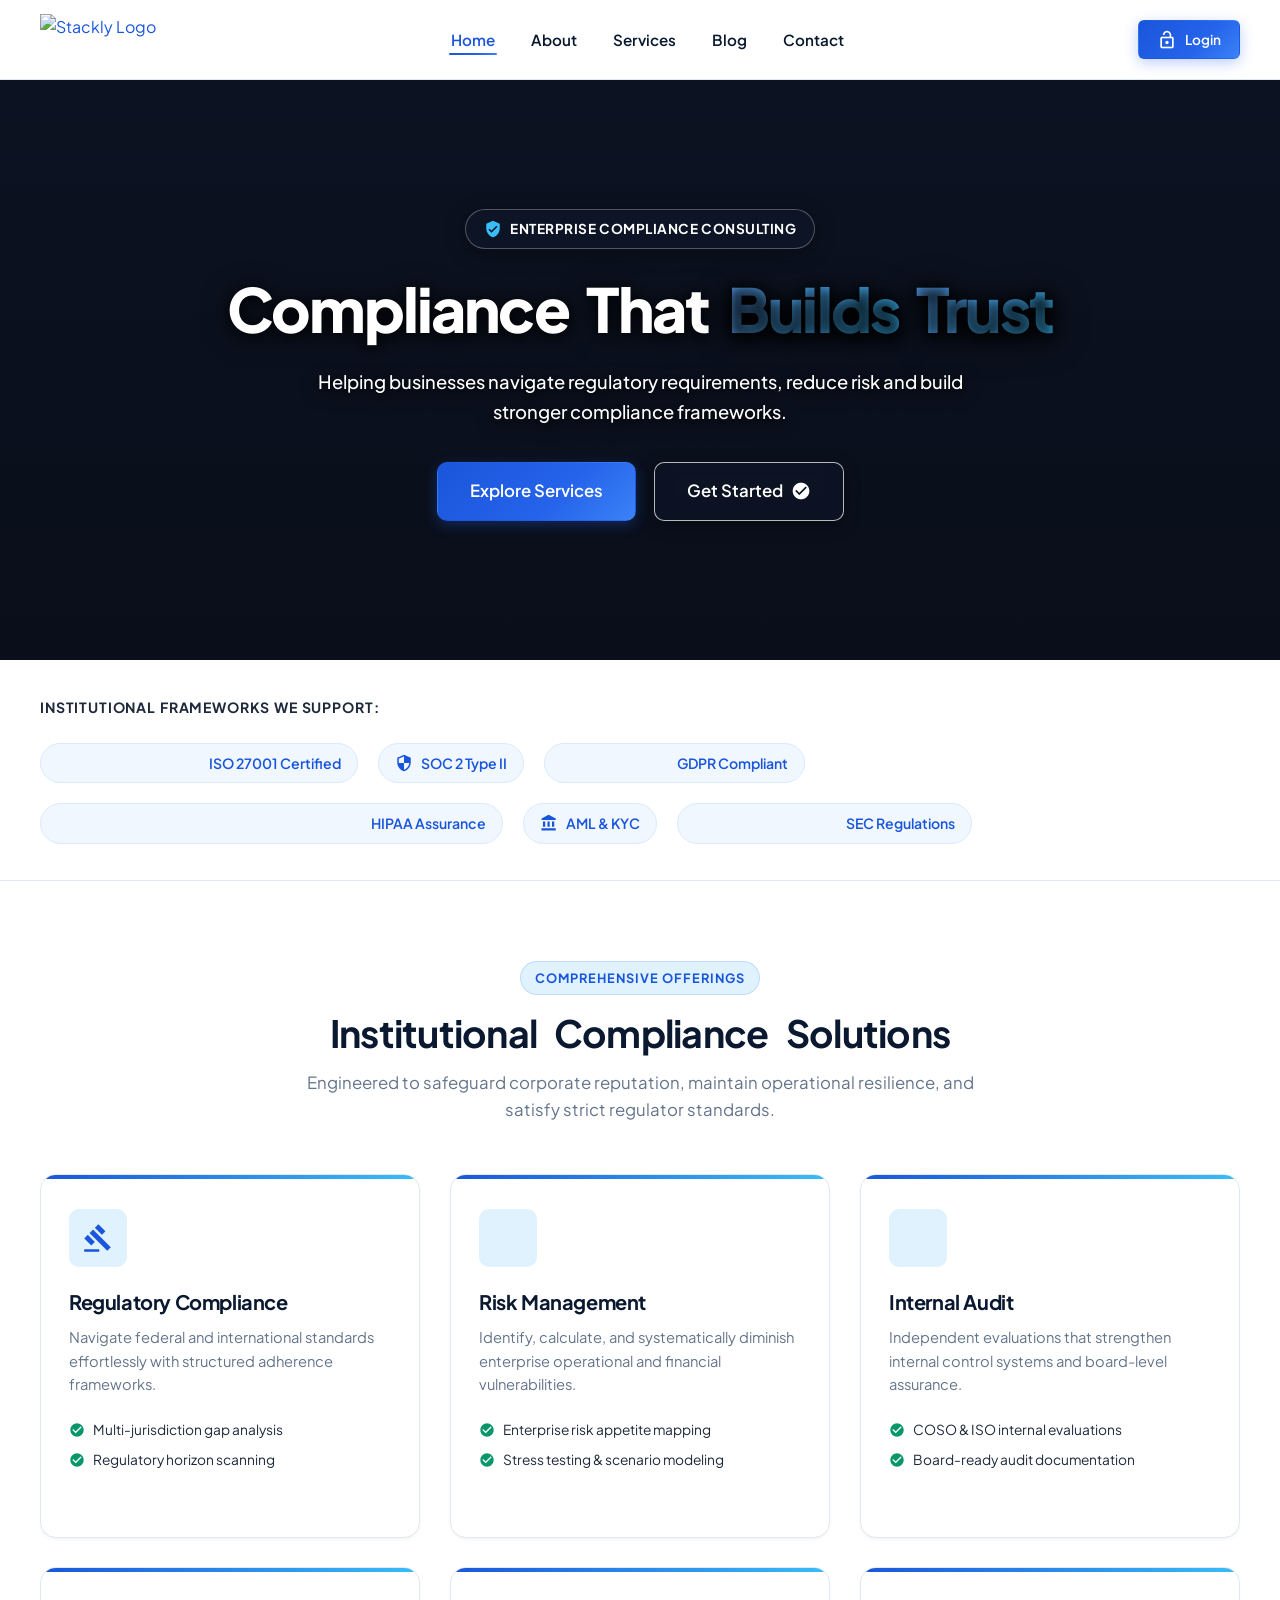
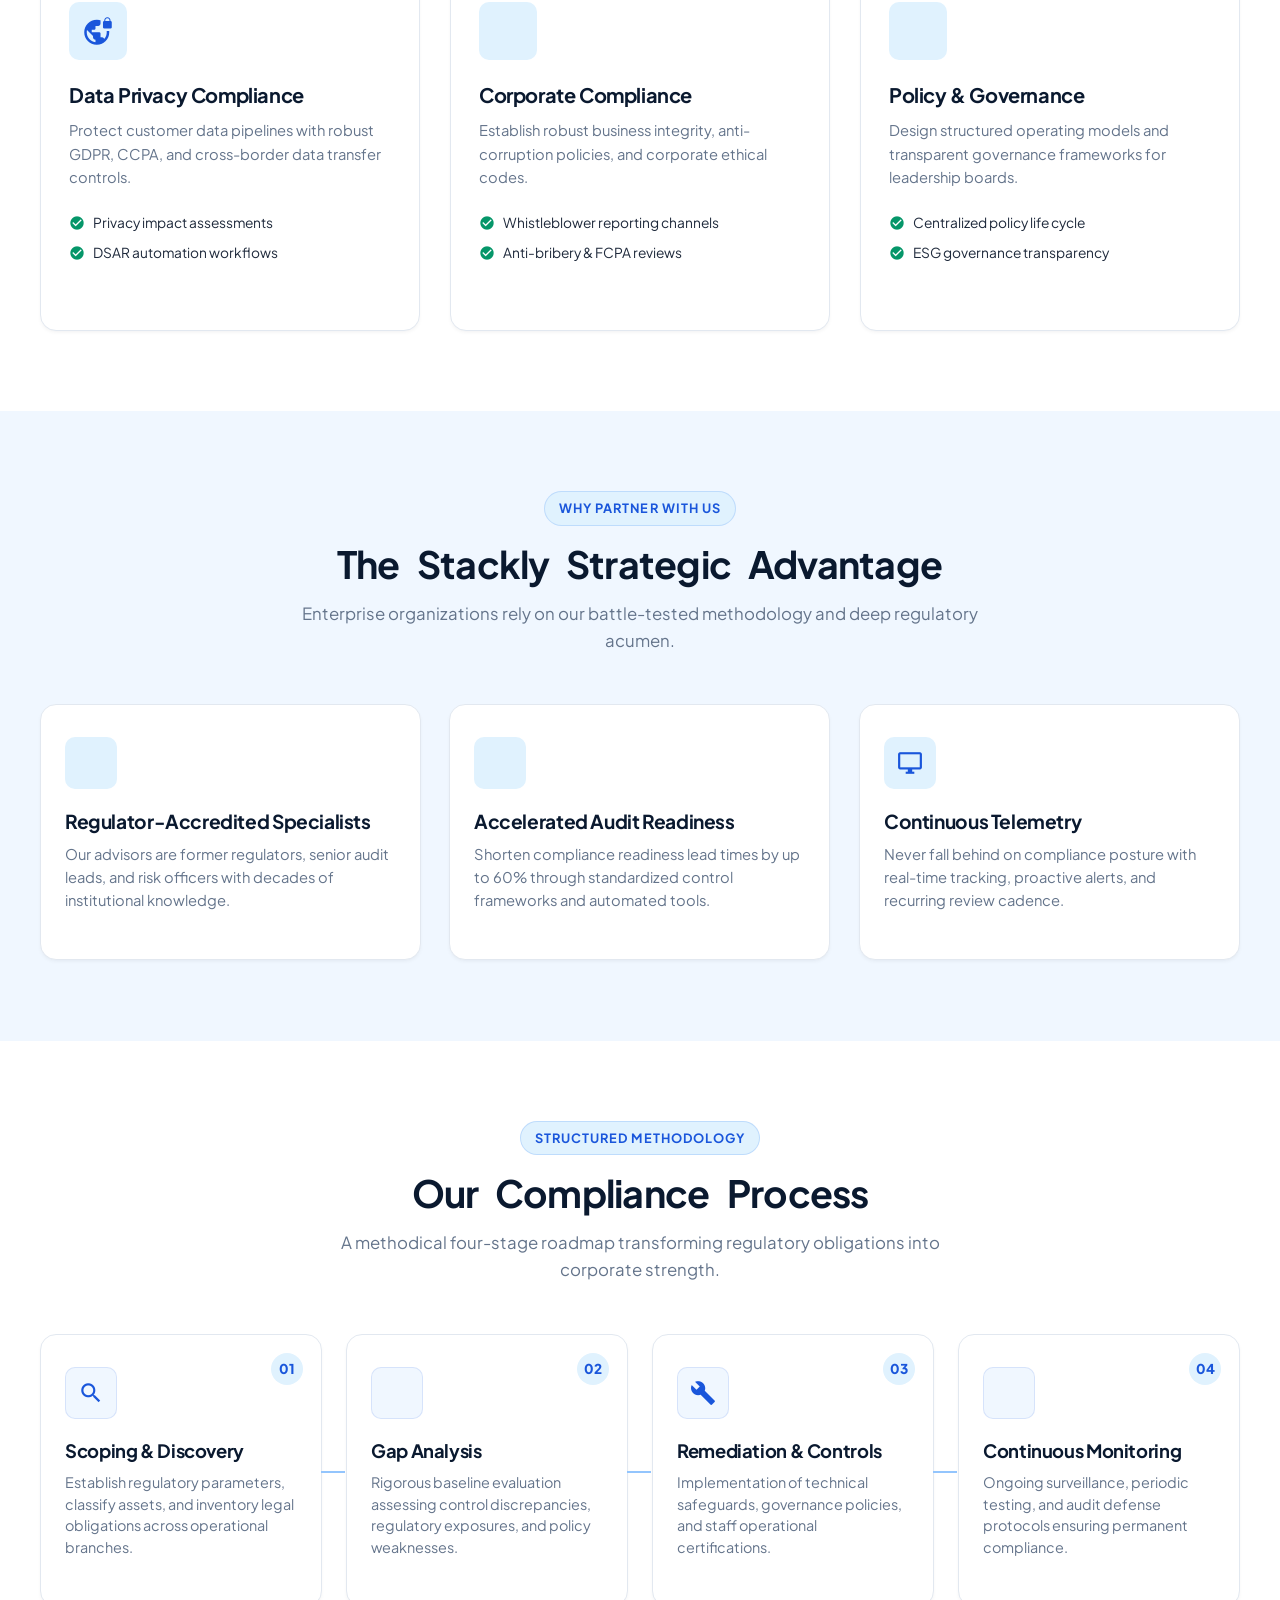
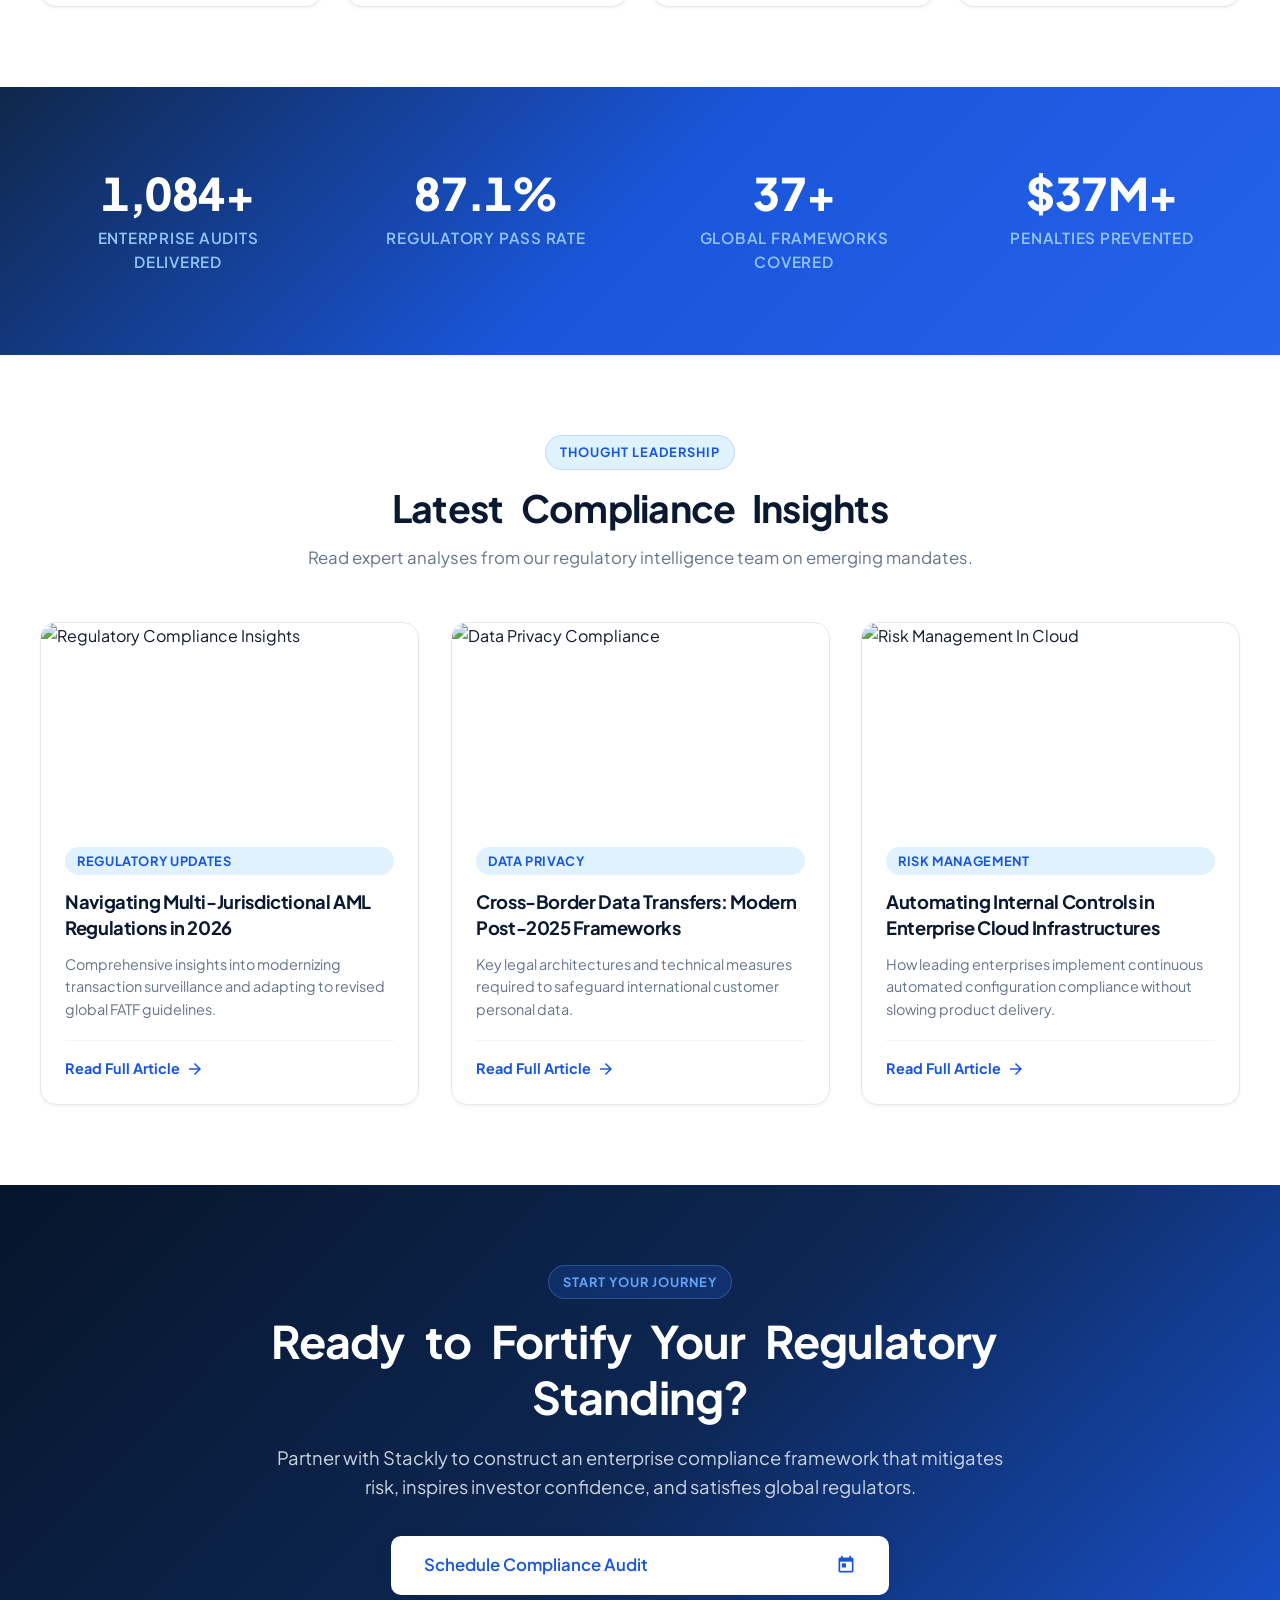
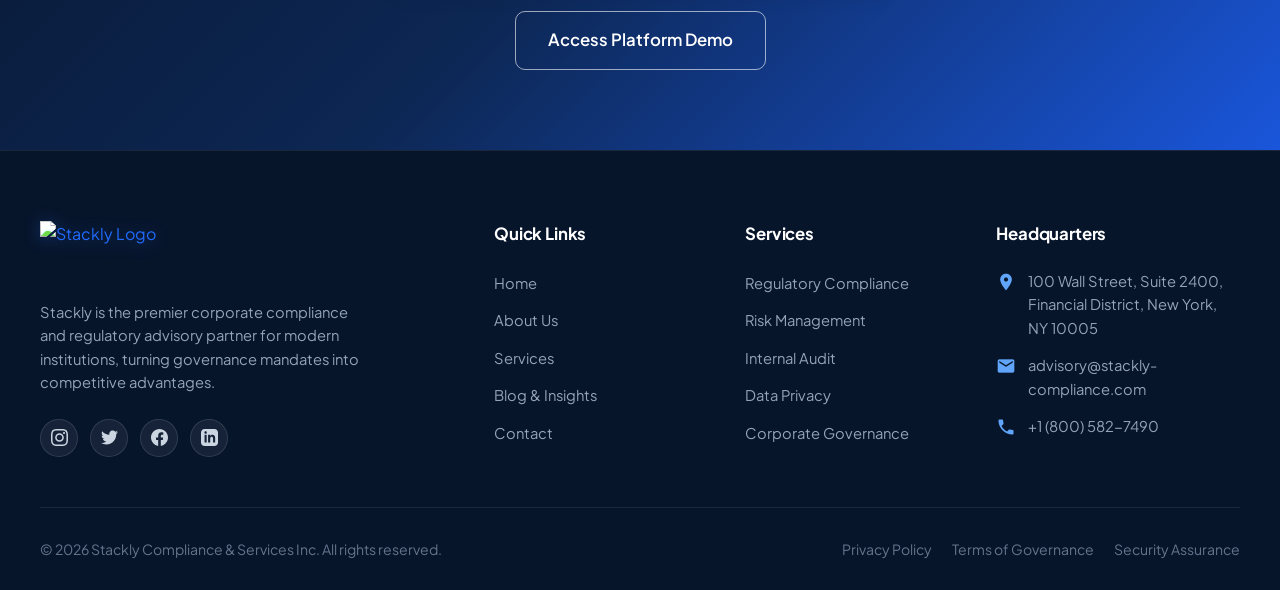
==== index.html @ 08a49e52 "Add services and signup pages for Stackly Compliance platform - Created services.html to showcase co" ====
<!DOCTYPE html>
<html lang="en">
<head>
  <meta charset="UTF-8">
  <meta name="viewport" content="width=device-width, initial-scale=1.0">
  <title>Stackly | Compliance That Builds Trust - Corporate Compliance & Advisory</title>
  <meta name="description" content="Helping businesses navigate regulatory requirements, reduce risk and build stronger compliance frameworks with enterprise compliance consulting.">
  <link rel="stylesheet" href="css/main.css">
  <link rel="stylesheet" href="css/pages.css">
</head>
<body>

  <!-- UNIQUE PRELOADER -->
  <div class="preloader" id="sitePreloader">
    <div class="preloader-shield-wrapper">
      <div class="preloader-ring"></div>
      <div class="preloader-ring-outer"></div>
      <img src="assets/logo.webp" alt="Stackly Compliance" class="preloader-logo">
    </div>
    <div class="preloader-title">Stackly Compliance</div>
    <div class="preloader-subtext">Enterprise Governance & Regulatory Advisory</div>
    <div class="preloader-progress-bar">
      <div class="preloader-progress-fill"></div>
    </div>
  </div>

  <!-- HEADER & NAVIGATION -->
  <header class="site-header">
    <div class="container navbar">
      <a href="index.html" class="brand-logo" id="brandLogoHome">
        <img src="assets/logo.webp" alt="Stackly Logo">
      </a>

      <nav>
        <ul class="nav-menu" id="primaryNavMenu">
          <li><a href="index.html" class="nav-link active">Home</a></li>
          <li><a href="about.html" class="nav-link">About</a></li>
          <li><a href="services.html" class="nav-link">Services</a></li>
          <li><a href="blog.html" class="nav-link">Blog</a></li>
          <li><a href="contact.html" class="nav-link">Contact</a></li>
        </ul>
      </nav>

      <div class="nav-actions">
        <a href="login.html" class="btn btn-primary btn-sm btn-login-desktop" id="navLoginBtn">
          <span class="material-icons">lock_open</span>
          <span>Login</span>
        </a>
        <button class="nav-hamburger" id="mobileMenuBtn" aria-label="Open Navigation Menu">
          <span class="material-icons">menu</span>
        </button>
      </div>
    </div>
  </header>

  <!-- MOBILE NAVIGATION DRAWER -->
  <div class="mobile-menu-overlay" id="mobileMenuOverlay"></div>
  <aside class="mobile-drawer" id="mobileDrawer">
    <div class="mobile-drawer-header">
      <a href="index.html" class="brand-logo">
        <img src="assets/logo.webp" alt="Stackly Logo">
      </a>
      <button class="mobile-drawer-close" id="mobileDrawerClose" aria-label="Close Navigation Menu">
        <span class="material-icons">close</span>
      </button>
    </div>
    <ul class="mobile-nav-links">
      <li><a href="index.html" class="mobile-nav-link active"><span>Home</span></a></li>
      <li><a href="about.html" class="mobile-nav-link"><span>About</span></a></li>
      <li><a href="services.html" class="mobile-nav-link"><span>Services</span></a></li>
      <li><a href="blog.html" class="mobile-nav-link"><span>Blog</span></a></li>
      <li><a href="contact.html" class="mobile-nav-link"><span>Contact</span></a></li>
    </ul>
    <div class="mobile-drawer-footer">
      <a href="login.html" class="btn btn-primary btn-full">
        <span class="material-icons">lock_open</span>
        <span>Login</span>
      </a>
    </div>
  </aside>

  <main>
    <!-- HERO SECTION -->
    <!-- HERO SECTION WITH 5-IMAGE 2S CONTINUOUS SLIDER & CHOREOGRAPHED ANIMATIONS -->
    <section class="hero-section">
      <!-- 5-IMAGE CONTINUOUS BACKGROUND SLIDER (2s transition interval) -->
      <div class="hero-bg-slider" id="heroBgSlider">
        <div class="hero-slide active" style="background-image: url('assets/hero_boardroom.webp');"></div>
        <div class="hero-slide" style="background-image: url('assets/hero_security_center.webp');"></div>
        <div class="hero-slide" style="background-image: url('assets/hero_audit_advisors.webp');"></div>
        <div class="hero-slide" style="background-image: url('assets/hero_financial_hq.webp');"></div>
        <div class="hero-slide" style="background-image: url('assets/hero_data_privacy.webp');"></div>
      </div>
      <div class="hero-bg-overlay"></div>
      <div class="hero-bg-glow"></div>

      <div class="container" style="position: relative; z-index: 3;">
        <div class="hero-centered-content">
          <!-- BADGE -->
          <div class="hero-badge anim-badge" style="--delay: 0.05s;">
            <span class="material-icons">verified_user</span>
            <span>Enterprise Compliance Consulting</span>
          </div>

          <!-- TITLE WITH CHOREOGRAPHED WHITE AND BLUE WORD ENTRANCES -->
          <h1 class="hero-title">
            <span class="hero-white-group">
              <span class="anim-word-left" style="--delay: 0.15s;">Compliance</span>
              <span class="anim-word-left" style="--delay: 0.35s;">That</span>
            </span>
            <span class="hero-blue-group">
              <span class="anim-word-right" style="--delay: 0.65s;">Builds</span>
              <span class="anim-word-right" style="--delay: 0.85s;">Trust</span>
            </span>
          </h1>

          <!-- SMALL WHITE LETTERS (SUBTITLE) COMING FROM LEFT -->
          <p class="hero-subtitle anim-text-left" style="--delay: 1.05s;">
            Helping businesses navigate regulatory requirements, reduce risk and build stronger compliance frameworks.
          </p>

          <!-- ACTIONS: LEFT BUTTON FROM LEFT, RIGHT BUTTON FROM RIGHT, BOTH NAVIGATING TO 404.html -->
          <div class="hero-actions-centered">
            <a href="404.html" class="btn btn-primary btn-lg anim-btn-left" id="heroExploreServicesBtn" style="--delay: 1.35s;">
              <span>Explore Services</span>
            </a>
            <a href="404.html" class="btn btn-white-outline btn-lg anim-btn-right" id="heroGetStartedBtn" style="--delay: 1.5s;">
              <span>Get Started</span>
              <span class="material-icons">check_circle</span>
            </a>
          </div>
        </div>
      </div>
    </section>

    <!-- TRUST / CREDIBILITY STRIP -->
    <section class="trust-strip">
      <div class="container trust-wrapper">
        <div class="trust-label">Institutional Frameworks We Support:</div>
        <div class="trust-badges-grid">
          <div class="trust-badge-pill"><span class="material-icons">verified</span> ISO 27001 Certified</div>
          <div class="trust-badge-pill"><span class="material-icons">security</span> SOC 2 Type II</div>
          <div class="trust-badge-pill"><span class="material-icons">policy</span> GDPR Compliant</div>
          <div class="trust-badge-pill"><span class="material-icons">health_and_safety</span> HIPAA Assurance</div>
          <div class="trust-badge-pill"><span class="material-icons">account_balance</span> AML & KYC</div>
          <div class="trust-badge-pill"><span class="material-icons">insights</span> SEC Regulations</div>
        </div>
      </div>
    </section>

    <!-- COMPLIANCE SERVICES OVERVIEW -->
    <section class="section section-light" id="servicesOverview">
      <div class="container">
        <div class="section-header choreograph-header">
          <div class="section-badge">Comprehensive Offerings</div>
          <h2 class="section-title">
            <span class="heading-word-right" style="--w-idx: 0;">Institutional</span>
            <span class="heading-word-right" style="--w-idx: 1;">Compliance</span>
            <span class="heading-word-right" style="--w-idx: 2;">Solutions</span>
          </h2>
          <p class="section-subtitle subtitle-sentence-left">
            Engineered to safeguard corporate reputation, maintain operational resilience, and satisfy strict regulator standards.
          </p>
        </div>

        <div class="services-catalog-grid">
          <!-- Card 1: Regulatory Compliance (comes from LEFT) -->
          <div class="service-card card-from-left">
            <div class="service-card-hover-media" aria-label="Regulatory Compliance">
              <img src="assets/services_consulting.webp" alt="Regulatory Compliance Consulting" class="hover-media-img" loading="lazy">
            </div>
            <div class="card-accent-top"></div>
            <div class="service-icon-box"><span class="material-icons">gavel</span></div>
            <h3 class="service-card-title">Regulatory Compliance</h3>
            <p class="service-card-desc">Navigate federal and international standards effortlessly with structured adherence frameworks.</p>
            <ul class="service-features-list">
              <li class="service-feature-item"><span class="material-icons">check_circle</span> Multi-jurisdiction gap analysis</li>
              <li class="service-feature-item"><span class="material-icons">check_circle</span> Regulatory horizon scanning</li>
            </ul>
            <a href="404.html" class="btn-learn-more">
              <span>Learn More</span>
            </a>
          </div>

          <!-- Card 2: Risk Management (comes from UP / TOP) -->
          <div class="service-card card-from-up">
            <div class="service-card-hover-media" aria-label="Risk Management">
              <img src="assets/risk_cyber.webp" alt="Enterprise Risk Management" class="hover-media-img" loading="lazy">
            </div>
            <div class="card-accent-top"></div>
            <div class="service-icon-box"><span class="material-icons">shield</span></div>
            <h3 class="service-card-title">Risk Management</h3>
            <p class="service-card-desc">Identify, calculate, and systematically diminish enterprise operational and financial vulnerabilities.</p>
            <ul class="service-features-list">
              <li class="service-feature-item"><span class="material-icons">check_circle</span> Enterprise risk appetite mapping</li>
              <li class="service-feature-item"><span class="material-icons">check_circle</span> Stress testing & scenario modeling</li>
            </ul>
            <a href="404.html" class="btn-learn-more">
              <span>Learn More</span>
            </a>
          </div>

          <!-- Card 3: Internal Audit (comes from RIGHT) -->
          <div class="service-card card-from-right">
            <div class="service-card-hover-media" aria-label="Internal Audit">
              <img src="assets/hero_audit_advisors.webp" alt="Internal Audit & Advisory" class="hover-media-img" loading="lazy">
            </div>
            <div class="card-accent-top"></div>
            <div class="service-icon-box"><span class="material-icons">fact_check</span></div>
            <h3 class="service-card-title">Internal Audit</h3>
            <p class="service-card-desc">Independent evaluations that strengthen internal control systems and board-level assurance.</p>
            <ul class="service-features-list">
              <li class="service-feature-item"><span class="material-icons">check_circle</span> COSO & ISO internal evaluations</li>
              <li class="service-feature-item"><span class="material-icons">check_circle</span> Board-ready audit documentation</li>
            </ul>
            <a href="404.html" class="btn-learn-more">
              <span>Learn More</span>
            </a>
          </div>

          <!-- Card 4: Data Privacy Compliance (comes from LEFT) -->
          <div class="service-card card-from-left">
            <div class="service-card-hover-media" aria-label="Data Privacy Compliance">
              <img src="assets/hero_data_privacy.webp" alt="Data Privacy Compliance" class="hover-media-img" loading="lazy">
            </div>
            <div class="card-accent-top"></div>
            <div class="service-icon-box"><span class="material-icons">vpn_lock</span></div>
            <h3 class="service-card-title">Data Privacy Compliance</h3>
            <p class="service-card-desc">Protect customer data pipelines with robust GDPR, CCPA, and cross-border data transfer controls.</p>
            <ul class="service-features-list">
              <li class="service-feature-item"><span class="material-icons">check_circle</span> Privacy impact assessments</li>
              <li class="service-feature-item"><span class="material-icons">check_circle</span> DSAR automation workflows</li>
            </ul>
            <a href="404.html" class="btn-learn-more">
              <span>Learn More</span>
            </a>
          </div>

          <!-- Card 5: Corporate Compliance (comes from DOWN / BOTTOM) -->
          <div class="service-card card-from-down">
            <div class="service-card-hover-media" aria-label="Corporate Compliance">
              <img src="assets/hero_boardroom.webp" alt="Corporate Compliance & Ethics" class="hover-media-img" loading="lazy">
            </div>
            <div class="card-accent-top"></div>
            <div class="service-icon-box"><span class="material-icons">corporate_fare</span></div>
            <h3 class="service-card-title">Corporate Compliance</h3>
            <p class="service-card-desc">Establish robust business integrity, anti-corruption policies, and corporate ethical codes.</p>
            <ul class="service-features-list">
              <li class="service-feature-item"><span class="material-icons">check_circle</span> Whistleblower reporting channels</li>
              <li class="service-feature-item"><span class="material-icons">check_circle</span> Anti-bribery & FCPA reviews</li>
            </ul>
            <a href="404.html" class="btn-learn-more">
              <span>Learn More</span>
            </a>
          </div>

          <!-- Card 6: Policy & Governance (comes from RIGHT) -->
          <div class="service-card card-from-right">
            <div class="service-card-hover-media" aria-label="Policy & Governance">
              <img src="assets/governance_board.webp" alt="Policy & Governance Architecture" class="hover-media-img" loading="lazy">
            </div>
            <div class="card-accent-top"></div>
            <div class="service-icon-box"><span class="material-icons">policy</span></div>
            <h3 class="service-card-title">Policy & Governance</h3>
            <p class="service-card-desc">Design structured operating models and transparent governance frameworks for leadership boards.</p>
            <ul class="service-features-list">
              <li class="service-feature-item"><span class="material-icons">check_circle</span> Centralized policy life cycle</li>
              <li class="service-feature-item"><span class="material-icons">check_circle</span> ESG governance transparency</li>
            </ul>
            <a href="404.html" class="btn-learn-more">
              <span>Learn More</span>
            </a>
          </div>
        </div>
      </div>
    </section>

    <!-- WHY CHOOSE STACKLY -->
    <section class="section section-tint">
      <div class="container">
        <div class="section-header choreograph-header">
          <div class="section-badge">Why Partner With Us</div>
          <h2 class="section-title">
            <span class="heading-word-right" style="--w-idx: 0;">The</span>
            <span class="heading-word-right" style="--w-idx: 1;">Stackly</span>
            <span class="heading-word-right" style="--w-idx: 2;">Strategic</span>
            <span class="heading-word-right" style="--w-idx: 3;">Advantage</span>
          </h2>
          <p class="section-subtitle subtitle-sentence-left">
            Enterprise organizations rely on our battle-tested methodology and deep regulatory acumen.
          </p>
        </div>

        <div class="industry-grid">
          <!-- Card 1: Regulator-Accredited Specialists (comes from LEFT) -->
          <div class="industry-card card-from-left">
            <div class="service-card-hover-media" aria-label="Regulator-Accredited Specialists">
              <img src="assets/hero_audit_advisors.webp" alt="Regulator-Accredited Specialists" class="hover-media-img" loading="lazy">
            </div>
            <div class="industry-card-icon"><span class="material-icons">military_tech</span></div>
            <h3 class="industry-card-title">Regulator-Accredited Specialists</h3>
            <p class="industry-card-desc">Our advisors are former regulators, senior audit leads, and risk officers with decades of institutional knowledge.</p>
            <a href="404.html" class="btn-learn-more"><span>Learn More</span></a>
          </div>

          <!-- Card 2: Accelerated Audit Readiness (comes from DOWN / BOTTOM) -->
          <div class="industry-card card-from-down">
            <div class="service-card-hover-media" aria-label="Accelerated Audit Readiness">
              <img src="assets/services_consulting.webp" alt="Accelerated Audit Readiness" class="hover-media-img" loading="lazy">
            </div>
            <div class="industry-card-icon"><span class="material-icons">speed</span></div>
            <h3 class="industry-card-title">Accelerated Audit Readiness</h3>
            <p class="industry-card-desc">Shorten compliance readiness lead times by up to 60% through standardized control frameworks and automated tools.</p>
            <a href="404.html" class="btn-learn-more"><span>Learn More</span></a>
          </div>

          <!-- Card 3: Continuous Telemetry (comes from RIGHT, computer icon properly centered) -->
          <div class="industry-card card-from-right">
            <div class="service-card-hover-media" aria-label="Continuous Telemetry">
              <img src="assets/risk_cyber.webp" alt="Continuous Telemetry Operations" class="hover-media-img" loading="lazy">
            </div>
            <div class="industry-card-icon"><span class="material-icons">desktop_windows</span></div>
            <h3 class="industry-card-title">Continuous Telemetry</h3>
            <p class="industry-card-desc">Never fall behind on compliance posture with real-time tracking, proactive alerts, and recurring review cadence.</p>
            <a href="404.html" class="btn-learn-more"><span>Learn More</span></a>
          </div>
        </div>
      </div>
    </section>

    <!-- COMPLIANCE PROCESS (4 STEPS - ZERO UNICODE ARROWS) -->
    <section class="section section-light">
      <div class="container">
        <div class="section-header choreograph-header">
          <div class="section-badge">Structured Methodology</div>
          <h2 class="section-title">
            <span class="heading-word-right" style="--w-idx: 0;">Our</span>
            <span class="heading-word-right" style="--w-idx: 1;">Compliance</span>
            <span class="heading-word-right" style="--w-idx: 2;">Process</span>
          </h2>
          <p class="section-subtitle subtitle-sentence-left">
            A methodical four-stage roadmap transforming regulatory obligations into corporate strength.
          </p>
        </div>

        <div class="process-flow">
          <!-- Step 1: Scoping & Discovery (Search Icon) -->
          <div class="process-step-card">
            <div class="step-num-badge">01</div>
            <div class="step-icon-wrap"><span class="material-icons">search</span></div>
            <h3 class="step-title">Scoping & Discovery</h3>
            <p class="step-desc">Establish regulatory parameters, classify assets, and inventory legal obligations across operational branches.</p>
            <div class="step-connector-line"></div>
          </div>

          <!-- Step 2: Gap Analysis (Graph Icon) -->
          <div class="process-step-card">
            <div class="step-num-badge">02</div>
            <div class="step-icon-wrap"><span class="material-icons">bar_chart</span></div>
            <h3 class="step-title">Gap Analysis</h3>
            <p class="step-desc">Rigorous baseline evaluation assessing control discrepancies, regulatory exposures, and policy weaknesses.</p>
            <div class="step-connector-line"></div>
          </div>

          <!-- Step 3: Remediation & Controls (Settings/Wrench Icon) -->
          <div class="process-step-card">
            <div class="step-num-badge">03</div>
            <div class="step-icon-wrap"><span class="material-icons">build</span></div>
            <h3 class="step-title">Remediation & Controls</h3>
            <p class="step-desc">Implementation of technical safeguards, governance policies, and staff operational certifications.</p>
            <div class="step-connector-line"></div>
          </div>

          <!-- Step 4: Continuous Monitoring (Tick Icon) -->
          <div class="process-step-card">
            <div class="step-num-badge">04</div>
            <div class="step-icon-wrap"><span class="material-icons">verified</span></div>
            <h3 class="step-title">Continuous Monitoring</h3>
            <p class="step-desc">Ongoing surveillance, periodic testing, and audit defense protocols ensuring permanent compliance.</p>
          </div>
        </div>
      </div>
    </section>

    <!-- STATISTICS & ACHIEVEMENTS -->
    <section class="stats-banner" id="statsBanner">
      <div class="container stats-grid">
        <div class="stat-item fade-in-up">
          <div class="stat-item-number" data-target="1200" data-suffix="+" data-format="comma">0+</div>
          <div class="stat-item-label">Enterprise Audits Delivered</div>
        </div>
        <div class="stat-item fade-in-up">
          <div class="stat-item-number" data-target="99.8" data-suffix="%" data-decimals="1">0.0%</div>
          <div class="stat-item-label">Regulatory Pass Rate</div>
        </div>
        <div class="stat-item fade-in-up">
          <div class="stat-item-number" data-target="45" data-suffix="+">0+</div>
          <div class="stat-item-label">Global Frameworks Covered</div>
        </div>
        <div class="stat-item fade-in-up">
          <div class="stat-item-number" data-target="48" data-prefix="$" data-suffix="M+">$0M+</div>
          <div class="stat-item-label">Penalties Prevented</div>
        </div>
      </div>
    </section>

    <!-- LATEST COMPLIANCE INSIGHTS -->
    <section class="section section-light" id="insightsSection">
      <div class="container">
        <div class="section-header choreograph-header">
          <div class="section-badge">Thought Leadership</div>
          <h2 class="section-title">
            <span class="heading-word-right" style="--w-idx: 0;">Latest</span>
            <span class="heading-word-right" style="--w-idx: 1;">Compliance</span>
            <span class="heading-word-right" style="--w-idx: 2;">Insights</span>
          </h2>
          <p class="section-subtitle subtitle-sentence-left">
            Read expert analyses from our regulatory intelligence team on emerging mandates.
          </p>
        </div>

        <div class="blog-grid blog-shuffle-grid" id="blogShuffleGrid">
          <article class="blog-card shuffle-card shuffle-card-1">
            <div class="blog-thumb-wrap">
              <img src="assets/hero_audit_advisors.webp" alt="Regulatory Compliance Insights">
            </div>
            <div class="blog-card-body">
              <div class="blog-category-badge">Regulatory Updates</div>
              <h3 class="blog-card-title">Navigating Multi-Jurisdictional AML Regulations in 2026</h3>
              <p class="blog-card-excerpt">Comprehensive insights into modernizing transaction surveillance and adapting to revised global FATF guidelines.</p>
              <div class="blog-card-footer">
                <a href="404.html" class="btn-read-more">
                  <span>Read Full Article</span>
                  <span class="material-icons">arrow_forward</span>
                </a>
              </div>
            </div>
          </article>

          <article class="blog-card shuffle-card shuffle-card-2">
            <div class="blog-thumb-wrap">
              <img src="assets/hero_data_privacy.webp" alt="Data Privacy Compliance">
            </div>
            <div class="blog-card-body">
              <div class="blog-category-badge">Data Privacy</div>
              <h3 class="blog-card-title">Cross-Border Data Transfers: Modern Post-2025 Frameworks</h3>
              <p class="blog-card-excerpt">Key legal architectures and technical measures required to safeguard international customer personal data.</p>
              <div class="blog-card-footer">
                <a href="404.html" class="btn-read-more">
                  <span>Read Full Article</span>
                  <span class="material-icons">arrow_forward</span>
                </a>
              </div>
            </div>
          </article>

          <article class="blog-card shuffle-card shuffle-card-3">
            <div class="blog-thumb-wrap">
              <img src="assets/risk_cyber.webp" alt="Risk Management In Cloud">
            </div>
            <div class="blog-card-body">
              <div class="blog-category-badge">Risk Management</div>
              <h3 class="blog-card-title">Automating Internal Controls in Enterprise Cloud Infrastructures</h3>
              <p class="blog-card-excerpt">How leading enterprises implement continuous automated configuration compliance without slowing product delivery.</p>
              <div class="blog-card-footer">
                <a href="404.html" class="btn-read-more">
                  <span>Read Full Article</span>
                  <span class="material-icons">arrow_forward</span>
                </a>
              </div>
            </div>
          </article>
        </div>
      </div>
    </section>

    <!-- CALL TO ACTION -->
    <section class="section section-dark cta-section" id="ctaSection">
      <div class="container" style="text-align: center; max-width: 780px;">
        <div class="section-badge">Start Your Journey</div>
        <h2 class="cta-heading" style="font-size: clamp(2rem, 3.5vw, 2.8rem); margin-bottom: 18px;">
          <span class="cta-word-left" style="--cw-idx: 0;">Ready</span>
          <span class="cta-word-left" style="--cw-idx: 1;">to</span>
          <span class="cta-word-left" style="--cw-idx: 2;">Fortify</span>
          <span class="cta-word-left" style="--cw-idx: 3;">Your</span>
          <span class="cta-word-left" style="--cw-idx: 4;">Regulatory</span>
          <span class="cta-word-left" style="--cw-idx: 5;">Standing?</span>
        </h2>
        <p class="cta-sentence-right" style="font-size: 1.15rem; margin-bottom: 34px;">
          Partner with Stackly to construct an enterprise compliance framework that mitigates risk, inspires investor confidence, and satisfies global regulators.
        </p>
        <div style="display: flex; justify-content: center; gap: 16px; flex-wrap: wrap;">
          <a href="404.html" class="btn btn-white btn-lg cta-button-left">
            <span>Schedule Compliance Audit</span>
            <span class="material-icons">calendar_today</span>
          </a>
          <a href="404.html" class="btn btn-white-outline btn-lg cta-button-right">
            <span>Access Platform Demo</span>
          </a>
        </div>
      </div>
    </section>
  </main>

  <!-- FOOTER -->
  <footer class="site-footer">
    <div class="container">
      <div class="footer-grid">
        <div class="footer-brand">
          <a href="index.html" class="brand-logo" style="margin-bottom: 14px;">
            <img src="assets/logo.webp" alt="Stackly Logo">
          </a>
          <p class="footer-desc">
            Stackly is the premier corporate compliance and regulatory advisory partner for modern institutions, turning governance mandates into competitive advantages.
          </p>
          <div class="footer-socials">
            <a href="404.html" class="social-icon-btn" aria-label="Instagram">
              <svg width="18" height="18" viewBox="0 0 24 24" fill="currentColor">
                <path d="M12 2.163c3.204 0 3.584.012 4.85.07 3.252.148 4.771 1.691 4.919 4.919.058 1.265.069 1.645.069 4.849 0 3.205-.012 3.584-.069 4.849-.149 3.225-1.664 4.771-4.919 4.919-1.266.058-1.644.07-4.85.07-3.204 0-3.584-.012-4.849-.07-3.26-.149-4.771-1.699-4.919-4.92-.058-1.265-.07-1.644-.07-4.849 0-3.204.013-3.583.07-4.849.149-3.227 1.664-4.771 4.919-4.919 1.266-.057 1.645-.069 4.849-.069zm0-2.163c-3.259 0-3.667.014-4.947.072-4.358.2-6.78 2.618-6.98 6.98-.059 1.281-.073 1.689-.073 4.948 0 3.259.014 3.668.072 4.948.2 4.358 2.618 6.78 6.98 6.98 1.281.058 1.689.072 4.948.072 3.259 0 3.668-.014 4.948-.072 4.354-.2 6.782-2.618 6.979-6.98.059-1.28.073-1.689.073-4.948 0-3.259-.014-3.667-.072-4.947-.196-4.354-2.617-6.78-6.979-6.98-1.281-.059-1.69-.073-4.949-.073zm0 5.838c-3.403 0-6.162 2.759-6.162 6.162s2.759 6.163 6.162 6.163 6.162-2.759 6.162-6.163c0-3.403-2.759-6.162-6.162-6.162zm0 10.162c-2.209 0-4-1.79-4-4 0-2.209 1.791-4 4-4s4 1.791 4 4c0 2.21-1.791 4-4 4zm6.406-11.845c-.796 0-1.441.645-1.441 1.44s.645 1.44 1.441 1.44c.795 0 1.439-.645 1.439-1.44s-.644-1.44-1.439-1.44z"/>
              </svg>
            </a>
            <a href="404.html" class="social-icon-btn" aria-label="Twitter">
              <svg width="18" height="18" viewBox="0 0 24 24" fill="currentColor">
                <path d="M24 4.557c-.883.392-1.832.656-2.828.775 1.017-.609 1.798-1.574 2.165-2.724-.951.564-2.005.974-3.127 1.195-.897-.957-2.178-1.555-3.594-1.555-3.179 0-5.515 2.966-4.797 6.045-4.091-.205-7.719-2.165-10.148-5.144-1.29 2.213-.669 5.108 1.523 6.574-.806-.026-1.566-.247-2.229-.616-.054 2.281 1.581 4.415 3.949 4.89-.693.188-1.452.232-2.224.084.626 1.956 2.444 3.379 4.6 3.419-2.07 1.623-4.678 2.348-7.29 2.04 2.179 1.397 4.768 2.212 7.548 2.212 9.142 0 14.307-7.721 13.995-14.646.962-.695 1.797-1.562 2.457-2.549z"/>
              </svg>
            </a>
            <a href="404.html" class="social-icon-btn" aria-label="Facebook">
              <svg width="18" height="18" viewBox="0 0 24 24" fill="currentColor">
                <path d="M24 12.073c0-6.627-5.373-12-12-12s-12 5.373-12 12c0 5.99 4.388 10.954 10.125 11.854v-8.385H7.078v-3.47h3.047V9.43c0-3.007 1.792-4.669 4.533-4.669 1.312 0 2.686.235 2.686.235v2.953H15.83c-1.491 0-1.956.925-1.956 1.874v2.25h3.328l-.532 3.47h-2.796v8.385C19.612 23.027 24 18.062 24 12.073z"/>
              </svg>
            </a>
            <a href="404.html" class="social-icon-btn" aria-label="LinkedIn">
              <svg width="18" height="18" viewBox="0 0 24 24" fill="currentColor">
                <path d="M19 0h-14c-2.761 0-5 2.239-5 5v14c0 2.761 2.239 5 5 5h14c2.762 0 5-2.239 5-5v-14c0-2.761-2.238-5-5-5zm-11 19h-3v-11h3v11zm-1.5-12.268c-.966 0-1.75-.79-1.75-1.764s.784-1.764 1.75-1.764 1.75.79 1.75 1.764-.783 1.764-1.75 1.764zm13.5 12.268h-3v-5.604c0-3.368-4-3.113-4 0v5.604h-3v-11h3v1.765c1.396-2.586 7-2.777 7 2.476v6.759z"/>
              </svg>
            </a>
          </div>
        </div>

        <div class="footer-col">
          <div class="footer-heading">Quick Links</div>
          <ul class="footer-links">
            <li><a href="index.html" class="footer-link">Home</a></li>
            <li><a href="about.html" class="footer-link">About Us</a></li>
            <li><a href="services.html" class="footer-link">Services</a></li>
            <li><a href="blog.html" class="footer-link">Blog & Insights</a></li>
            <li><a href="contact.html" class="footer-link">Contact</a></li>
          </ul>
        </div>

        <div class="footer-col">
          <div class="footer-heading">Services</div>
          <ul class="footer-links">
            <li><a href="404.html" class="footer-link">Regulatory Compliance</a></li>
            <li><a href="404.html" class="footer-link">Risk Management</a></li>
            <li><a href="404.html" class="footer-link">Internal Audit</a></li>
            <li><a href="404.html" class="footer-link">Data Privacy</a></li>
            <li><a href="404.html" class="footer-link">Corporate Governance</a></li>
          </ul>
        </div>

        <div class="footer-col">
          <div class="footer-heading">Headquarters</div>
          <div class="footer-contact-item">
            <span class="material-icons">location_on</span>
            <span>100 Wall Street, Suite 2400, Financial District, New York, NY 10005</span>
          </div>
          <div class="footer-contact-item">
            <span class="material-icons">email</span>
            <span>advisory@stackly-compliance.com</span>
          </div>
          <div class="footer-contact-item">
            <span class="material-icons">phone</span>
            <span>+1 (800) 582-7490</span>
          </div>
        </div>
      </div>

      <div class="footer-bottom">
        <div>© 2026 Stackly Compliance & Services Inc. All rights reserved.</div>
        <div class="footer-bottom-links">
          <a href="404.html">Privacy Policy</a>
          <a href="404.html">Terms of Governance</a>
          <a href="404.html">Security Assurance</a>
        </div>
      </div>
    </div>
  </footer>

  <script src="js/main.js"></script>
</body>
</html>
---- css/main.css ----
/* ==========================================================================
   STACKLY COMPLIANCE & SERVICES - CORE DESIGN SYSTEM
   ========================================================================== */

@import url('https://fonts.googleapis.com/css2?family=Plus+Jakarta+Sans:wght@300;400;500;600;700;800&family=Inter:wght@400;500;600;700&display=swap');
@import url('https://fonts.googleapis.com/icon?family=Material+Icons');

:root {
  /* Brand Blue Gradient Color System */
  --color-primary-navy: #07152b;
  --color-navy-dark: #0a192f;
  --color-navy-mid: #0f274a;
  --color-navy-light: #183768;
  --color-blue-royal: #1a56db;
  --color-blue-electric: #2563eb;
  --color-blue-light: #3b82f6;
  --color-blue-sky: #60a5fa;
  --color-blue-ice: #e0f2fe;
  --color-blue-tint: #f0f7ff;
  --color-bg-page: #f8fafc;
  --color-surface-white: #ffffff;
  
  /* Text Colors */
  --color-text-main: #0f172a;
  --color-text-navy: #1e293b;
  --color-text-muted: #64748b;
  --color-text-light: #94a3b8;
  --color-text-white: #ffffff;

  /* Status Colors */
  --color-status-success: #059669;
  --color-status-success-bg: #ecfdf5;
  --color-status-warning: #d97706;
  --color-status-warning-bg: #fffbeb;
  --color-status-danger: #dc2626;
  --color-status-danger-bg: #fef2f2;
  --color-status-info: #0284c7;
  --color-status-info-bg: #f0f9ff;
  --color-status-pending: #6366f1;
  --color-status-pending-bg: #eef2ff;

  /* Gradients */
  --grad-primary: linear-gradient(135deg, #0f274a 0%, #1a56db 50%, #2563eb 100%);
  --grad-hero: linear-gradient(135deg, #07152b 0%, #0d2754 50%, #1a56db 100%);
  --grad-button: linear-gradient(135deg, #1a56db 0%, #2563eb 60%, #3b82f6 100%);
  --grad-button-hover: linear-gradient(135deg, #1646b5 0%, #1d4ed8 60%, #2563eb 100%);
  --grad-card-accent: linear-gradient(90deg, #1a56db 0%, #38bdf8 100%);
  --grad-surface-subtle: linear-gradient(180deg, #ffffff 0%, #f8fafc 100%);

  /* Borders & Shadows */
  --border-light: 1px solid #e2e8f0;
  --border-subtle: 1px solid #edf2f7;
  --border-focus: 1px solid #3b82f6;
  --shadow-xs: 0 1px 2px 0 rgba(15, 23, 42, 0.05);
  --shadow-sm: 0 2px 4px -1px rgba(15, 23, 42, 0.06), 0 1px 2px -1px rgba(15, 23, 42, 0.04);
  --shadow-md: 0 6px 16px -2px rgba(15, 23, 42, 0.08), 0 2px 6px -2px rgba(15, 23, 42, 0.04);
  --shadow-lg: 0 14px 28px -4px rgba(15, 23, 42, 0.1), 0 6px 12px -4px rgba(15, 23, 42, 0.06);
  --shadow-glow: 0 0 24px rgba(37, 99, 235, 0.25);
  --glass-bg: rgba(255, 255, 255, 0.88);
  --glass-border: 1px solid rgba(255, 255, 255, 0.7);

  /* Spacing & Radii */
  --radius-sm: 6px;
  --radius-md: 10px;
  --radius-lg: 16px;
  --radius-xl: 24px;
  --radius-full: 9999px;
  --container-max: 1240px;
  --header-height: 80px;

  /* Typography */
  --font-main: 'Plus Jakarta Sans', 'Inter', -apple-system, BlinkMacSystemFont, sans-serif;
  --transition-fast: 0.15s ease-in-out;
  --transition-base: 0.25s cubic-bezier(0.16, 1, 0.3, 1);
  --transition-slow: 0.4s cubic-bezier(0.16, 1, 0.3, 1);
}

/* Base Reset */
*, *::before, *::after {
  box-sizing: border-box;
  margin: 0;
  padding: 0;
}

html {
  font-family: var(--font-main);
  font-size: 16px;
  line-height: 1.6;
  color: var(--color-text-main);
  background-color: var(--color-bg-page);
  scroll-behavior: smooth;
  -webkit-font-smoothing: antialiased;
  -moz-osx-font-smoothing: grayscale;
  width: 100%;
  max-width: 100%;
  overflow-x: hidden;
}

body {
  min-height: 100vh;
  display: flex;
  flex-direction: column;
  background-color: var(--color-bg-page);
  width: 100%;
  max-width: 100%;
  position: relative;
  overflow-x: hidden;
}

/* Global Content Containment - strictly prevents horizontal scrollbars */
main, section, .section, header, footer {
  width: 100%;
  max-width: 100%;
  overflow-x: clip;
}

@supports not (overflow-x: clip) {
  main, section, .section, header, footer {
    overflow-x: hidden;
  }
}

/* Material Icons Integration */
.material-icons {
  font-family: 'Material Icons';
  font-weight: normal;
  font-style: normal;
  font-size: 20px;
  line-height: 1;
  display: inline-block;
  text-transform: none;
  letter-spacing: normal;
  word-wrap: normal;
  white-space: nowrap;
  direction: ltr;
  vertical-align: middle;
}

/* Typography Defaults */
h1, h2, h3, h4, h5, h6 {
  color: var(--color-navy-dark);
  font-weight: 700;
  line-height: 1.25;
  letter-spacing: -0.02em;
}

h1 { font-size: clamp(2rem, 4vw + 1rem, 3.25rem); font-weight: 800; }
h2 { font-size: clamp(1.6rem, 3vw + 0.5rem, 2.35rem); font-weight: 700; }
h3 { font-size: clamp(1.25rem, 2vw + 0.25rem, 1.55rem); font-weight: 700; }
h4 { font-size: 1.2rem; font-weight: 600; }
p { color: var(--color-text-muted); margin-bottom: 1rem; }
p:last-child { margin-bottom: 0; }
a { color: var(--color-blue-royal); text-decoration: none; transition: color var(--transition-fast); }
a:hover { color: var(--color-blue-electric); }

img {
  max-width: 100%;
  height: auto;
  display: block;
  object-fit: cover;
}

/* Layout Utilities */
.container {
  width: 100%;
  max-width: var(--container-max);
  margin-left: auto;
  margin-right: auto;
  padding-left: 20px;
  padding-right: 20px;
}

.section {
  padding: 80px 0;
  position: relative;
}

@media (max-width: 768px) {
  .section {
    padding: 55px 0;
  }
}

.section-light {
  background-color: var(--color-surface-white);
}

.section-tint {
  background-color: var(--color-blue-tint);
}

.section-dark {
  background: var(--grad-hero);
  color: #ffffff;
}

.section-dark h1,
.section-dark h2,
.section-dark h3,
.section-dark h4 {
  color: #ffffff;
}

.section-dark p {
  color: #cbd5e1;
}

.section-header {
  text-align: center;
  max-width: 680px;
  margin: 0 auto 50px auto;
}

.section-badge {
  display: inline-flex;
  align-items: center;
  gap: 6px;
  padding: 6px 14px;
  background-color: var(--color-blue-ice);
  color: var(--color-blue-royal);
  font-size: 0.8rem;
  font-weight: 700;
  text-transform: uppercase;
  letter-spacing: 0.08em;
  border-radius: var(--radius-full);
  margin-bottom: 14px;
  border: 1px solid rgba(59, 130, 246, 0.2);
}

.section-dark .section-badge {
  background-color: rgba(37, 99, 235, 0.2);
  color: #60a5fa;
  border-color: rgba(96, 165, 250, 0.3);
}

.section-title {
  margin-bottom: 14px;
}

.section-subtitle {
  font-size: 1.05rem;
  color: var(--color-text-muted);
}

/* ==========================================================================
   BUTTONS
   ========================================================================== */
.btn {
  display: inline-flex;
  align-items: center;
  justify-content: center;
  gap: 8px;
  padding: 12px 26px;
  font-family: var(--font-main);
  font-size: 0.95rem;
  font-weight: 600;
  border-radius: var(--radius-md);
  border: 1px solid transparent;
  cursor: pointer;
  transition: all var(--transition-fast);
  white-space: nowrap;
  text-decoration: none;
}

.btn-primary {
  background: var(--grad-button);
  color: #ffffff !important;
  box-shadow: 0 4px 14px rgba(37, 99, 235, 0.3);
}

.btn-primary:hover {
  background: var(--grad-button-hover);
  transform: translateY(-2px);
  box-shadow: 0 6px 20px rgba(37, 99, 235, 0.4);
}

.btn-outline {
  background: transparent;
  color: var(--color-blue-royal) !important;
  border-color: var(--color-blue-royal);
}

.btn-outline:hover {
  background: rgba(37, 99, 235, 0.05);
  border-color: var(--color-blue-electric);
  color: var(--color-blue-electric) !important;
  transform: translateY(-2px);
}

.btn-white {
  background: #ffffff;
  color: var(--color-blue-royal) !important;
  box-shadow: var(--shadow-md);
}

.btn-white:hover {
  background: #f8fafc;
  transform: translateY(-2px);
  box-shadow: var(--shadow-lg);
}

.btn-white-outline {
  background: transparent;
  color: #ffffff !important;
  border-color: rgba(255, 255, 255, 0.6);
}

.btn-white-outline:hover {
  background: rgba(255, 255, 255, 0.12);
  border-color: #ffffff;
  transform: translateY(-2px);
}

.btn-sm {
  padding: 8px 18px;
  font-size: 0.85rem;
  border-radius: var(--radius-sm);
}

.btn-lg {
  padding: 15px 32px;
  font-size: 1.05rem;
  border-radius: var(--radius-md);
}

.btn-full {
  width: 100%;
}

/* ==========================================================================
   UNIQUE PRELOADER
   ========================================================================== */
.preloader {
  position: fixed;
  top: 0;
  left: 0;
  width: 100%;
  height: 100%;
  background: #07152b;
  display: flex;
  flex-direction: column;
  align-items: center;
  justify-content: center;
  z-index: 99999;
  transition: opacity 0.5s cubic-bezier(0.16, 1, 0.3, 1), visibility 0.5s ease;
}

.preloader.fade-out {
  opacity: 0;
  visibility: hidden;
  pointer-events: none;
}

.preloader-shield-wrapper {
  position: relative;
  width: 130px;
  height: 130px;
  display: flex;
  align-items: center;
  justify-content: center;
}

.preloader-ring {
  position: absolute;
  width: 100%;
  height: 100%;
  border-radius: 50%;
  border: 3px solid transparent;
  border-top-color: #3b82f6;
  border-right-color: #38bdf8;
  animation: preloader-spin 1.2s cubic-bezier(0.5, 0, 0.5, 1) infinite;
  box-shadow: 0 0 25px rgba(56, 189, 248, 0.3);
}

.preloader-ring-outer {
  position: absolute;
  width: 150px;
  height: 150px;
  border-radius: 50%;
  border: 1px dashed rgba(59, 130, 246, 0.35);
  animation: preloader-spin-reverse 6s linear infinite;
}

.preloader-logo {
  height: 48px;
  width: auto;
  max-width: 105px;
  object-fit: contain;
  z-index: 2;
  filter: drop-shadow(0 0 16px rgba(59, 130, 246, 0.7));
}

.preloader-title {
  color: #ffffff;
  font-size: 1.15rem;
  font-weight: 700;
  letter-spacing: 0.12em;
  text-transform: uppercase;
  margin-top: 24px;
}

.preloader-subtext {
  color: #94a3b8;
  font-size: 0.85rem;
  margin-top: 4px;
  letter-spacing: 0.04em;
}

.preloader-progress-bar {
  width: 180px;
  height: 4px;
  background: rgba(255, 255, 255, 0.1);
  border-radius: var(--radius-full);
  margin-top: 18px;
  overflow: hidden;
  position: relative;
}

.preloader-progress-fill {
  position: absolute;
  top: 0;
  left: 0;
  height: 100%;
  width: 100%;
  background: linear-gradient(90deg, #1a56db, #38bdf8);
  border-radius: var(--radius-full);
  animation: preloader-fill 1.6s ease-in-out forwards;
}

@keyframes preloader-spin {
  0% { transform: rotate(0deg); }
  100% { transform: rotate(360deg); }
}

@keyframes preloader-spin-reverse {
  0% { transform: rotate(360deg); }
  100% { transform: rotate(0deg); }
}

@keyframes preloader-fill {
  0% { width: 0%; }
  60% { width: 75%; }
  100% { width: 100%; }
}

/* ==========================================================================
   NAVIGATION BAR
   ========================================================================== */
.site-header {
  position: fixed;
  top: 0;
  left: 0;
  right: 0;
  width: 100%;
  height: var(--header-height);
  background: rgba(255, 255, 255, 0.98);
  backdrop-filter: blur(14px);
  -webkit-backdrop-filter: blur(14px);
  border-bottom: var(--border-light);
  z-index: 1000;
  overflow: visible;
  transition: all var(--transition-fast);
}

.site-header.scrolled {
  background: rgba(255, 255, 255, 0.98);
  box-shadow: var(--shadow-sm);
  height: 72px;
}

/* Offset page content so it does not hide behind the fixed header in desktop view */
.site-header ~ main {
  margin-top: var(--header-height);
}

/* Ensure hash target anchors account for the fixed header */
section, [id] {
  scroll-margin-top: 90px;
}

.navbar {
  height: 100%;
  display: flex;
  align-items: center;
  justify-content: space-between;
}

.brand-logo {
  display: flex;
  align-items: center;
  gap: 10px;
  text-decoration: none;
}

.brand-logo img {
  height: 52px;
  width: auto;
  object-fit: contain;
  transition: transform var(--transition-fast);
}

.brand-logo:hover img {
  transform: scale(1.03);
}

.brand-text {
  font-size: 1.35rem;
  font-weight: 800;
  color: var(--color-navy-dark);
  letter-spacing: -0.03em;
}

.brand-text span {
  color: var(--color-blue-royal);
}

.nav-menu {
  display: flex;
  align-items: center;
  gap: 32px;
  list-style: none;
}

.nav-link {
  color: var(--color-navy-dark);
  font-weight: 600;
  font-size: 0.95rem;
  padding: 6px 2px;
  position: relative;
  transition: color var(--transition-fast);
}

.nav-link::after {
  content: '';
  position: absolute;
  bottom: 0;
  left: 0;
  width: 0%;
  height: 2px;
  background: var(--grad-button);
  transition: width var(--transition-fast);
  border-radius: var(--radius-full);
}

.nav-link:hover,
.nav-link.active {
  color: var(--color-blue-royal);
}

.nav-link:hover::after,
.nav-link.active::after {
  width: 100%;
}

.nav-actions {
  display: flex;
  align-items: center;
  gap: 16px;
}

.nav-hamburger {
  display: none;
  background: none;
  border: none;
  cursor: pointer;
  padding: 8px;
  color: var(--color-navy-dark);
}

.nav-hamburger .material-icons {
  font-size: 28px;
}

/* Mobile Drawer & Overlay */
.mobile-menu-overlay {
  display: none;
  position: fixed;
  top: 0;
  left: 0;
  width: 100%;
  height: 100%;
  background: rgba(7, 21, 43, 0.6);
  backdrop-filter: blur(4px);
  -webkit-backdrop-filter: blur(4px);
  z-index: 1001;
  opacity: 0;
  visibility: hidden;
  pointer-events: none;
  transition: opacity var(--transition-base), visibility var(--transition-base);
}

.mobile-menu-overlay.active {
  display: block;
  opacity: 1;
  visibility: visible;
  pointer-events: auto;
}

.mobile-menu-overlay.is-closing {
  display: block;
  opacity: 0;
  visibility: hidden;
  pointer-events: none;
}

.mobile-drawer {
  display: none;
  position: fixed;
  top: 0;
  right: 0;
  transform: translateX(100%);
  width: 100%;
  max-width: 100%;
  height: 100%;
  height: 100dvh;
  background: #ffffff;
  z-index: 1002;
  box-shadow: var(--shadow-lg);
  flex-direction: column;
  padding: 24px;
  overflow-y: auto;
  -webkit-overflow-scrolling: touch;
  opacity: 0;
  visibility: hidden;
  pointer-events: none;
  transition: transform 0.28s cubic-bezier(0.16, 1, 0.3, 1), opacity 0.25s ease, visibility 0.28s linear;
}

.mobile-drawer.active {
  display: flex;
  transform: translateX(0);
  opacity: 1;
  visibility: visible;
  pointer-events: auto;
}

.mobile-drawer.is-closing {
  display: flex;
  transform: translateX(100%);
  opacity: 0;
  visibility: hidden;
  pointer-events: none;
}

/* When not active and not closing, strictly remove from layout, rendering, and interaction */
.mobile-drawer:not(.active):not(.is-closing) {
  display: none !important;
  visibility: hidden !important;
  opacity: 0 !important;
  pointer-events: none !important;
  transform: translateX(100%) !important;
}

.mobile-menu-overlay:not(.active):not(.is-closing) {
  display: none !important;
  visibility: hidden !important;
  opacity: 0 !important;
  pointer-events: none !important;
}

/* Strictly ensure mobile drawer and overlay NEVER appear or remain on desktop viewports */
@media (min-width: 993px) {
  .mobile-menu-overlay,
  .mobile-drawer,
  .mobile-menu-overlay.active,
  .mobile-drawer.active,
  .mobile-menu-overlay.is-closing,
  .mobile-drawer.is-closing {
    display: none !important;
    visibility: hidden !important;
    pointer-events: none !important;
    opacity: 0 !important;
    transform: translateX(100%) !important;
  }
}

.mobile-drawer-header {
  display: flex;
  align-items: center;
  justify-content: space-between;
  padding-bottom: 20px;
  border-bottom: var(--border-light);
  margin-bottom: 24px;
}

.mobile-drawer-close {
  background: none;
  border: none;
  cursor: pointer;
  color: var(--color-text-navy);
}

.mobile-nav-links {
  list-style: none;
  display: flex;
  flex-direction: column;
  gap: 16px;
}

.mobile-nav-link {
  font-size: 1.1rem;
  font-weight: 600;
  color: var(--color-navy-dark);
  display: flex;
  align-items: center;
  justify-content: space-between;
  padding: 10px 0;
  border-bottom: 1px solid #f1f5f9;
}

.mobile-nav-link.active {
  color: var(--color-blue-royal);
}

.mobile-drawer-footer {
  margin-top: auto;
  padding-top: 24px;
  border-top: var(--border-light);
  display: flex;
  flex-direction: column;
  gap: 12px;
}

@media (max-width: 992px) {
  .nav-menu {
    display: none;
  }
  .nav-hamburger {
    display: flex;
    align-items: center;
    justify-content: center;
  }
  .nav-actions .btn-login-desktop {
    display: none;
  }
}

/* ==========================================================================
   CARDS & CONTAINERS
   ========================================================================== */
.card {
  background: var(--color-surface-white);
  border: var(--border-light);
  border-radius: var(--radius-lg);
  padding: 32px 28px;
  box-shadow: var(--shadow-sm);
  transition: all var(--transition-base);
  position: relative;
  overflow: hidden;
}

.card:hover {
  transform: translateY(-4px);
  box-shadow: var(--shadow-md);
  border-color: #cbd5e1;
}

.card-accent-top {
  position: absolute;
  top: 0;
  left: 0;
  width: 100%;
  height: 4px;
  background: var(--grad-card-accent);
}

.card-icon {
  width: 54px;
  height: 54px;
  border-radius: var(--radius-md);
  background: var(--color-blue-ice);
  color: var(--color-blue-royal);
  display: flex;
  align-items: center;
  justify-content: center;
  margin-bottom: 20px;
  transition: all var(--transition-fast);
}

.card-icon .material-icons {
  font-size: 28px;
}

.card:hover .card-icon {
  background: var(--color-blue-royal);
  color: #ffffff;
  transform: scale(1.05);
}

/* ==========================================================================
   CUSTOM DROPDOWN (NO NATIVE SELECT)
   ========================================================================== */
.custom-dropdown-container {
  position: relative;
  width: 100%;
}

.custom-dropdown-trigger {
  width: 100%;
  height: 50px;
  padding: 0 16px;
  background: #ffffff;
  border: 1px solid #cbd5e1;
  border-radius: var(--radius-md);
  display: flex;
  align-items: center;
  justify-content: space-between;
  cursor: pointer;
  font-family: var(--font-main);
  font-size: 0.95rem;
  color: var(--color-text-main);
  transition: all var(--transition-fast);
  user-select: none;
}

.custom-dropdown-trigger:hover,
.custom-dropdown-trigger.active {
  border-color: var(--color-blue-royal);
  box-shadow: 0 0 0 3px rgba(37, 99, 235, 0.12);
}

.custom-dropdown-trigger .selected-text {
  display: flex;
  align-items: center;
  gap: 10px;
  color: var(--color-navy-dark);
  font-weight: 500;
}

.custom-dropdown-trigger .arrow-icon {
  color: var(--color-text-muted);
  transition: transform var(--transition-fast);
}

.custom-dropdown-container.open .arrow-icon {
  transform: rotate(180deg);
}

.custom-dropdown-menu {
  position: absolute;
  top: calc(100% + 6px);
  left: 0;
  width: 100%;
  background: #ffffff;
  border: var(--border-light);
  border-radius: var(--radius-md);
  box-shadow: var(--shadow-lg);
  padding: 6px;
  list-style: none;
  z-index: 100;
  display: none;
  opacity: 0;
  transform: translateY(-8px);
  transition: opacity var(--transition-fast), transform var(--transition-fast);
}

.custom-dropdown-container.open .custom-dropdown-menu {
  display: block;
  opacity: 1;
  transform: translateY(0);
}

.custom-dropdown-item {
  display: flex;
  align-items: center;
  gap: 10px;
  padding: 10px 14px;
  border-radius: var(--radius-sm);
  cursor: pointer;
  font-size: 0.92rem;
  font-weight: 500;
  color: var(--color-navy-dark);
  transition: background var(--transition-fast);
}

.custom-dropdown-item:hover,
.custom-dropdown-item.selected {
  background: var(--color-blue-tint);
  color: var(--color-blue-royal);
}

.custom-dropdown-item .material-icons {
  font-size: 18px;
  color: var(--color-blue-royal);
}

/* Form Styles */
.form-group {
  margin-bottom: 20px;
  text-align: left;
}

.form-label {
  display: block;
  font-size: 0.88rem;
  font-weight: 600;
  color: var(--color-navy-dark);
  margin-bottom: 8px;
}

.form-control {
  width: 100%;
  height: 50px;
  padding: 0 16px;
  background: #ffffff;
  border: 1px solid #cbd5e1;
  border-radius: var(--radius-md);
  font-family: var(--font-main);
  font-size: 0.95rem;
  color: var(--color-navy-dark);
  transition: all var(--transition-fast);
}

textarea.form-control {
  height: auto;
  padding: 14px 16px;
  resize: vertical;
}

.form-control:focus {
  outline: none;
  border-color: var(--color-blue-royal);
  box-shadow: 0 0 0 3px rgba(37, 99, 235, 0.12);
}

.form-feedback {
  font-size: 0.82rem;
  margin-top: 6px;
  display: none;
  font-weight: 500;
}

.form-feedback.error {
  color: var(--color-status-danger);
  display: block;
}

.form-feedback.success {
  color: var(--color-status-success);
  display: block;
}

/* ==========================================================================
   FOOTER
   ========================================================================== */
.site-footer {
  background: #07152b;
  color: #cbd5e1;
  padding: 70px 0 30px 0;
  margin-top: auto;
  border-top: 1px solid rgba(255, 255, 255, 0.08);
}

.footer-grid {
  display: grid;
  grid-template-columns: 2fr 1fr 1fr 1.2fr;
  gap: 48px;
  margin-bottom: 50px;
}

.footer-brand .brand-logo img {
  height: 50px;
  filter: brightness(1.25) drop-shadow(0 2px 8px rgba(37, 99, 235, 0.35));
  margin-bottom: 16px;
}

.footer-desc {
  color: #94a3b8;
  font-size: 0.92rem;
  line-height: 1.6;
  margin-bottom: 24px;
  max-width: 320px;
}

.footer-socials {
  display: flex;
  align-items: center;
  gap: 12px;
}

.social-icon-btn {
  width: 38px;
  height: 38px;
  border-radius: 50%;
  background: rgba(255, 255, 255, 0.06);
  border: 1px solid rgba(255, 255, 255, 0.12);
  color: #cbd5e1;
  display: flex;
  align-items: center;
  justify-content: center;
  transition: all var(--transition-fast);
}

.social-icon-btn svg {
  width: 17px;
  height: 17px;
  fill: currentColor;
  display: block;
  flex-shrink: 0;
}

.social-icon-btn:hover {
  background: var(--color-blue-royal);
  color: #ffffff;
  transform: translateY(-3px);
  border-color: var(--color-blue-royal);
}

.footer-heading {
  color: #ffffff;
  font-size: 1.05rem;
  font-weight: 700;
  margin-bottom: 22px;
  letter-spacing: -0.01em;
}

.footer-links {
  list-style: none;
  display: flex;
  flex-direction: column;
  gap: 12px;
}

.footer-link {
  color: #94a3b8;
  font-size: 0.92rem;
  transition: all var(--transition-fast);
  display: inline-block;
}

.footer-link:hover {
  color: #ffffff;
  transform: translateX(4px);
}

.footer-contact-item {
  display: flex;
  align-items: flex-start;
  gap: 12px;
  margin-bottom: 14px;
  color: #94a3b8;
  font-size: 0.92rem;
}

.footer-contact-item .material-icons {
  color: #60a5fa;
  font-size: 20px;
  margin-top: 2px;
}

.footer-bottom {
  padding-top: 30px;
  border-top: 1px solid rgba(255, 255, 255, 0.08);
  display: flex;
  align-items: center;
  justify-content: space-between;
  font-size: 0.88rem;
  color: #64748b;
  flex-wrap: wrap;
  gap: 16px;
}

.footer-bottom-links {
  display: flex;
  gap: 20px;
}

.footer-bottom-links a {
  color: #64748b;
}

.footer-bottom-links a:hover {
  color: #cbd5e1;
}

@media (max-width: 992px) {
  .footer-grid {
    grid-template-columns: 1fr 1fr;
    gap: 36px;
  }
}

@media (max-width: 768px) {
  .site-footer {
    text-align: left;
    padding: 48px 0 28px 0;
  }

  .footer-grid {
    grid-template-columns: 1fr;
    gap: 32px;
    text-align: left;
    margin-bottom: 36px;
  }

  .footer-brand {
    display: flex;
    flex-direction: column;
    align-items: flex-start;
    text-align: left;
  }

  .footer-brand .brand-logo {
    display: inline-flex;
    justify-content: flex-start;
    margin: 0 0 14px 0;
  }

  .footer-brand .brand-logo img {
    margin: 0 0 14px 0;
    display: block;
  }

  .footer-desc {
    text-align: left;
    margin: 0 0 18px 0;
    max-width: 100%;
  }

  .footer-socials {
    justify-content: flex-start;
    margin: 0;
  }

  .footer-col {
    text-align: left;
    display: flex;
    flex-direction: column;
    align-items: flex-start;
    width: 100%;
    max-width: 100%;
    box-sizing: border-box;
  }

  .footer-heading {
    text-align: left;
    margin-bottom: 14px;
  }

  .footer-links {
    align-items: flex-start;
    text-align: left;
    padding: 0;
  }

  .footer-link {
    text-align: left;
  }

  .footer-link:hover {
    transform: translateX(4px);
  }

  .footer-contact-item {
    justify-content: flex-start !important;
    text-align: left !important;
    margin: 0 0 12px 0 !important;
    width: 100% !important;
    max-width: 100% !important;
    gap: 10px !important;
    display: flex !important;
    align-items: flex-start !important;
    box-sizing: border-box !important;
  }

  .footer-contact-item .material-icons {
    flex-shrink: 0 !important;
    font-size: 20px !important;
    margin-top: 2px !important;
  }

  .footer-contact-item span:not(.material-icons) {
    flex: 1 1 auto !important;
    min-width: 0 !important;
    overflow-wrap: break-word !important;
    word-break: normal !important;
    line-height: 1.5 !important;
    text-align: left !important;
  }

  .footer-bottom {
    flex-direction: column;
    align-items: flex-start;
    text-align: left;
    gap: 12px;
  }

  .footer-bottom-links {
    justify-content: flex-start;
    flex-wrap: wrap;
    gap: 18px;
  }
}

/* ==========================================================================
   ANIMATIONS & SCROLL REVEAL
   ========================================================================== */
.fade-in-up {
  opacity: 0;
  transform: translateY(24px);
  transition: opacity 0.6s cubic-bezier(0.16, 1, 0.3, 1), transform 0.6s cubic-bezier(0.16, 1, 0.3, 1);
}

.fade-in-up.revealed {
  opacity: 1;
  transform: translateY(0);
}

/* Modal styling for service/details */
.modal-overlay {
  position: fixed;
  top: 0;
  left: 0;
  width: 100%;
  height: 100%;
  background: rgba(7, 21, 43, 0.65);
  backdrop-filter: blur(6px);
  z-index: 10000;
  display: none;
  align-items: center;
  justify-content: center;
  padding: 20px;
  opacity: 0;
  transition: opacity var(--transition-base);
}

.modal-overlay.active {
  display: flex;
  opacity: 1;
}

.modal-dialog {
  background: #ffffff;
  border-radius: var(--radius-xl);
  max-width: 640px;
  width: 100%;
  padding: 36px;
  box-shadow: var(--shadow-lg);
  position: relative;
  transform: scale(0.95);
  transition: transform var(--transition-base);
  max-height: 90vh;
  overflow-y: auto;
}

.modal-overlay.active .modal-dialog {
  transform: scale(1);
}

.modal-close {
  position: absolute;
  top: 20px;
  right: 20px;
  background: #f1f5f9;
  border: none;
  width: 36px;
  height: 36px;
  border-radius: 50%;
  display: flex;
  align-items: center;
  justify-content: center;
  cursor: pointer;
  color: var(--color-navy-dark);
  transition: all var(--transition-fast);
}

.modal-close:hover {
  background: #e2e8f0;
}

@media (max-width: 992px) {
  /* FIXED NAVBAR IN MOBILE / TABLET VIEWS AT TIME OF SCROLLING */
  .site-header {
    position: fixed !important;
    top: 0 !important;
    left: 0 !important;
    right: 0 !important;
    width: 100% !important;
    height: 70px !important;
    z-index: 1000 !important;
    background: rgba(255, 255, 255, 0.98) !important;
    backdrop-filter: blur(14px) !important;
    -webkit-backdrop-filter: blur(14px) !important;
    border-bottom: var(--border-light) !important;
    box-shadow: 0 2px 10px rgba(15, 23, 42, 0.08) !important;
  }

  .site-header.scrolled {
    height: 70px !important;
    background: rgba(255, 255, 255, 0.98) !important;
    box-shadow: var(--shadow-sm) !important;
  }

  /* Offset page content so it does not hide behind the fixed header in mobile view */
  .site-header ~ main {
    margin-top: 70px !important;
  }

  /* Ensure hash target anchors account for the fixed header */
  section, [id] {
    scroll-margin-top: 80px;
  }
}

@media (max-width: 768px) {
  
  .navbar {
    width: 100%;
    padding: 0;
  }
  
  .brand-logo img {
    height: 44px;
  }
  
  .footer-contact-item {
    word-break: break-word;
    overflow-wrap: break-word;
  }
  
  .modal-dialog {
    padding: 24px 18px;
    width: calc(100% - 24px);
    max-height: 85vh;
  }

  /* Responsive buttons on mobile */
  .btn-lg {
    max-width: 100% !important;
    white-space: normal !important;
    word-break: normal !important;
    text-align: center !important;
    padding: 13px 20px !important;
    font-size: 0.95rem !important;
    line-height: 1.35 !important;
    box-sizing: border-box !important;
  }
}

@media (max-width: 480px) {
  .container {
    padding-left: 16px;
    padding-right: 16px;
  }
  
  .brand-logo img {
    height: 40px;
  }
  
  .nav-hamburger {
    padding: 6px;
  }
}
---- css/pages.css ----
/* ==========================================================================
   STACKLY COMPLIANCE & SERVICES - MARKETING & AUTH PAGES STYLES
   ========================================================================== */

/* --------------------------------------------------------------------------
   1. HERO SECTION (HOME)
   -------------------------------------------------------------------------- */
.hero-section {
  position: relative;
  background: #0f172a;
  padding: 120px 0 130px 0;
  overflow: hidden;
  color: #ffffff;
  min-height: 580px;
  display: flex;
  align-items: center;
  justify-content: center;
}

.hero-bg-slider {
  position: absolute;
  top: 0;
  left: 0;
  width: 100%;
  height: 100%;
  z-index: 1;
  overflow: hidden;
}

.hero-slide {
  position: absolute;
  top: 0;
  left: 0;
  width: 100%;
  height: 100%;
  background-size: cover;
  background-position: center;
  background-repeat: no-repeat;
  opacity: 0;
  transform: scale(1.06);
  transition: opacity 0.8s ease-in-out, transform 2.8s ease-out;
  pointer-events: none;
}

.hero-slide.active {
  opacity: 1;
  transform: scale(1);
  z-index: 1;
}

/* Crisp, natural clarity overlay: Pure neutral transparency with ZERO blue tint or fadeness */
.hero-bg-overlay {
  position: absolute;
  top: 0;
  left: 0;
  width: 100%;
  height: 100%;
  background: linear-gradient(180deg, rgba(0, 0, 0, 0.22) 0%, rgba(0, 0, 0, 0.38) 100%);
  z-index: 2;
  pointer-events: none;
}

/* Remove blue radial glow completely so image is sharp and unshaded */
.hero-bg-glow {
  display: none !important;
}

.hero-centered-content {
  max-width: 860px;
  margin: 0 auto;
  text-align: center;
  position: relative;
  z-index: 3;
}

.hero-badge {
  display: inline-flex;
  align-items: center;
  gap: 8px;
  padding: 8px 18px;
  background: rgba(15, 23, 42, 0.65);
  backdrop-filter: blur(10px);
  -webkit-backdrop-filter: blur(10px);
  border: 1px solid rgba(255, 255, 255, 0.28);
  border-radius: var(--radius-full);
  color: #ffffff;
  font-size: 0.85rem;
  font-weight: 700;
  letter-spacing: 0.04em;
  text-transform: uppercase;
  margin-bottom: 24px;
  box-shadow: 0 4px 20px rgba(0, 0, 0, 0.35);
  max-width: 100%;
}

@media (max-width: 480px) {
  .hero-badge {
    font-size: 0.76rem;
    padding: 6px 12px;
    letter-spacing: 0.02em;
    gap: 6px;
  }
}

.hero-badge .material-icons {
  font-size: 18px;
  color: #38bdf8;
}

.hero-title,
.page-hero-banner .hero-title {
  color: #ffffff;
  font-size: clamp(1.85rem, 5.5vw + 0.5rem, 3.8rem);
  font-weight: 800;
  line-height: 1.18;
  margin-bottom: 22px;
  letter-spacing: -0.03em;
  text-shadow: 0 2px 12px rgba(0, 0, 0, 0.85), 0 4px 28px rgba(0, 0, 0, 0.7);
  word-break: break-word;
  overflow-wrap: break-word;
}

.page-hero-banner .hero-title {
  font-size: clamp(1.75rem, 4.5vw, 3.3rem);
  margin-bottom: 18px;
  line-height: 1.22;
}

.hero-white-group {
  display: inline-block;
  margin-right: 10px;
}

.hero-blue-group {
  display: inline-block;
}

@media (max-width: 600px) {
  .hero-white-group,
  .hero-blue-group {
    display: inline;
    margin-right: 0;
  }
}

/* Choreographed Hero Entrance Animations */
/* 0. Top badge entrance */
.anim-badge {
  opacity: 0;
  transform: translateY(-20px);
  will-change: transform, opacity;
  animation: slideDownBadge 0.6s cubic-bezier(0.16, 1, 0.3, 1) forwards;
  animation-delay: var(--delay, 0.05s);
}

@keyframes slideDownBadge {
  0% {
    opacity: 0;
    transform: translateY(-20px);
  }
  100% {
    opacity: 1;
    transform: translateY(0);
  }
}

/* 1. Bold white letters come from left side, one by one */
.anim-word-left {
  display: inline-block;
  opacity: 0;
  transform: translateX(-70px);
  will-change: transform, opacity;
  color: #ffffff !important;
  -webkit-text-fill-color: #ffffff !important;
  text-shadow: 0 2px 14px rgba(0, 0, 0, 0.9), 0 4px 28px rgba(0, 0, 0, 0.75);
  margin-right: 8px;
}

.anim-word-left:last-child {
  margin-right: 0;
}

/* 2. Bold blue letters come from right side */
.anim-word-right {
  display: inline-block;
  opacity: 0;
  transform: translateX(70px);
  will-change: transform, opacity;
  background: linear-gradient(135deg, #60a5fa 0%, #38bdf8 100%);
  -webkit-background-clip: text;
  -webkit-text-fill-color: transparent !important;
  color: #38bdf8 !important;
  filter: drop-shadow(0 2px 10px rgba(0, 0, 0, 0.85));
  margin-right: 8px;
}

.anim-word-right:last-child {
  margin-right: 0;
}

/* 3. Small letters (subtitle) come from left side and arrange at position */
.hero-subtitle,
.page-hero-banner .hero-subtitle,
.page-hero-banner .page-subtitle {
  color: #ffffff;
  font-size: 1.15rem;
  line-height: 1.65;
  margin: 0 auto 34px auto;
  max-width: 680px;
  text-shadow: 0 2px 10px rgba(0, 0, 0, 0.9), 0 4px 18px rgba(0, 0, 0, 0.75);
  font-weight: 500;
}

.page-hero-banner .hero-subtitle,
.page-hero-banner .page-subtitle {
  margin-bottom: 0;
  max-width: 720px;
}

.anim-text-left {
  display: block;
  opacity: 0;
  transform: translateX(-70px);
  will-change: transform, opacity;
}

/* Legacy anim-text-down support, mapped to smooth slide */
.anim-text-down {
  opacity: 0;
  transform: translateY(35px);
  will-change: transform, opacity;
}

/* 4. Actions Row & Button Animations */
.hero-actions-centered {
  display: flex;
  align-items: center;
  justify-content: center;
  gap: 18px;
  flex-wrap: wrap;
  margin-top: 10px;
}

@media (max-width: 640px) {
  .hero-actions-centered {
    flex-direction: column;
    align-items: stretch;
    width: 100%;
    max-width: 320px;
    margin-left: auto;
    margin-right: auto;
    gap: 12px;
  }
  .hero-actions-centered .btn {
    width: 100%;
    justify-content: center;
  }
}

.hero-actions-centered .btn-white-outline {
  background: rgba(15, 23, 42, 0.5);
  backdrop-filter: blur(8px);
  -webkit-backdrop-filter: blur(8px);
  border: 1.5px solid rgba(255, 255, 255, 0.7);
  color: #ffffff;
  box-shadow: 0 4px 16px rgba(0, 0, 0, 0.35);
}

.hero-actions-centered .btn-white-outline:hover {
  background: #ffffff;
  color: var(--color-navy-dark);
  border-color: #ffffff;
}

.anim-btn-left {
  opacity: 0;
  transform: translateX(-60px);
  will-change: transform, opacity;
}

.anim-btn-right {
  opacity: 0;
  transform: translateX(60px);
  will-change: transform, opacity;
}

/* Keyframes */
@keyframes slideInFromLeft {
  0% {
    opacity: 0;
    transform: translateX(-70px);
  }
  100% {
    opacity: 1;
    transform: translateX(0);
  }
}

@keyframes slideInFromRight {
  0% {
    opacity: 0;
    transform: translateX(70px);
  }
  100% {
    opacity: 1;
    transform: translateX(0);
  }
}

@keyframes slideTextFromLeft {
  0% {
    opacity: 0;
    transform: translateX(-70px);
  }
  100% {
    opacity: 1;
    transform: translateX(0);
  }
}

@keyframes slideUpFromDown {
  0% {
    opacity: 0;
    transform: translateY(35px);
  }
  100% {
    opacity: 1;
    transform: translateY(0);
  }
}

/* Animation trigger rules:
   When preloader is on screen and not yet fading, pause/hide hero elements.
   As soon as body gets .page-loaded (or if preloader is absent), trigger full choreographed entrance. */
body:not(.page-loaded) .preloader:not(.fade-out) ~ * .anim-word-left,
body:not(.page-loaded) .preloader:not(.fade-out) ~ * .anim-word-right,
body:not(.page-loaded) .preloader:not(.fade-out) ~ * .anim-text-left,
body:not(.page-loaded) .preloader:not(.fade-out) ~ * .anim-text-down,
body:not(.page-loaded) .preloader:not(.fade-out) ~ * .anim-btn-left,
body:not(.page-loaded) .preloader:not(.fade-out) ~ * .anim-btn-right {
  animation: none !important;
  opacity: 0 !important;
}

body.page-loaded .anim-word-left,
body:not(:has(.preloader)) .anim-word-left {
  animation: slideInFromLeft 0.75s cubic-bezier(0.16, 1, 0.3, 1) forwards;
  animation-delay: var(--delay, 0.15s);
}

body.page-loaded .anim-word-right,
body:not(:has(.preloader)) .anim-word-right {
  animation: slideInFromRight 0.75s cubic-bezier(0.16, 1, 0.3, 1) forwards;
  animation-delay: var(--delay, 0.65s);
}

body.page-loaded .anim-text-left,
body:not(:has(.preloader)) .anim-text-left {
  animation: slideTextFromLeft 0.85s cubic-bezier(0.16, 1, 0.3, 1) forwards;
  animation-delay: var(--delay, 1.05s);
}

body.page-loaded .anim-text-down,
body:not(:has(.preloader)) .anim-text-down {
  animation: slideUpFromDown 0.8s cubic-bezier(0.16, 1, 0.3, 1) forwards;
  animation-delay: var(--delay, 1.05s);
}

body.page-loaded .anim-btn-left,
body:not(:has(.preloader)) .anim-btn-left {
  animation: slideInFromLeft 0.8s cubic-bezier(0.16, 1, 0.3, 1) forwards;
  animation-delay: var(--delay, 1.35s);
}

body.page-loaded .anim-btn-right,
body:not(:has(.preloader)) .anim-btn-right {
  animation: slideInFromRight 0.8s cubic-bezier(0.16, 1, 0.3, 1) forwards;
  animation-delay: var(--delay, 1.5s);
}

/* Mobile wrap handling */
@media (max-width: 640px) {
  .hero-white-group,
  .hero-blue-group {
    display: inline;
  }
  .anim-word-left,
  .anim-word-right {
    margin-right: 5px;
  }
}

/* Inner Page Hero Banners with Background Image */
.page-hero-banner {
  position: relative;
  padding: 95px 0 100px 0;
  background-size: cover;
  background-position: center;
  background-repeat: no-repeat;
  overflow: hidden;
  color: #ffffff;
}

/* Crisp, natural clarity overlay: Pure neutral transparency with ZERO blue tint or fadeness */
.page-hero-banner::before {
  content: '';
  position: absolute;
  top: 0;
  left: 0;
  width: 100%;
  height: 100%;
  background: linear-gradient(180deg, rgba(0, 0, 0, 0.22) 0%, rgba(0, 0, 0, 0.38) 100%);
  z-index: 1;
}

.page-hero-banner .container {
  position: relative;
  z-index: 2;
  text-align: center;
}

.page-hero-banner h1,
.page-hero-banner .page-title {
  color: #ffffff;
  text-shadow: 0 2px 12px rgba(0, 0, 0, 0.85), 0 4px 28px rgba(0, 0, 0, 0.7);
  font-weight: 800;
}

.page-hero-banner p,
.page-hero-banner .page-subtitle {
  color: #ffffff;
  text-shadow: 0 2px 10px rgba(0, 0, 0, 0.9);
  font-weight: 500;
}

.page-hero-banner .section-badge {
  background-color: rgba(15, 23, 42, 0.65) !important;
  backdrop-filter: blur(8px);
  -webkit-backdrop-filter: blur(8px);
  color: #ffffff !important;
  border: 1px solid rgba(255, 255, 255, 0.3) !important;
  box-shadow: 0 4px 16px rgba(0, 0, 0, 0.35);
  margin-bottom: 18px;
}

.floating-icon-box {
  width: 44px;
  height: 44px;
  border-radius: var(--radius-sm);
  background: var(--color-blue-royal);
  display: flex;
  align-items: center;
  justify-content: center;
}

.floating-icon-box .material-icons {
  color: #ffffff;
}

.floating-text-val {
  font-size: 1.25rem;
  font-weight: 800;
  line-height: 1;
}

.floating-text-lbl {
  font-size: 0.8rem;
  color: #94a3b8;
}

@media (max-width: 992px) {
  .hero-grid {
    grid-template-columns: 1fr;
    gap: 40px;
  }
  .hero-floating-stat.stat-left {
    left: 10px;
    bottom: 10px;
  }
  .hero-floating-stat.stat-right {
    right: 10px;
    top: 10px;
  }
  .hero-image-frame img {
    height: 380px;
  }
}

/* --------------------------------------------------------------------------
   2. TRUST & CREDIBILITY SECTION
   -------------------------------------------------------------------------- */
.trust-strip {
  background: #ffffff;
  padding: 36px 0;
  border-bottom: var(--border-light);
}

.trust-wrapper {
  display: flex;
  align-items: center;
  justify-content: space-between;
  flex-wrap: wrap;
  gap: 24px;
}

.trust-label {
  font-size: 0.88rem;
  font-weight: 700;
  color: var(--color-text-navy);
  text-transform: uppercase;
  letter-spacing: 0.06em;
}

.trust-badges-grid {
  display: flex;
  align-items: center;
  gap: 20px;
  flex-wrap: wrap;
}

.trust-badge-pill {
  display: inline-flex;
  align-items: center;
  gap: 8px;
  padding: 8px 16px;
  background: var(--color-blue-tint);
  border: 1px solid #dbeafe;
  border-radius: var(--radius-full);
  font-size: 0.88rem;
  font-weight: 600;
  color: var(--color-blue-royal);
}

.trust-badge-pill .material-icons {
  font-size: 18px;
  color: var(--color-blue-royal);
}

/* --------------------------------------------------------------------------
   3. PROCESS SECTION (NO UNICODE ARROWS!)
   -------------------------------------------------------------------------- */
.process-flow {
  display: grid;
  grid-template-columns: repeat(4, 1fr);
  gap: 24px;
  position: relative;
  margin-top: 40px;
}

.process-step-card {
  background: #ffffff;
  border: var(--border-light);
  border-radius: var(--radius-lg);
  padding: 32px 24px;
  position: relative;
  box-shadow: var(--shadow-sm);
  display: flex;
  flex-direction: column;
  will-change: transform, opacity;
  transition: transform 0.35s cubic-bezier(0.16, 1, 0.3, 1), box-shadow 0.35s ease, border-color 0.35s ease;
}

/* One-by-One Sequential Entrance: Steps 1, 2, 3, 4 */
.process-flow .process-step-card:nth-child(1) {
  opacity: 0;
  transform: translateY(40px);
  transition: opacity 0.75s cubic-bezier(0.16, 1, 0.3, 1), transform 0.75s cubic-bezier(0.16, 1, 0.3, 1);
  transition-delay: 0.1s;
}

.process-flow .process-step-card:nth-child(2) {
  opacity: 0;
  transform: translateY(40px);
  transition: opacity 0.75s cubic-bezier(0.16, 1, 0.3, 1), transform 0.75s cubic-bezier(0.16, 1, 0.3, 1);
  transition-delay: 0.3s;
}

.process-flow .process-step-card:nth-child(3) {
  opacity: 0;
  transform: translateY(40px);
  transition: opacity 0.75s cubic-bezier(0.16, 1, 0.3, 1), transform 0.75s cubic-bezier(0.16, 1, 0.3, 1);
  transition-delay: 0.5s;
}

.process-flow .process-step-card:nth-child(4) {
  opacity: 0;
  transform: translateY(40px);
  transition: opacity 0.75s cubic-bezier(0.16, 1, 0.3, 1), transform 0.75s cubic-bezier(0.16, 1, 0.3, 1);
  transition-delay: 0.7s;
}

/* Revealed in position */
.process-flow.revealed .process-step-card,
.process-step-card.revealed {
  opacity: 1;
  transform: translateY(0);
}

.process-flow.revealed .process-step-card:hover,
.process-step-card.revealed:hover,
.process-step-card:hover {
  transform: translateY(-8px);
  box-shadow: 0 16px 36px -6px rgba(37, 99, 235, 0.18), 0 8px 16px -4px rgba(15, 23, 42, 0.08);
  border-color: #38bdf8;
  transition-delay: 0s;
}

.step-num-badge {
  position: absolute;
  top: 18px;
  right: 18px;
  width: 32px;
  height: 32px;
  border-radius: 50%;
  background: var(--color-blue-ice);
  color: var(--color-blue-royal);
  font-size: 0.85rem;
  font-weight: 800;
  display: flex;
  align-items: center;
  justify-content: center;
  transition: all 0.3s ease;
}

.process-step-card:hover .step-num-badge {
  background: var(--color-blue-royal);
  color: #ffffff;
  box-shadow: 0 0 14px rgba(26, 86, 219, 0.5);
}

/* ==========================================================================
   ENLIGHTEN ICON HOVER EFFECT (Search, Graph, Settings, Tick)
   ========================================================================== */
.step-icon-wrap {
  width: 52px;
  height: 52px;
  min-width: 52px;
  min-height: 52px;
  border-radius: var(--radius-md);
  background: var(--color-blue-tint);
  color: var(--color-blue-royal);
  display: flex;
  align-items: center;
  justify-content: center;
  margin-bottom: 20px;
  position: relative;
  border: 1px solid rgba(26, 86, 219, 0.12);
  transition: all 0.35s cubic-bezier(0.16, 1, 0.3, 1);
}

.step-icon-wrap .material-icons {
  font-size: 26px;
  line-height: 1;
  display: flex;
  align-items: center;
  justify-content: center;
  transition: all 0.35s cubic-bezier(0.16, 1, 0.3, 1);
}

/* Radiant Enlightened State on Hover */
.process-step-card:hover .step-icon-wrap {
  background: linear-gradient(135deg, #1a56db 0%, #2563eb 50%, #38bdf8 100%);
  color: #ffffff;
  transform: scale(1.15);
  box-shadow: 0 0 24px rgba(56, 189, 248, 0.9), 0 0 45px rgba(37, 99, 235, 0.55), inset 0 0 10px rgba(255, 255, 255, 0.5);
  border-color: #38bdf8;
}

.process-step-card:hover .step-icon-wrap .material-icons {
  color: #ffffff !important;
  transform: scale(1.16);
  filter: drop-shadow(0 0 8px #ffffff) drop-shadow(0 0 16px #38bdf8);
  animation: enlightenGlow 1.6s ease-in-out infinite alternate;
}

@keyframes enlightenGlow {
  0% {
    filter: drop-shadow(0 0 6px #ffffff) drop-shadow(0 0 12px #38bdf8);
    transform: scale(1.14);
  }
  100% {
    filter: drop-shadow(0 0 12px #ffffff) drop-shadow(0 0 24px #60a5fa);
    transform: scale(1.22);
  }
}

.step-title {
  font-size: 1.15rem;
  margin-bottom: 10px;
}

.step-desc {
  font-size: 0.9rem;
  color: var(--color-text-muted);
  line-height: 1.5;
}

.step-connector-line {
  position: absolute;
  top: 50%;
  right: -24px;
  width: 24px;
  height: 2px;
  background: #93c5fd;
  z-index: 2;
}

@media (max-width: 992px) {
  .process-flow {
    grid-template-columns: repeat(2, 1fr);
  }
  .step-connector-line {
    display: none;
  }
}

@media (max-width: 576px) {
  .process-flow {
    grid-template-columns: 1fr;
  }
}

/* --------------------------------------------------------------------------
   4. STATS COUNTER SECTION
   -------------------------------------------------------------------------- */
.stats-banner {
  background: var(--grad-primary);
  color: #ffffff;
  padding: 65px 0;
  position: relative;
  overflow: hidden;
}

.stats-grid {
  display: grid;
  grid-template-columns: repeat(4, 1fr);
  gap: 32px;
  text-align: center;
}

.stat-item {
  position: relative;
  padding: 16px 12px;
  border-radius: var(--radius-md);
  transition: transform 0.35s cubic-bezier(0.16, 1, 0.3, 1), background-color 0.35s ease;
}

.stat-item:hover {
  transform: translateY(-4px);
  background: rgba(255, 255, 255, 0.06);
}

.stat-item-number {
  font-size: clamp(2.2rem, 3.5vw, 3.2rem);
  font-weight: 800;
  color: #ffffff;
  line-height: 1.1;
  margin-bottom: 8px;
  font-variant-numeric: tabular-nums;
  letter-spacing: -0.01em;
  display: inline-block;
  will-change: transform;
}

.stat-item-number.counter-stopped {
  animation: counterStopPop 0.5s cubic-bezier(0.175, 0.885, 0.32, 1.275);
}

@keyframes counterStopPop {
  0% {
    transform: scale(1);
  }
  45% {
    transform: scale(1.08);
    text-shadow: 0 0 24px rgba(255, 255, 255, 0.8), 0 0 35px rgba(147, 197, 253, 0.6);
  }
  100% {
    transform: scale(1);
    text-shadow: none;
  }
}

.stat-item-label {
  font-size: 0.95rem;
  color: #93c5fd;
  font-weight: 600;
  text-transform: uppercase;
  letter-spacing: 0.05em;
}

@media (max-width: 768px) {
  .stats-grid {
    grid-template-columns: repeat(2, 1fr);
    gap: 28px;
  }
}

@media (max-width: 480px) {
  .stats-grid {
    grid-template-columns: 1fr;
  }
}

/* --------------------------------------------------------------------------
   5. INDUSTRY SOLUTIONS CARDS
   -------------------------------------------------------------------------- */
.industry-grid {
  display: grid;
  grid-template-columns: repeat(3, 1fr);
  gap: 28px;
}

.industry-card {
  background: #ffffff;
  border: var(--border-light);
  border-radius: var(--radius-lg);
  padding: 32px 24px;
  box-shadow: var(--shadow-sm);
  position: relative;
  overflow: hidden;
  will-change: transform, opacity;
  display: flex;
  flex-direction: column;
  transition: transform 0.35s cubic-bezier(0.16, 1, 0.3, 1), box-shadow 0.35s ease, border-color 0.35s ease;
}

/* Strategic Advantage 3-Card Entrance Choreography:
   - 1st card: from LEFT
   - 3rd / last card: from RIGHT
   - 2nd / center card: from DOWN / BOTTOM */
.industry-grid .industry-card:nth-child(1),
.industry-card.card-from-left {
  opacity: 0;
  transform: translateX(-100px);
  transition: opacity 0.8s cubic-bezier(0.16, 1, 0.3, 1), transform 0.8s cubic-bezier(0.16, 1, 0.3, 1);
  transition-delay: 0.1s;
}

.industry-grid .industry-card:nth-child(3),
.industry-card.card-from-right {
  opacity: 0;
  transform: translateX(100px);
  transition: opacity 0.8s cubic-bezier(0.16, 1, 0.3, 1), transform 0.8s cubic-bezier(0.16, 1, 0.3, 1);
  transition-delay: 0.3s;
}

.industry-grid .industry-card:nth-child(2),
.industry-card.card-from-down {
  opacity: 0;
  transform: translateY(90px);
  transition: opacity 0.8s cubic-bezier(0.16, 1, 0.3, 1), transform 0.8s cubic-bezier(0.16, 1, 0.3, 1);
  transition-delay: 0.5s;
}

/* Revealed in position */
.industry-grid.revealed .industry-card,
.industry-card.revealed {
  opacity: 1;
  transform: translate(0, 0);
}

.industry-grid.revealed .industry-card:hover,
.industry-card.revealed:hover,
.industry-card:hover {
  transform: translateY(-8px);
  box-shadow: 0 16px 36px -6px rgba(15, 23, 42, 0.16), 0 8px 16px -4px rgba(15, 23, 42, 0.08);
  border-color: #94a3b8;
  transition-delay: 0s;
}

.industry-card:hover .service-card-hover-media {
  opacity: 1;
  pointer-events: none;
  transform: scale(1);
}

/* Fixed, Perfectly Centered Icon Box (resolves icon outside of box) */
.industry-card-icon {
  width: 52px;
  height: 52px;
  min-width: 52px;
  min-height: 52px;
  max-width: 52px;
  max-height: 52px;
  border-radius: var(--radius-md);
  background: var(--color-blue-ice);
  color: var(--color-blue-royal);
  display: flex;
  align-items: center;
  justify-content: center;
  margin-bottom: 20px;
  position: relative;
  overflow: hidden;
  box-sizing: border-box;
}

.industry-card-icon .material-icons {
  font-size: 26px;
  line-height: 1;
  display: flex;
  align-items: center;
  justify-content: center;
  width: 100%;
  height: 100%;
  margin: 0;
  padding: 0;
  text-align: center;
}

.industry-card-title {
  font-size: 1.2rem;
  margin-bottom: 10px;
}

.industry-card-desc {
  font-size: 0.92rem;
  color: var(--color-text-muted);
  line-height: 1.55;
  margin-bottom: 16px;
}

.industry-tag-list {
  display: flex;
  flex-wrap: wrap;
  gap: 8px;
}

.industry-tag {
  font-size: 0.78rem;
  font-weight: 600;
  padding: 4px 10px;
  background: #f1f5f9;
  color: var(--color-text-navy);
  border-radius: var(--radius-full);
}

@media (max-width: 992px) {
  .industry-grid {
    grid-template-columns: repeat(2, 1fr);
  }
}

@media (max-width: 640px) {
  .industry-grid {
    grid-template-columns: 1fr;
  }
}

/* --------------------------------------------------------------------------
   6. SERVICES PAGE SPECIFICS
   -------------------------------------------------------------------------- */
.services-catalog-grid {
  display: grid;
  grid-template-columns: repeat(3, 1fr);
  gap: 30px;
}

/* ==========================================================================
   INSTITUTIONAL COMPLIANCE SOLUTIONS - 6 CARDS ENTRANCE CHOREOGRAPHY
   - 1st & 4th cards: come from LEFT (first)
   - 3rd & 6th cards: come from RIGHT (second)
   - 2nd card: comes from UP / TOP (third)
   - 5th card: comes from DOWN / BOTTOM (fourth)
   ========================================================================== */

.service-card {
  background: #ffffff;
  border: var(--border-light);
  border-radius: var(--radius-lg);
  padding: 34px 28px;
  box-shadow: var(--shadow-sm);
  display: flex;
  flex-direction: column;
  position: relative;
  overflow: hidden;
  will-change: transform, opacity;
  transition: transform 0.35s cubic-bezier(0.16, 1, 0.3, 1), box-shadow 0.35s ease, border-color 0.35s ease;
}

/* Initial Offsets & Delays */
/* 1. First & Fourth Cards: from LEFT */
.services-catalog-grid .service-card:nth-child(1),
.services-catalog-grid .service-card:nth-child(4),
.service-card.card-from-left {
  opacity: 0;
  transform: translateX(-100px);
  transition: opacity 0.8s cubic-bezier(0.16, 1, 0.3, 1), transform 0.8s cubic-bezier(0.16, 1, 0.3, 1);
  transition-delay: 0.1s;
}

/* 2. Third & Sixth Cards: from RIGHT */
.services-catalog-grid .service-card:nth-child(3),
.services-catalog-grid .service-card:nth-child(6),
.service-card.card-from-right {
  opacity: 0;
  transform: translateX(100px);
  transition: opacity 0.8s cubic-bezier(0.16, 1, 0.3, 1), transform 0.8s cubic-bezier(0.16, 1, 0.3, 1);
  transition-delay: 0.35s;
}

/* 3. Second Card: from UP / TOP */
.services-catalog-grid .service-card:nth-child(2),
.service-card.card-from-up {
  opacity: 0;
  transform: translateY(-90px);
  transition: opacity 0.8s cubic-bezier(0.16, 1, 0.3, 1), transform 0.8s cubic-bezier(0.16, 1, 0.3, 1);
  transition-delay: 0.6s;
}

/* 4. Fifth Card: from DOWN / BOTTOM */
.services-catalog-grid .service-card:nth-child(5),
.service-card.card-from-down {
  opacity: 0;
  transform: translateY(90px);
  transition: opacity 0.8s cubic-bezier(0.16, 1, 0.3, 1), transform 0.8s cubic-bezier(0.16, 1, 0.3, 1);
  transition-delay: 0.85s;
}

/* Additional cards 7 & 8 (for 8-card variants like services.html) */
.services-catalog-grid .service-card:nth-child(7) {
  opacity: 0;
  transform: translateX(-70px);
  transition: opacity 0.8s cubic-bezier(0.16, 1, 0.3, 1), transform 0.8s cubic-bezier(0.16, 1, 0.3, 1);
  transition-delay: 1.05s;
}
.services-catalog-grid .service-card:nth-child(8) {
  opacity: 0;
  transform: translateX(70px);
  transition: opacity 0.8s cubic-bezier(0.16, 1, 0.3, 1), transform 0.8s cubic-bezier(0.16, 1, 0.3, 1);
  transition-delay: 1.15s;
}

/* Revealed state: Arranged perfectly in position */
.services-catalog-grid.revealed .service-card,
.service-card.revealed {
  opacity: 1;
  transform: translate(0, 0);
}

/* Hover state once revealed: Elevates smoothly with zero transition lag */
.services-catalog-grid.revealed .service-card:hover,
.service-card.revealed:hover,
.service-card:hover {
  transform: translateY(-8px);
  box-shadow: 0 16px 36px -6px rgba(15, 23, 42, 0.16), 0 8px 16px -4px rgba(15, 23, 42, 0.08);
  border-color: #94a3b8;
  transition-delay: 0s;
}

/* ==========================================================================
   HOVER IMAGES FOR THE CARDS
   Requirement: CLEARLY VISIBLE, ZERO FADING, ZERO ADDED COLORS
   ========================================================================== */
.service-card-hover-media {
  position: absolute;
  inset: 0;
  z-index: 10;
  opacity: 0;
  pointer-events: none;
  border-radius: var(--radius-lg);
  overflow: hidden;
  text-decoration: none;
  display: block;
  background: #0f172a;
  transition: opacity 0.32s ease, transform 0.35s cubic-bezier(0.16, 1, 0.3, 1);
  transform: scale(0.96);
}

.service-card:hover .service-card-hover-media,
.industry-card:hover .service-card-hover-media,
.coverage-card:hover .service-card-hover-media {
  opacity: 1;
  pointer-events: none;
  transform: scale(1);
}

.service-card-hover-media .hover-media-img {
  position: absolute;
  top: 0;
  left: 0;
  width: 100%;
  height: 100%;
  object-fit: cover;
  object-position: center;
  /* CRITICAL: Pure clarity, zero fading, zero added colors, pure image */
  opacity: 1 !important;
  filter: none !important;
  background: none !important;
  display: block;
  border-radius: var(--radius-lg);
  transition: transform 0.6s cubic-bezier(0.16, 1, 0.3, 1);
}

.service-card:hover .service-card-hover-media .hover-media-img,
.industry-card:hover .service-card-hover-media .hover-media-img,
.coverage-card:hover .service-card-hover-media .hover-media-img {
  transform: scale(1.05);
}

/* Guard: No buttons or footers over hover media throughout the site */
.hover-media-footer,
.hover-media-btn {
  display: none !important;
}

.service-icon-box {
  width: 58px;
  height: 58px;
  border-radius: var(--radius-md);
  background: var(--color-blue-ice);
  color: var(--color-blue-royal);
  display: flex;
  align-items: center;
  justify-content: center;
  margin-bottom: 22px;
  transition: all var(--transition-fast);
  overflow: hidden;
  flex-shrink: 0;
}

.service-icon-box .material-icons {
  font-size: 30px;
  line-height: 1;
  display: inline-flex;
  align-items: center;
  justify-content: center;
  text-align: center;
}

.service-card:hover .service-icon-box {
  background: var(--color-blue-royal);
  color: #ffffff;
}

.service-card-title {
  font-size: 1.25rem;
  margin-bottom: 12px;
}

.service-card-desc {
  font-size: 0.92rem;
  color: var(--color-text-muted);
  line-height: 1.6;
  margin-bottom: 22px;
  flex-grow: 1;
}

.service-features-list {
  list-style: none;
  margin-bottom: 24px;
}

.service-feature-item {
  display: flex;
  align-items: center;
  gap: 8px;
  font-size: 0.86rem;
  color: var(--color-text-navy);
  margin-bottom: 8px;
}

.service-feature-item .material-icons {
  font-size: 16px;
  color: var(--color-status-success);
}

/* ==========================================================================
   LEARN MORE BUTTON BEHAVIOR:
   - Hidden in normal view (zero display / no button in normal view)
   - Appears smoothly on hover over the hover image
   - Clicking image does nothing; clicking button navigates to 404.html
   ========================================================================== */
.service-card .btn-learn-more,
.industry-card .btn-learn-more,
.coverage-card .btn-learn-more,
.btn-learn-more {
  position: absolute;
  bottom: 24px;
  left: 28px;
  z-index: 25;
  display: inline-flex;
  align-items: center;
  justify-content: center;
  gap: 8px;
  padding: 10px 22px;
  font-size: 0.90rem;
  font-weight: 700;
  letter-spacing: 0.01em;
  color: #1a56db;
  background: #ffffff;
  border-radius: 9999px;
  box-shadow: 0 10px 25px -4px rgba(0, 0, 0, 0.45), 0 4px 10px -2px rgba(0, 0, 0, 0.25);
  border: 1.5px solid rgba(255, 255, 255, 0.95);
  text-decoration: none;
  cursor: pointer;
  opacity: 0;
  visibility: hidden;
  pointer-events: none;
  transform: translateY(12px);
  transition: opacity 0.3s cubic-bezier(0.16, 1, 0.3, 1),
              transform 0.3s cubic-bezier(0.16, 1, 0.3, 1),
              background 0.2s ease,
              color 0.2s ease,
              border-color 0.2s ease,
              box-shadow 0.2s ease;
}

.industry-card .btn-learn-more {
  left: 24px;
}

.service-card:hover .btn-learn-more,
.industry-card:hover .btn-learn-more,
.coverage-card:hover .btn-learn-more,
.service-card:focus-within .btn-learn-more,
.industry-card:focus-within .btn-learn-more,
.coverage-card:focus-within .btn-learn-more,
.btn-learn-more:focus-visible {
  opacity: 1;
  visibility: visible;
  pointer-events: auto;
  transform: translateY(0);
}

.service-card .btn-learn-more:hover,
.industry-card .btn-learn-more:hover,
.coverage-card .btn-learn-more:hover,
.btn-learn-more:hover {
  background: #1a56db;
  color: #ffffff;
  border-color: #1a56db;
  box-shadow: 0 12px 28px -2px rgba(26, 86, 219, 0.55);
  transform: translateY(-2px);
}

@media (max-width: 992px) {
  .services-catalog-grid {
    grid-template-columns: repeat(2, 1fr);
  }
}

@media (max-width: 640px) {
  .services-catalog-grid {
    grid-template-columns: 1fr;
  }
}

/* --------------------------------------------------------------------------
   7. BLOG PAGE SPECIFICS
   -------------------------------------------------------------------------- */
.blog-featured-card {
  display: grid;
  grid-template-columns: 1.2fr 1fr;
  gap: 40px;
  background: #ffffff;
  border: var(--border-light);
  border-radius: var(--radius-xl);
  overflow: hidden;
  box-shadow: var(--shadow-md);
  margin-bottom: 60px;
  transition: transform var(--transition-base);
}

.blog-featured-card:hover {
  transform: translateY(-4px);
}

.featured-img-wrap {
  width: 100%;
  height: 100%;
  min-height: 340px;
  overflow: hidden;
}

.featured-img-wrap img {
  width: 100%;
  height: 100%;
  object-fit: cover;
}

.featured-content-wrap {
  padding: 40px 36px 40px 0;
  display: flex;
  flex-direction: column;
  justify-content: center;
}

.blog-category-badge {
  display: inline-block;
  padding: 4px 12px;
  border-radius: var(--radius-full);
  background: var(--color-blue-ice);
  color: var(--color-blue-royal);
  font-size: 0.8rem;
  font-weight: 700;
  text-transform: uppercase;
  letter-spacing: 0.05em;
  margin-bottom: 14px;
}

.blog-meta-strip {
  display: flex;
  align-items: center;
  gap: 16px;
  color: var(--color-text-light);
  font-size: 0.85rem;
  margin-bottom: 14px;
}

.blog-meta-item {
  display: flex;
  align-items: center;
  gap: 5px;
}

.blog-meta-item .material-icons {
  font-size: 16px;
}

.blog-grid {
  display: grid;
  grid-template-columns: repeat(3, 1fr);
  gap: 32px;
}

/* ==========================================================================
   SHUFFLE & ARRANGEMENT ANIMATION WITH ELEVATION (Latest Compliance Insights)
   ========================================================================== */
.blog-shuffle-grid {
  perspective: 1400px;
  position: relative;
}

.blog-card {
  background: #ffffff;
  border: var(--border-light);
  border-radius: var(--radius-lg);
  overflow: hidden;
  box-shadow: var(--shadow-sm);
  display: flex;
  flex-direction: column;
  position: relative;
  will-change: transform, box-shadow;
  transition: transform 0.4s cubic-bezier(0.16, 1, 0.3, 1),
              box-shadow 0.4s cubic-bezier(0.16, 1, 0.3, 1),
              border-color 0.35s ease;
}

/* Elevation Animation on Hover */
.blog-card:hover {
  transform: translateY(-12px) scale(1.018);
  box-shadow: 0 26px 50px -10px rgba(26, 86, 219, 0.22), 0 14px 24px -8px rgba(15, 23, 42, 0.14);
  border-color: #93c5fd;
  z-index: 10;
}

.blog-thumb-wrap {
  width: 100%;
  height: 200px;
  overflow: hidden;
  position: relative;
}

.blog-thumb-wrap img {
  width: 100%;
  height: 100%;
  object-fit: cover;
  transition: transform 0.55s cubic-bezier(0.16, 1, 0.3, 1);
}

.blog-card:hover .blog-thumb-wrap img {
  transform: scale(1.07);
}

.blog-card-body {
  padding: 24px;
  display: flex;
  flex-direction: column;
  flex-grow: 1;
}

.blog-card-title {
  font-size: 1.15rem;
  margin-bottom: 12px;
  line-height: 1.4;
  transition: color 0.3s ease;
}

.blog-card:hover .blog-card-title {
  color: var(--color-blue-royal);
}

.blog-card-excerpt {
  font-size: 0.9rem;
  color: var(--color-text-muted);
  line-height: 1.55;
  margin-bottom: 20px;
  flex-grow: 1;
}

.blog-card-footer {
  padding-top: 16px;
  border-top: 1px solid #f1f5f9;
  display: flex;
  align-items: center;
  justify-content: space-between;
}

.btn-read-more {
  display: inline-flex;
  align-items: center;
  gap: 6px;
  color: var(--color-blue-royal);
  font-weight: 700;
  font-size: 0.9rem;
  background: none;
  border: none;
  cursor: pointer;
  padding: 0;
  text-decoration: none;
  transition: color 0.3s ease, gap 0.3s ease;
}

.btn-read-more .material-icons {
  font-size: 18px;
  transition: transform 0.3s cubic-bezier(0.16, 1, 0.3, 1);
}

.blog-card:hover .btn-read-more {
  color: #1d4ed8;
  gap: 9px;
}

.blog-card:hover .btn-read-more .material-icons {
  transform: translateX(4px);
}

/* Re-shuffle trigger in section header */
.shuffle-trigger-wrap {
  display: flex;
  justify-content: center;
  margin-top: 16px;
}

.btn-shuffle-trigger {
  display: inline-flex;
  align-items: center;
  gap: 8px;
  padding: 8px 20px;
  background: rgba(26, 86, 219, 0.08);
  border: 1px solid rgba(26, 86, 219, 0.22);
  border-radius: 999px;
  color: var(--color-blue-royal);
  font-size: 0.85rem;
  font-weight: 700;
  cursor: pointer;
  letter-spacing: 0.02em;
  transition: all 0.35s cubic-bezier(0.16, 1, 0.3, 1);
}

.btn-shuffle-trigger:hover {
  background: var(--color-blue-royal);
  color: #ffffff;
  border-color: var(--color-blue-royal);
  transform: translateY(-2px);
  box-shadow: 0 6px 20px rgba(26, 86, 219, 0.28);
}

.btn-shuffle-trigger .material-icons {
  font-size: 18px;
  transition: transform 0.6s cubic-bezier(0.16, 1, 0.3, 1);
}

.btn-shuffle-trigger:hover .material-icons {
  transform: rotate(180deg);
}

/* ==========================================================================
   SHUFFLE & ARRANGEMENT KEYFRAMES (Desktop)
   ========================================================================== */
@media (min-width: 993px) {
  .blog-shuffle-grid.is-shuffling .shuffle-card-1 {
    animation: cardShuffle1 2.2s cubic-bezier(0.22, 1, 0.36, 1) forwards;
  }

  .blog-shuffle-grid.is-shuffling .shuffle-card-2 {
    animation: cardShuffle2 2.2s cubic-bezier(0.22, 1, 0.36, 1) forwards;
  }

  .blog-shuffle-grid.is-shuffling .shuffle-card-3 {
    animation: cardShuffle3 2.2s cubic-bezier(0.22, 1, 0.36, 1) forwards;
  }

  /* Card 1: Elevates high, shifts across to Column 2/3, then sweeps back to 1 */
  @keyframes cardShuffle1 {
    0% {
      transform: translate(0, 0) scale(1) rotate(0deg);
      box-shadow: var(--shadow-sm);
      z-index: 1;
    }
    24% {
      transform: translate(calc(100% + 32px), -36px) scale(1.06) rotate(3.5deg);
      box-shadow: 0 32px 64px -10px rgba(26, 86, 219, 0.32), 0 16px 32px -10px rgba(0, 0, 0, 0.22);
      z-index: 20;
    }
    52% {
      transform: translate(calc(150% + 48px), -14px) scale(1.03) rotate(2deg);
      box-shadow: 0 24px 48px -10px rgba(26, 86, 219, 0.25), 0 12px 24px -10px rgba(0, 0, 0, 0.16);
      z-index: 15;
    }
    76% {
      transform: translate(calc(20% + 6px), 8px) scale(0.99) rotate(-1.5deg);
      box-shadow: 0 12px 24px -5px rgba(0, 0, 0, 0.12);
      z-index: 8;
    }
    90% {
      transform: translate(-4px, -2px) scale(1.01) rotate(0.5deg);
    }
    100% {
      transform: translate(0, 0) scale(1) rotate(0deg);
      box-shadow: var(--shadow-sm);
      z-index: 1;
    }
  }

  /* Card 2: Dips under into Column 3, then surges high over to Column 1, then settles center */
  @keyframes cardShuffle2 {
    0% {
      transform: translate(0, 0) scale(1) rotate(0deg);
      box-shadow: var(--shadow-sm);
      z-index: 1;
    }
    24% {
      transform: translate(calc(100% + 32px), 28px) scale(0.96) rotate(-3deg);
      box-shadow: 0 8px 18px -4px rgba(0, 0, 0, 0.1);
      z-index: 4;
    }
    52% {
      transform: translate(calc(-100% - 32px), -38px) scale(1.07) rotate(-3.5deg);
      box-shadow: 0 34px 68px -10px rgba(26, 86, 219, 0.35), 0 18px 36px -10px rgba(0, 0, 0, 0.24);
      z-index: 22;
    }
    76% {
      transform: translate(-15px, 8px) scale(0.99) rotate(1.5deg);
      box-shadow: 0 12px 24px -5px rgba(0, 0, 0, 0.12);
      z-index: 7;
    }
    90% {
      transform: translate(4px, -2px) scale(1.01) rotate(-0.5deg);
    }
    100% {
      transform: translate(0, 0) scale(1) rotate(0deg);
      box-shadow: var(--shadow-sm);
      z-index: 1;
    }
  }

  /* Card 3: Sweeps underneath to Column 1, holds Column 2, elevates and glides back to 3 */
  @keyframes cardShuffle3 {
    0% {
      transform: translate(0, 0) scale(1) rotate(0deg);
      box-shadow: var(--shadow-sm);
      z-index: 1;
    }
    24% {
      transform: translate(calc(-200% - 64px), 18px) scale(0.95) rotate(-2deg);
      box-shadow: 0 10px 20px -5px rgba(0, 0, 0, 0.1);
      z-index: 3;
    }
    52% {
      transform: translate(calc(-100% - 32px), 22px) scale(0.98) rotate(2.5deg);
      box-shadow: 0 16px 32px -6px rgba(0, 0, 0, 0.14);
      z-index: 6;
    }
    76% {
      transform: translate(-20px, -26px) scale(1.04) rotate(2deg);
      box-shadow: 0 28px 56px -10px rgba(26, 86, 219, 0.28), 0 14px 28px -10px rgba(0, 0, 0, 0.18);
      z-index: 18;
    }
    90% {
      transform: translate(-2px, 2px) scale(1.01) rotate(-0.5deg);
    }
    100% {
      transform: translate(0, 0) scale(1) rotate(0deg);
      box-shadow: var(--shadow-sm);
      z-index: 1;
    }
  }
}

/* Responsive Shuffle for Tablet & Mobile */
@media (max-width: 992px) {
  .blog-shuffle-grid.is-shuffling .shuffle-card-1 {
    animation: cardShuffleMobile1 2.2s cubic-bezier(0.22, 1, 0.36, 1) forwards;
  }
  .blog-shuffle-grid.is-shuffling .shuffle-card-2 {
    animation: cardShuffleMobile2 2.2s cubic-bezier(0.22, 1, 0.36, 1) forwards;
  }
  .blog-shuffle-grid.is-shuffling .shuffle-card-3 {
    animation: cardShuffleMobile3 2.2s cubic-bezier(0.22, 1, 0.36, 1) forwards;
  }

  @keyframes cardShuffleMobile1 {
    0% { transform: translateY(0) scale(1); box-shadow: var(--shadow-sm); z-index: 1; }
    30% { transform: translateY(calc(100% + 24px)) scale(1.04) rotate(2deg); box-shadow: 0 24px 48px rgba(26, 86, 219, 0.28); z-index: 15; }
    60% { transform: translateY(calc(120% + 30px)) scale(1.02); z-index: 10; }
    85% { transform: translateY(-8px) scale(0.99); }
    100% { transform: translateY(0) scale(1); box-shadow: var(--shadow-sm); z-index: 1; }
  }

  @keyframes cardShuffleMobile2 {
    0% { transform: translateY(0) scale(1); box-shadow: var(--shadow-sm); z-index: 1; }
    30% { transform: translateY(calc(-100% - 24px)) scale(1.05) rotate(-2deg); box-shadow: 0 26px 52px rgba(26, 86, 219, 0.3); z-index: 16; }
    60% { transform: translateY(calc(-80% - 18px)) scale(1.02); z-index: 12; }
    85% { transform: translateY(8px) scale(0.99); }
    100% { transform: translateY(0) scale(1); box-shadow: var(--shadow-sm); z-index: 1; }
  }

  @keyframes cardShuffleMobile3 {
    0% { transform: translateY(0) scale(1); box-shadow: var(--shadow-sm); z-index: 1; }
    35% { transform: translateY(-30px) scale(1.03) rotate(1.5deg); box-shadow: 0 20px 40px rgba(26, 86, 219, 0.24); z-index: 14; }
    70% { transform: translateY(14px) scale(0.99); }
    100% { transform: translateY(0) scale(1); box-shadow: var(--shadow-sm); z-index: 1; }
  }
}

@media (max-width: 992px) {
  .blog-featured-card {
    grid-template-columns: 1fr;
  }
  .featured-content-wrap {
    padding: 30px;
  }
  .blog-grid {
    grid-template-columns: repeat(2, 1fr);
  }
}

@media (max-width: 640px) {
  .blog-grid {
    grid-template-columns: 1fr;
  }
}

/* --------------------------------------------------------------------------
   8. CONTACT PAGE SPECIFICS
   -------------------------------------------------------------------------- */
.contact-layout-grid {
  display: grid;
  grid-template-columns: 1fr 1.35fr;
  gap: 50px;
  align-items: flex-start;
}

.contact-info-panel {
  display: flex;
  flex-direction: column;
  gap: 20px;
}

.contact-channel-card {
  background: #ffffff;
  border: var(--border-light);
  border-radius: var(--radius-md);
  padding: 24px;
  display: flex;
  align-items: flex-start;
  gap: 16px;
  box-shadow: var(--shadow-xs);
  position: relative;
  overflow: hidden;
  will-change: transform, opacity;
  transition: transform 0.35s cubic-bezier(0.16, 1, 0.3, 1), box-shadow 0.35s ease, border-color 0.35s ease;
}

/* Directional Entrances:
   - Box 1 (Office Address): from LEFT
   - Box 2 (Corporate Inquiries): from RIGHT
   - Box 3 (Advisory Desk Phone): from LEFT
   - Box 4 (Business Hours): from RIGHT */
.contact-info-panel .contact-channel-card.channel-from-left,
.contact-channel-card.channel-from-left {
  opacity: 0;
  transform: translateX(-80px);
  transition: opacity 0.85s cubic-bezier(0.16, 1, 0.3, 1), transform 0.85s cubic-bezier(0.16, 1, 0.3, 1);
}
.contact-info-panel .contact-channel-card:nth-of-type(1) { transition-delay: 0.1s; }
.contact-info-panel .contact-channel-card:nth-of-type(3) { transition-delay: 0.35s; }

.contact-info-panel .contact-channel-card.channel-from-right,
.contact-channel-card.channel-from-right {
  opacity: 0;
  transform: translateX(80px);
  transition: opacity 0.85s cubic-bezier(0.16, 1, 0.3, 1), transform 0.85s cubic-bezier(0.16, 1, 0.3, 1);
}
.contact-info-panel .contact-channel-card:nth-of-type(2) { transition-delay: 0.22s; }
.contact-info-panel .contact-channel-card:nth-of-type(4) { transition-delay: 0.48s; }

/* Revealed State */
.contact-info-panel.revealed .contact-channel-card,
.contact-channel-card.revealed {
  opacity: 1 !important;
  transform: translate(0, 0) !important;
}

/* Hover Elevation */
.contact-info-panel.revealed .contact-channel-card:hover,
.contact-channel-card.revealed:hover,
.contact-channel-card:hover {
  transform: translateY(-6px) !important;
  box-shadow: 0 16px 32px -4px rgba(15, 23, 42, 0.14), 0 6px 14px -3px rgba(15, 23, 42, 0.08) !important;
  border-color: #94a3b8;
  transition-delay: 0s !important;
}

/* Channel Icon with Radiant Enlightened Hover Halo */
.channel-icon {
  width: 50px;
  height: 50px;
  min-width: 50px;
  min-height: 50px;
  border-radius: var(--radius-md);
  background: var(--color-blue-ice);
  color: var(--color-blue-royal);
  display: flex;
  align-items: center;
  justify-content: center;
  flex-shrink: 0;
  transition: all 0.35s cubic-bezier(0.16, 1, 0.3, 1);
}

.channel-icon .material-icons {
  font-size: 26px;
  transition: transform 0.35s ease, color 0.35s ease, filter 0.35s ease;
}

/* Radiant Enlightened Icon State on Hover */
.contact-channel-card:hover .channel-icon {
  background: linear-gradient(135deg, #1a56db 0%, #2563eb 50%, #38bdf8 100%);
  color: #ffffff;
  transform: scale(1.15);
  box-shadow: 0 0 24px rgba(56, 189, 248, 0.9), 0 0 45px rgba(37, 99, 235, 0.55), inset 0 0 10px rgba(255, 255, 255, 0.5);
  border-color: #38bdf8;
}

.contact-channel-card:hover .channel-icon .material-icons {
  color: #ffffff !important;
  transform: scale(1.16);
  filter: drop-shadow(0 0 8px #ffffff) drop-shadow(0 0 16px #38bdf8);
  animation: enlightenGlow 1.6s ease-in-out infinite alternate;
}

.channel-title {
  font-size: 1.05rem;
  font-weight: 700;
  color: var(--color-navy-dark);
  margin-bottom: 4px;
}

.channel-value {
  font-size: 0.92rem;
  color: var(--color-text-muted);
  line-height: 1.5;
}

/* Inline Red Field Error Message for Forms */
.field-error-msg {
  display: none;
  color: #ef4444;
  font-size: 0.84rem;
  font-weight: 600;
  margin-top: 6px;
  padding-left: 2px;
  line-height: 1.4;
  letter-spacing: 0.01em;
  animation: errorFadeIn 0.25s ease forwards;
}

.form-control.input-error {
  border-color: #ef4444 !important;
  box-shadow: 0 0 0 3px rgba(239, 68, 68, 0.2) !important;
}

@media (max-width: 600px) {
  .contact-info-panel .contact-channel-card.channel-from-left {
    transform: translateX(-40px);
  }
  .contact-info-panel .contact-channel-card.channel-from-right {
    transform: translateX(40px);
  }
}

.contact-form-wrapper {
  background: #ffffff;
  border: var(--border-light);
  border-radius: var(--radius-xl);
  padding: 40px;
  box-shadow: var(--shadow-md);
}

.contact-map-wrapper {
  margin-top: 60px;
  border-radius: var(--radius-lg);
  overflow: hidden;
  border: var(--border-light);
  box-shadow: var(--shadow-sm);
  height: 400px;
  width: 100%;
  position: relative;
  cursor: pointer;
  transition: box-shadow 0.35s ease, border-color 0.35s ease;
}

.contact-map-wrapper:hover {
  box-shadow: 0 16px 36px -6px rgba(15, 23, 42, 0.16);
  border-color: #38bdf8;
}

.contact-map-wrapper iframe {
  width: 100%;
  height: 100%;
  border: 0;
  display: block;
}

/* Map Interactive Overlay for navigating to Google */
.contact-map-overlay {
  position: absolute;
  top: 0;
  left: 0;
  width: 100%;
  height: 100%;
  z-index: 10;
  cursor: pointer;
  display: flex;
  align-items: flex-end;
  justify-content: flex-end;
  padding: 24px;
  background: rgba(15, 23, 42, 0.02);
  transition: background 0.3s ease;
  text-decoration: none;
}

.contact-map-wrapper:hover .contact-map-overlay {
  background: rgba(15, 23, 42, 0.08);
}

.contact-map-badge {
  background: #ffffff;
  color: var(--color-navy-dark);
  border: 1px solid #cbd5e1;
  box-shadow: 0 6px 18px rgba(15, 23, 42, 0.12);
  padding: 10px 20px;
  border-radius: 30px;
  display: flex;
  align-items: center;
  gap: 10px;
  font-size: 0.92rem;
  font-weight: 700;
  transition: all 0.3s cubic-bezier(0.16, 1, 0.3, 1);
  pointer-events: auto;
}

.contact-map-badge .material-icons {
  font-size: 20px;
  color: var(--color-blue-royal);
  transition: transform 0.3s ease;
}

.contact-map-wrapper:hover .contact-map-badge {
  background: var(--color-blue-royal);
  color: #ffffff;
  border-color: var(--color-blue-royal);
  transform: translateY(-4px) scale(1.03);
  box-shadow: 0 10px 25px rgba(26, 86, 219, 0.35);
}

.contact-map-wrapper:hover .contact-map-badge .material-icons {
  color: #ffffff;
  transform: rotate(-15deg);
}

/* ==========================================================================
   CONTACT PAGE FAQ SECTION - ZIG-ZAG ARRANGE ANIMATIONS
   - Item 1 & 3: Converge from LEFT
   - Item 2 & 4: Converge from RIGHT
   - Staggered arrival settling into aligned arrangement
   ========================================================================== */
.contact-faq-section {
  padding: 85px 0;
  background: #f8fafc;
  border-top: var(--border-light);
  border-bottom: var(--border-light);
  overflow: hidden;
}

.faq-zigzag-grid {
  display: flex;
  flex-direction: column;
  gap: 18px;
  max-width: 860px;
  margin: 36px auto 0;
}

.faq-zigzag-item {
  background: #ffffff;
  border: 1px solid #e2e8f0;
  border-radius: var(--radius-md);
  box-shadow: 0 2px 8px rgba(15, 23, 42, 0.04);
  transition: border-color 0.3s ease, box-shadow 0.3s ease, transform 0.35s cubic-bezier(0.16, 1, 0.3, 1);
  overflow: hidden;
  will-change: transform, opacity;
}

/* Zig-zag directional entrance offsets */
.faq-zigzag-item.faq-from-left {
  opacity: 0;
  transform: translateX(-80px);
  transition: opacity 0.85s cubic-bezier(0.16, 1, 0.3, 1), transform 0.85s cubic-bezier(0.16, 1, 0.3, 1);
}

.faq-zigzag-item.faq-from-right {
  opacity: 0;
  transform: translateX(80px);
  transition: opacity 0.85s cubic-bezier(0.16, 1, 0.3, 1), transform 0.85s cubic-bezier(0.16, 1, 0.3, 1);
}

/* Settled Arranged State when in view */
.faq-zigzag-grid.revealed .faq-zigzag-item,
.faq-zigzag-item.revealed {
  opacity: 1 !important;
  transform: translateX(0) !important;
}

/* Hover elevation after settled */
.faq-zigzag-grid.revealed .faq-zigzag-item:hover,
.faq-zigzag-item.revealed:hover {
  transform: translateY(-4px) !important;
  border-color: #94a3b8;
  box-shadow: 0 14px 28px -4px rgba(15, 23, 42, 0.1), 0 6px 12px -2px rgba(15, 23, 42, 0.04) !important;
  transition-delay: 0s !important;
}

.faq-zigzag-item.active {
  border-color: #93c5fd;
  box-shadow: 0 8px 24px -2px rgba(37, 99, 235, 0.1);
}

/* Question Header button */
.faq-question-btn {
  width: 100%;
  display: flex;
  align-items: center;
  justify-content: space-between;
  padding: 22px 26px;
  background: none;
  border: none;
  cursor: pointer;
  text-align: left;
  gap: 16px;
  font-family: inherit;
  transition: background-color 0.2s ease;
}

.faq-question-btn:hover {
  background-color: #f8fafc;
}

.faq-question-content {
  display: flex;
  align-items: center;
  gap: 16px;
}

.faq-num-badge {
  width: 36px;
  height: 36px;
  border-radius: 9px;
  background: var(--color-blue-ice);
  color: var(--color-blue-royal);
  display: flex;
  align-items: center;
  justify-content: center;
  font-size: 0.9rem;
  font-weight: 700;
  flex-shrink: 0;
  transition: all 0.25s ease;
}

.faq-zigzag-item.active .faq-num-badge {
  background: var(--color-blue-royal);
  color: #ffffff;
  box-shadow: 0 0 12px rgba(37, 99, 235, 0.35);
}

.faq-question-text {
  font-size: 1.05rem;
  font-weight: 700;
  color: #0f172a;
  line-height: 1.45;
}

.faq-chevron {
  width: 34px;
  height: 34px;
  border-radius: 50%;
  background: #f1f5f9;
  display: flex;
  align-items: center;
  justify-content: center;
  flex-shrink: 0;
  color: #64748b;
  font-size: 22px;
  transition: transform 0.35s cubic-bezier(0.16, 1, 0.3, 1), background-color 0.25s ease, color 0.25s ease;
}

.faq-zigzag-item.active .faq-chevron {
  transform: rotate(180deg);
  background: var(--color-blue-royal);
  color: #ffffff;
}

/* Accordion Drawer */
.faq-answer-drawer {
  max-height: 0;
  overflow: hidden;
  transition: max-height 0.4s cubic-bezier(0.16, 1, 0.3, 1), padding 0.3s ease;
}

.faq-zigzag-item.active .faq-answer-drawer {
  max-height: 300px;
}

.faq-answer-content {
  padding: 4px 26px 24px 78px;
  color: #475569;
  font-size: 0.95rem;
  line-height: 1.7;
}

@media (max-width: 680px) {
  .faq-zigzag-item.faq-from-left {
    transform: translateX(-40px);
  }
  .faq-zigzag-item.faq-from-right {
    transform: translateX(40px);
  }
  .faq-question-btn {
    padding: 18px 20px;
    gap: 12px;
  }
  .faq-question-text {
    font-size: 0.96rem;
  }
  .faq-answer-content {
    padding: 2px 20px 20px 20px;
    font-size: 0.9rem;
  }
  .contact-map-overlay {
    padding: 16px;
  }
}

@media (max-width: 992px) {
  .contact-layout-grid {
    grid-template-columns: 1fr;
    gap: 36px;
  }
}

/* --------------------------------------------------------------------------
   9. AUTHENTICATION PAGES (LOGIN & SIGNUP)
   -------------------------------------------------------------------------- */
.auth-page-wrapper {
  min-height: 100vh;
  display: flex;
  flex-direction: column;
  justify-content: center;
  align-items: center;
  padding: 40px 20px;
  background: var(--grad-hero);
  position: relative;
}

.auth-card {
  width: 100%;
  max-width: 480px;
  background: #ffffff;
  border-radius: var(--radius-xl);
  padding: 44px 38px;
  box-shadow: 0 20px 40px -10px rgba(0, 0, 0, 0.4), 0 0 25px rgba(37, 99, 235, 0.2);
  border: 1px solid rgba(255, 255, 255, 0.9);
  position: relative;
  z-index: 2;
  text-align: center;
}

.auth-top-action-bar {
  display: flex;
  align-items: center;
  margin-bottom: 16px;
}

.auth-card .auth-top-action-bar {
  justify-content: center;
}

.auth-form-side .auth-top-action-bar {
  justify-content: flex-start;
}

.auth-back-home {
  display: inline-flex;
  align-items: center;
  gap: 8px;
  font-size: 0.85rem;
  font-weight: 600;
  color: #475569;
  text-decoration: none;
  padding: 7px 16px;
  border-radius: 9999px;
  background: #f1f5f9;
  border: 1px solid #e2e8f0;
  transition: all 0.25s cubic-bezier(0.16, 1, 0.3, 1);
  box-shadow: 0 1px 2px rgba(0, 0, 0, 0.04);
}

.auth-back-home:hover {
  background: #e2e8f0;
  color: #1a56db;
  border-color: #cbd5e1;
  box-shadow: 0 3px 8px rgba(26, 86, 219, 0.12);
  transform: translateY(-1px);
}

.auth-back-home .material-icons {
  font-size: 17px;
  color: #64748b;
  transition: all 0.2s ease;
}

.auth-back-home:hover .material-icons {
  color: #1a56db;
  transform: translateX(-3px);
}

.auth-logo {
  height: 62px;
  width: auto;
  margin: 0 auto 20px auto;
  object-fit: contain;
  transition: transform var(--transition-fast);
}

.auth-logo:hover {
  transform: scale(1.04);
}

/* Two-Column Split Layout for Login */
.auth-split-card {
  width: 100%;
  max-width: 1060px;
  background: #ffffff;
  border-radius: var(--radius-xl);
  overflow: hidden;
  box-shadow: 0 25px 50px -12px rgba(0, 0, 0, 0.45), 0 0 30px rgba(37, 99, 235, 0.25);
  border: 1px solid rgba(255, 255, 255, 0.85);
  display: grid;
  grid-template-columns: 1.05fr 1fr;
  position: relative;
  z-index: 2;
  margin: 20px 0;
}

.auth-visual-side {
  position: relative;
  background: linear-gradient(145deg, #07152b 0%, #0d2347 50%, #16366b 100%);
  padding: 48px 42px;
  display: flex;
  flex-direction: column;
  justify-content: space-between;
  overflow: hidden;
  color: #ffffff;
}

.auth-visual-bg-glow {
  position: absolute;
  top: -50px;
  right: -50px;
  width: 340px;
  height: 340px;
  background: radial-gradient(circle, rgba(37, 99, 235, 0.4) 0%, rgba(13, 35, 71, 0) 70%);
  pointer-events: none;
  filter: blur(40px);
}

.auth-visual-top {
  position: relative;
  z-index: 2;
}

.auth-visual-badge {
  display: inline-flex;
  align-items: center;
  gap: 8px;
  padding: 6px 14px;
  background: rgba(37, 99, 235, 0.25);
  border: 1px solid rgba(96, 165, 250, 0.35);
  border-radius: var(--radius-full);
  color: #93c5fd;
  font-size: 0.78rem;
  font-weight: 700;
  letter-spacing: 0.05em;
  text-transform: uppercase;
  margin-bottom: 20px;
}

.auth-visual-badge .material-icons {
  font-size: 16px;
  color: #38bdf8;
}

.auth-visual-heading {
  font-size: 1.85rem;
  font-weight: 800;
  line-height: 1.25;
  color: #ffffff;
  margin-bottom: 12px;
  letter-spacing: -0.02em;
}

.auth-visual-heading span {
  background: linear-gradient(135deg, #60a5fa 0%, #38bdf8 100%);
  -webkit-background-clip: text;
  -webkit-text-fill-color: transparent;
}

.auth-visual-subtext {
  font-size: 0.92rem;
  color: #cbd5e1;
  line-height: 1.55;
  margin-bottom: 24px;
}

.auth-visual-image-wrapper {
  position: relative;
  z-index: 2;
  text-align: center;
  margin: 10px 0 24px 0;
}

.auth-visual-image {
  width: 100%;
  max-width: 380px;
  height: auto;
  border-radius: var(--radius-lg);
  box-shadow: 0 16px 36px rgba(0, 0, 0, 0.4);
  border: 1px solid rgba(255, 255, 255, 0.15);
  display: block;
  margin: 0 auto;
}

.auth-visual-perks {
  display: flex;
  flex-direction: column;
  gap: 12px;
  position: relative;
  z-index: 2;
}

.auth-perk-item {
  display: flex;
  align-items: center;
  gap: 12px;
  background: rgba(255, 255, 255, 0.06);
  padding: 10px 14px;
  border-radius: var(--radius-md);
  border: 1px solid rgba(255, 255, 255, 0.08);
  font-size: 0.85rem;
  color: #e2e8f0;
}

.auth-perk-item .material-icons {
  font-size: 18px;
  color: #38bdf8;
  flex-shrink: 0;
}

.auth-form-side {
  padding: 44px 38px;
  display: flex;
  flex-direction: column;
  justify-content: center;
  background: #ffffff;
  text-align: left;
}

.auth-form-side .auth-logo {
  height: 62px;
  width: auto;
  margin: 0 0 18px 0;
  display: inline-block;
}

.auth-form-side .auth-title {
  text-align: left;
  font-size: 1.85rem;
  margin-bottom: 6px;
}

.auth-form-side .auth-subtitle {
  text-align: left;
  margin-bottom: 24px;
}

/* Two Role Selector Boxes (Streamlined 2-Box Selector) */
.role-boxes-grid {
  display: grid;
  grid-template-columns: 1fr 1fr;
  gap: 12px;
  margin-top: 6px;
}

.role-box {
  display: flex;
  flex-direction: column;
  align-items: flex-start;
  padding: 14px 14px;
  background: #f8fafc;
  border: 2px solid #e2e8f0;
  border-radius: var(--radius-md);
  cursor: pointer;
  transition: all 0.2s ease-in-out;
  position: relative;
  user-select: none;
}

.role-box:hover {
  border-color: #93c5fd;
  background: #f0f7ff;
  transform: translateY(-2px);
  box-shadow: 0 4px 12px rgba(37, 99, 235, 0.08);
}

.role-box.active {
  border-color: var(--color-blue-royal);
  background: #eff6ff;
  box-shadow: 0 4px 14px rgba(37, 99, 235, 0.16);
}

.role-box-header {
  display: flex;
  align-items: center;
  justify-content: space-between;
  width: 100%;
  margin-bottom: 8px;
}

.role-box-icon {
  font-size: 24px;
  color: var(--color-text-muted);
  transition: color var(--transition-fast);
}

.role-box.active .role-box-icon {
  color: var(--color-blue-royal);
}

.role-box-radio {
  width: 18px;
  height: 18px;
  border-radius: 50%;
  border: 2px solid #cbd5e1;
  display: flex;
  align-items: center;
  justify-content: center;
  transition: all var(--transition-fast);
}

.role-box.active .role-box-radio {
  border-color: var(--color-blue-royal);
  background: var(--color-blue-royal);
}

.role-box-radio::after {
  content: '';
  width: 6px;
  height: 6px;
  border-radius: 50%;
  background: #ffffff;
  display: none;
}

.role-box.active .role-box-radio::after {
  display: block;
}

.role-box-title {
  font-size: 0.9rem;
  font-weight: 700;
  color: var(--color-navy-dark);
  margin-bottom: 2px;
  transition: color var(--transition-fast);
}

.role-box.active .role-box-title {
  color: var(--color-blue-royal);
}

.role-box-desc {
  font-size: 0.74rem;
  color: var(--color-text-muted);
  line-height: 1.3;
}

@media (max-width: 960px) {
  .auth-split-card {
    grid-template-columns: 1fr;
    max-width: 520px;
  }
  .auth-visual-side {
    display: none;
  }
  .auth-form-side {
    padding: 38px 28px;
  }
  .auth-form-side .auth-top-action-bar {
    justify-content: center;
  }
  .auth-form-side .auth-logo {
    margin: 0 auto 18px auto;
  }
  .auth-form-side .auth-title,
  .auth-form-side .auth-subtitle {
    text-align: center;
  }
}

@media (max-width: 480px) {
  .role-boxes-grid {
    grid-template-columns: 1fr;
  }
}

.auth-title {
  font-size: 1.75rem;
  font-weight: 800;
  color: var(--color-navy-dark);
  margin-bottom: 8px;
}

.auth-subtitle {
  font-size: 0.92rem;
  color: var(--color-text-muted);
  margin-bottom: 30px;
}

.auth-card-footer {
  margin-top: 24px;
  padding-top: 20px;
  border-top: var(--border-light);
  font-size: 0.9rem;
  color: var(--color-text-muted);
}

.auth-card-footer a {
  font-weight: 700;
  color: var(--color-blue-royal);
}

.auth-card-footer a:hover {
  text-decoration: underline;
}

.auth-helper-row {
  display: flex;
  align-items: center;
  justify-content: space-between;
  margin-top: 8px;
  margin-bottom: 24px;
  font-size: 0.88rem;
}

.auth-helper-row a {
  color: var(--color-blue-royal);
  font-weight: 600;
}

/* --------------------------------------------------------------------------
   10. 404 NOT FOUND PAGE
   -------------------------------------------------------------------------- */
.notfound-wrapper {
  min-height: 100vh;
  display: flex;
  align-items: center;
  justify-content: center;
  padding: 60px 20px;
  text-align: center;
  background: var(--color-bg-page);
}

.notfound-card {
  max-width: 620px;
  width: 100%;
}

.notfound-brand-wrap {
  display: inline-block;
  margin-bottom: 28px;
  text-decoration: none;
  transition: transform 0.3s ease;
}

.notfound-brand-wrap:hover {
  transform: scale(1.05);
}

.notfound-logo {
  height: 60px;
  width: auto;
  object-fit: contain;
  display: block;
  margin: 0 auto;
}

.notfound-visual {
  width: 220px;
  height: auto;
  margin: 0 auto 30px auto;
}

.notfound-code {
  font-size: clamp(4rem, 8vw, 6.5rem);
  font-weight: 800;
  color: var(--color-blue-royal);
  line-height: 1;
  letter-spacing: -0.04em;
  margin-bottom: 12px;
}

.notfound-msg {
  font-size: 1.25rem;
  color: var(--color-navy-dark);
  font-weight: 700;
  margin-bottom: 10px;
}

.notfound-sub {
  color: var(--color-text-muted);
  font-size: 0.98rem;
  margin-bottom: 32px;
}

/* ==========================================================================
   SECTION HEADINGS & SUBTITLES CHOREOGRAPHY (Throughout All 5 Pages)
   - Bold letters/words slide in from RIGHT side one by one into position
   - Small sentence/subtitle slides in from LEFT side into position
   ========================================================================== */
.section-header .heading-word-right,
.choreograph-header .heading-word-right {
  display: inline-block;
  opacity: 0;
  transform: translateX(48px);
  will-change: transform, opacity;
  margin-right: 0.28em;
}

.section-header .heading-word-right:last-child,
.choreograph-header .heading-word-right:last-child {
  margin-right: 0;
}

.section-header .subtitle-sentence-left,
.choreograph-header .subtitle-sentence-left {
  opacity: 0;
  transform: translateX(-55px);
  will-change: transform, opacity;
  display: block;
}

.section-header.header-in-view .heading-word-right,
.choreograph-header.header-in-view .heading-word-right {
  animation: headingWordFromRight 0.75s cubic-bezier(0.16, 1, 0.3, 1) forwards;
  animation-delay: calc(0.08s + (var(--w-idx, 0) * 0.1s));
}

.section-header.header-in-view .subtitle-sentence-left,
.choreograph-header.header-in-view .subtitle-sentence-left {
  animation: subtitleSentenceFromLeft 0.85s cubic-bezier(0.16, 1, 0.3, 1) forwards;
  animation-delay: calc(0.12s + (var(--s-idx, 2) * 0.15s));
}

@keyframes headingWordFromRight {
  0% {
    opacity: 0;
    transform: translateX(48px);
  }
  100% {
    opacity: 1;
    transform: translateX(0);
  }
}

@keyframes subtitleSentenceFromLeft {
  0% {
    opacity: 0;
    transform: translateX(-55px);
  }
  100% {
    opacity: 1;
    transform: translateX(0);
  }
}

/* ==========================================================================
   CALL TO ACTION (CTA) SECTION CHOREOGRAPHY
   - Bold white letters/words slide in from LEFT side one by one
   - Small sentence/subtitle slides in from RIGHT side
   - Left button slides in from LEFT side
   - Right button slides in from RIGHT side
   ========================================================================== */
.cta-section .cta-word-left,
.section-dark .cta-word-left {
  display: inline-block;
  opacity: 0;
  transform: translateX(-50px);
  will-change: transform, opacity;
  margin-right: 0.28em;
  color: #ffffff;
}

.cta-section .cta-word-left:last-child,
.section-dark .cta-word-left:last-child {
  margin-right: 0;
}

.cta-section .cta-sentence-right,
.section-dark .cta-sentence-right {
  opacity: 0;
  transform: translateX(60px);
  will-change: transform, opacity;
  display: block;
}

.cta-section .cta-button-left,
.section-dark .cta-button-left {
  opacity: 0;
  transform: translateX(-50px);
  will-change: transform, opacity;
}

.cta-section .cta-button-right,
.section-dark .cta-button-right {
  opacity: 0;
  transform: translateX(50px);
  will-change: transform, opacity;
}

.cta-section.cta-in-view .cta-word-left,
.section-dark.cta-in-view .cta-word-left {
  animation: ctaWordFromLeft 0.75s cubic-bezier(0.16, 1, 0.3, 1) forwards;
  animation-delay: calc(0.1s + (var(--cw-idx, 0) * 0.1s));
}

.cta-section.cta-in-view .cta-sentence-right,
.section-dark.cta-in-view .cta-sentence-right {
  animation: ctaSentenceFromRight 0.85s cubic-bezier(0.16, 1, 0.3, 1) forwards;
  animation-delay: 0.68s;
}

.cta-section.cta-in-view .cta-button-left,
.section-dark.cta-in-view .cta-button-left {
  animation: ctaButtonFromLeft 0.8s cubic-bezier(0.16, 1, 0.3, 1) forwards;
  animation-delay: 0.95s;
}

.cta-section.cta-in-view .cta-button-right,
.section-dark.cta-in-view .cta-button-right {
  animation: ctaButtonFromRight 0.8s cubic-bezier(0.16, 1, 0.3, 1) forwards;
  animation-delay: 1.1s;
}

@keyframes ctaWordFromLeft {
  0% {
    opacity: 0;
    transform: translateX(-50px);
  }
  100% {
    opacity: 1;
    transform: translateX(0);
  }
}

@keyframes ctaSentenceFromRight {
  0% {
    opacity: 0;
    transform: translateX(60px);
  }
  100% {
    opacity: 1;
    transform: translateX(0);
  }
}

@keyframes ctaButtonFromLeft {
  0% {
    opacity: 0;
    transform: translateX(-50px);
  }
  100% {
    opacity: 1;
    transform: translateX(0);
  }
}

@keyframes ctaButtonFromRight {
  0% {
    opacity: 0;
    transform: translateX(50px);
  }
  100% {
    opacity: 1;
    transform: translateX(0);
  }
}

@media (prefers-reduced-motion: reduce) {
  .section-header .heading-word-right,
  .section-header .subtitle-sentence-left,
  .choreograph-header .heading-word-right,
  .choreograph-header .subtitle-sentence-left,
  .cta-section .cta-word-left,
  .section-dark .cta-word-left,
  .cta-section .cta-sentence-right,
  .section-dark .cta-sentence-right,
  .cta-section .cta-button-left,
  .section-dark .cta-button-left,
  .cta-section .cta-button-right,
  .section-dark .cta-button-right {
    opacity: 1 !important;
    transform: none !important;
    animation: none !important;
  }
}

/* ==========================================================================
   IMAGE CRUSH AND OPEN ANIMATION
   Starts in a crushed, energetic compressed sliver, then dynamically
   bursts, uncrushes, and opens to its correct display form.
   ========================================================================== */
.crush-open-wrapper {
  perspective: 1200px;
  position: relative;
  display: block;
}

.crush-open-image-frame {
  position: relative;
  width: 100%;
  border-radius: var(--radius-xl);
  overflow: hidden;
  box-shadow: var(--shadow-lg);
  border: 1px solid #e2e8f0;
  opacity: 0;
  transform: scaleX(0.06) scaleY(0.65) rotate(-6deg);
  filter: brightness(1.6) blur(6px);
  will-change: transform, opacity, filter, box-shadow;
  transition: transform 0.4s cubic-bezier(0.16, 1, 0.3, 1), box-shadow 0.4s cubic-bezier(0.16, 1, 0.3, 1);
}

.crush-open-image-frame img,
.crush-open-img {
  width: 100%;
  height: 100%;
  display: block;
  object-fit: cover;
  transition: transform 0.6s cubic-bezier(0.16, 1, 0.3, 1);
}

/* Hover state on image after it has opened */
.crush-open-image-frame.is-opened:hover {
  transform: translateY(-8px) scale(1.02);
  box-shadow: 0 30px 60px -12px rgba(26, 86, 219, 0.28), 0 15px 25px rgba(0, 0, 0, 0.1);
}

.crush-open-image-frame.is-opened:hover img {
  transform: scale(1.05);
}

/* Activated State */
.crush-in-view .crush-open-image-frame,
.crush-open-image-frame.is-opened {
  animation: crushAndOpen 1.4s cubic-bezier(0.16, 1, 0.3, 1) forwards;
}

@keyframes crushAndOpen {
  0% {
    opacity: 0;
    transform: scaleX(0.06) scaleY(0.6) rotate(-7deg);
    filter: brightness(1.7) blur(8px);
    box-shadow: 0 0 50px rgba(56, 189, 248, 0.9), 0 0 25px rgba(26, 86, 219, 0.8);
  }
  28% {
    opacity: 0.9;
    transform: scaleX(0.24) scaleY(0.85) rotate(3.5deg);
    filter: brightness(1.3) blur(3px);
    box-shadow: 0 0 40px rgba(56, 189, 248, 0.6), 0 15px 30px rgba(26, 86, 219, 0.4);
  }
  62% {
    opacity: 1;
    transform: scaleX(1.07) scaleY(1.05) rotate(-1deg);
    filter: brightness(1.05) blur(0px);
    box-shadow: 0 26px 52px -10px rgba(26, 86, 219, 0.32), 0 16px 32px -10px rgba(0, 0, 0, 0.18);
  }
  84% {
    transform: scaleX(0.985) scaleY(0.99) rotate(0.4deg);
    box-shadow: var(--shadow-lg);
  }
  100% {
    opacity: 1;
    transform: scaleX(1) scaleY(1) rotate(0deg);
    filter: brightness(1) blur(0px);
    box-shadow: var(--shadow-lg);
  }
}

@media (max-width: 768px) {
  .split-feature-grid {
    grid-template-columns: 1fr !important;
    gap: 36px !important;
  }
}

/* ==========================================================================
   MISSION & VISION CARDS (About Page)
   - Background images behind content with high clarity on hover
   - Enlighten effect on Goal icon & Eye icon on hover
   - Shuffle & Arrangement Animation: Vision to 1st, Mission to 2nd, then settle
   ========================================================================== */
.mission-vision-grid {
  display: grid;
  grid-template-columns: 1fr 1fr;
  gap: 32px;
  perspective: 1400px;
  position: relative;
}

.mission-vision-card {
  position: relative;
  background: #ffffff;
  border: var(--border-light);
  border-radius: var(--radius-lg);
  padding: 36px 32px;
  overflow: hidden;
  box-shadow: var(--shadow-sm);
  display: flex;
  flex-direction: column;
  will-change: transform, box-shadow;
  transition: transform 0.4s cubic-bezier(0.16, 1, 0.3, 1), 
              box-shadow 0.4s cubic-bezier(0.16, 1, 0.3, 1),
              border-color 0.35s ease;
}

/* Background image layer behind content */
.mv-card-bg-wrap {
  position: absolute;
  inset: 0;
  z-index: 0;
  overflow: hidden;
  border-radius: var(--radius-lg);
}

.mv-card-bg-img {
  width: 100%;
  height: 100%;
  object-fit: cover;
  object-position: center;
  opacity: 0.15;
  filter: grayscale(20%);
  transform: scale(1);
  transition: opacity 0.45s ease, filter 0.45s ease, transform 0.6s cubic-bezier(0.16, 1, 0.3, 1);
}

.mv-card-bg-overlay {
  position: absolute;
  inset: 0;
  background: linear-gradient(135deg, rgba(255, 255, 255, 0.92) 0%, rgba(248, 250, 252, 0.88) 100%);
  transition: background 0.45s ease;
}

/* On hover: background image is displayed clearly without white shade */
.mission-vision-card:hover {
  transform: translateY(-8px) scale(1.015);
  box-shadow: 0 24px 48px -10px rgba(7, 21, 43, 0.35), 0 12px 24px -8px rgba(15, 23, 42, 0.2);
  border-color: #3b82f6;
}

/* Display background image clearly on hover with 100% clarity and no filter */
.mission-vision-card:hover .mv-card-bg-img {
  opacity: 1 !important;
  filter: none !important;
  -webkit-filter: none !important;
  transform: scale(1.04);
}

/* Remove white shade on hover: rich contrast gradient ensuring crystal clarity */
.mission-vision-card:hover .mv-card-bg-overlay {
  background: linear-gradient(180deg, rgba(7, 21, 43, 0.38) 0%, rgba(7, 21, 43, 0.80) 100%) !important;
}

/* Card Content Layers (above background image) */
.mission-vision-card .card-accent-top {
  z-index: 2;
}

.mv-card-title,
.mv-card-text {
  position: relative;
  z-index: 2;
  transition: color 0.35s ease, text-shadow 0.35s ease;
}

.mv-card-title {
  font-size: 1.35rem;
  font-weight: 800;
  color: var(--color-navy-dark);
  margin-bottom: 14px;
  line-height: 1.3;
}

.mission-vision-card:hover .mv-card-title {
  color: #ffffff !important;
  text-shadow: 0 2px 8px rgba(0, 0, 0, 0.5);
}

.mv-card-text {
  font-size: 0.98rem;
  color: #334155;
  line-height: 1.65;
  margin-bottom: 0;
}

.mission-vision-card:hover .mv-card-text {
  color: #f1f5f9 !important;
  text-shadow: 0 1px 4px rgba(0, 0, 0, 0.4);
}

/* Icon Container */
.mv-icon-wrap {
  position: relative;
  z-index: 2;
  width: 54px;
  height: 54px;
  min-width: 54px;
  min-height: 54px;
  border-radius: var(--radius-md);
  background: var(--color-blue-tint);
  color: var(--color-blue-royal);
  display: flex;
  align-items: center;
  justify-content: center;
  margin-bottom: 20px;
  border: 1px solid rgba(26, 86, 219, 0.15);
  transition: all 0.38s cubic-bezier(0.16, 1, 0.3, 1);
}

.mv-icon-wrap .material-icons {
  font-size: 28px;
  line-height: 1;
  display: flex;
  align-items: center;
  justify-content: center;
  transition: all 0.38s cubic-bezier(0.16, 1, 0.3, 1);
}

/* Icon on Hover: Clean professional card, no enlighting neon glow */
.mission-vision-card:hover .mv-icon-wrap {
  background: #ffffff;
  color: var(--color-blue-royal);
  transform: scale(1.05);
  box-shadow: 0 4px 16px rgba(0, 0, 0, 0.22);
  border-color: #ffffff;
}

.mission-vision-card:hover .mv-icon-wrap .material-icons {
  color: var(--color-blue-royal) !important;
  transform: none;
  filter: none;
  animation: none;
}

/* ==========================================================================
   MISSION & VISION SHUFFLE AND ARRANGEMENT KEYFRAMES
   - Vision moves to 1st position (left)
   - Mission moves to 2nd position (right)
   - Then both arrange back: Mission in 1st, Vision in 2nd
   ========================================================================== */
@media (min-width: 769px) {
  .mission-vision-grid.is-shuffling .mission-card {
    animation: missionCardShuffle 2.2s cubic-bezier(0.22, 1, 0.36, 1) forwards;
  }

  .mission-vision-grid.is-shuffling .vision-card {
    animation: visionCardShuffle 2.2s cubic-bezier(0.22, 1, 0.36, 1) forwards;
  }

  /* Mission: slides to 2nd position (right), then arranges back to 1st */
  @keyframes missionCardShuffle {
    0% {
      transform: translate(0, 0) scale(1) rotate(0deg);
      box-shadow: var(--shadow-sm);
      z-index: 1;
    }
    35% {
      /* Swapped into 2nd position */
      transform: translate(calc(100% + 32px), 24px) scale(0.96) rotate(3deg);
      box-shadow: 0 12px 28px -5px rgba(0, 0, 0, 0.16);
      z-index: 2;
    }
    60% {
      /* Holds in 2nd position with elevation surge */
      transform: translate(calc(100% + 32px), -12px) scale(1.02) rotate(1.5deg);
      box-shadow: 0 22px 44px -8px rgba(26, 86, 219, 0.22);
      z-index: 6;
    }
    85% {
      /* Glides back to 1st position with cushion */
      transform: translate(-12px, -3px) scale(1.01) rotate(-1deg);
      z-index: 8;
    }
    100% {
      /* Locked in 1st position */
      transform: translate(0, 0) scale(1) rotate(0deg);
      box-shadow: var(--shadow-sm);
      z-index: 1;
    }
  }

  /* Vision: slides to 1st position (left) with high elevation, then arranges back to 2nd */
  @keyframes visionCardShuffle {
    0% {
      transform: translate(0, 0) scale(1) rotate(0deg);
      box-shadow: var(--shadow-sm);
      z-index: 1;
    }
    35% {
      /* Swapped into 1st position with high elevation */
      transform: translate(calc(-100% - 32px), -28px) scale(1.06) rotate(-3.5deg);
      box-shadow: 0 32px 64px -10px rgba(26, 86, 219, 0.35), 0 16px 32px -10px rgba(0, 0, 0, 0.22);
      z-index: 10;
    }
    60% {
      /* Holds in 1st position */
      transform: translate(calc(-100% - 32px), 10px) scale(0.99) rotate(-1.5deg);
      box-shadow: 0 16px 32px -6px rgba(0, 0, 0, 0.14);
      z-index: 5;
    }
    85% {
      /* Glides back to 2nd position with cushion */
      transform: translate(12px, -3px) scale(1.01) rotate(1deg);
      z-index: 7;
    }
    100% {
      /* Locked in 2nd position */
      transform: translate(0, 0) scale(1) rotate(0deg);
      box-shadow: var(--shadow-sm);
      z-index: 1;
    }
  }
}

/* Mobile responsive swap */
@media (max-width: 768px) {
  .mission-vision-grid {
    grid-template-columns: 1fr;
  }

  .mission-vision-grid.is-shuffling .mission-card {
    animation: missionCardShuffleMobile 2.2s cubic-bezier(0.22, 1, 0.36, 1) forwards;
  }

  .mission-vision-grid.is-shuffling .vision-card {
    animation: visionCardShuffleMobile 2.2s cubic-bezier(0.22, 1, 0.36, 1) forwards;
  }

  @keyframes missionCardShuffleMobile {
    0% { transform: translateY(0) scale(1); box-shadow: var(--shadow-sm); z-index: 1; }
    35% { transform: translateY(calc(100% + 24px)) scale(0.96) rotate(2deg); box-shadow: 0 12px 24px rgba(0,0,0,0.14); z-index: 2; }
    60% { transform: translateY(calc(100% + 24px)) scale(1.02); z-index: 6; }
    85% { transform: translateY(-8px) scale(1.01); }
    100% { transform: translateY(0) scale(1); box-shadow: var(--shadow-sm); z-index: 1; }
  }

  @keyframes visionCardShuffleMobile {
    0% { transform: translateY(0) scale(1); box-shadow: var(--shadow-sm); z-index: 1; }
    35% { transform: translateY(calc(-100% - 24px)) scale(1.06) rotate(-2deg); box-shadow: 0 28px 56px rgba(26,86,219,0.3); z-index: 10; }
    60% { transform: translateY(calc(-100% - 24px)) scale(0.99); z-index: 5; }
    85% { transform: translateY(8px) scale(1.01); }
    100% { transform: translateY(0) scale(1); box-shadow: var(--shadow-sm); z-index: 1; }
  }
}

/* ==========================================================================
   16. THE STACKLY COMPLIANCE APPROACH: DIAGONAL SPLIT & DIRECTIONAL CARDS
   ========================================================================== */

.approach-section {
  position: relative;
  overflow: hidden;
}

.approach-split-grid {
  display: grid;
  grid-template-columns: 1fr 1fr;
  gap: 48px;
  align-items: center;
}

@media (max-width: 991px) {
  .approach-split-grid {
    grid-template-columns: 1fr;
    gap: 36px;
  }
}

/* --- DIAGONAL SPLIT & JOINING IMAGE --- */
.approach-image-col {
  position: relative;
  width: 100%;
}

.diagonal-split-image-wrap {
  position: relative;
  width: 100%;
  aspect-ratio: 4 / 3;
  border-radius: var(--radius-xl);
  overflow: hidden;
  box-shadow: 0 22px 48px -12px rgba(15, 23, 42, 0.16), 0 0 0 1px rgba(226, 232, 240, 0.85);
  background: #0f172a;
  cursor: pointer;
  user-select: none;
  isolation: isolate;
}

.diagonal-split-stage {
  position: relative;
  width: 100%;
  height: 100%;
  overflow: hidden;
}

.diagonal-slice {
  position: absolute;
  top: 0;
  left: 0;
  width: 100%;
  height: 100%;
  overflow: hidden;
  will-change: transform, opacity;
}

/* Top-Left diagonal slice: triangle bounded by (0,0), (100%,0), (0,100%) */
.diagonal-slice-top {
  clip-path: polygon(-1px -1px, calc(100% + 1px) -1px, -1px calc(100% + 1px));
  transform: translate(-75px, -75px) scale(0.92);
  opacity: 0.15;
  transition: transform 1.35s cubic-bezier(0.16, 1, 0.3, 1), opacity 1s ease;
  z-index: 2;
}

/* Bottom-Right diagonal slice: triangle bounded by (100%,0), (100%,100%), (0,100%) */
.diagonal-slice-bottom {
  clip-path: polygon(calc(100% + 1px) -1px, calc(100% + 1px) calc(100% + 1px), -1px calc(100% + 1px));
  transform: translate(75px, 75px) scale(0.92);
  opacity: 0.15;
  transition: transform 1.35s cubic-bezier(0.16, 1, 0.3, 1), opacity 1s ease;
  z-index: 2;
}

/* Image content inside both slices */
.diagonal-img {
  width: 100%;
  height: 100%;
  object-fit: cover;
  display: block;
  pointer-events: none;
}

/* JOINED STATE (Triggered via IntersectionObserver or user interaction) */
.diagonal-split-image-wrap.is-joined .diagonal-slice-top,
.diagonal-split-image-wrap.is-joined .diagonal-slice-bottom {
  transform: translate(0, 0) scale(1);
  opacity: 1;
}

/* Dynamic Luminous Energy Seam along diagonal */
.diagonal-seam-flash {
  position: absolute;
  inset: 0;
  pointer-events: none;
  z-index: 5;
  opacity: 0;
}

.diagonal-seam-flash .seam-svg {
  width: 100%;
  height: 100%;
  display: block;
}

.diagonal-split-image-wrap.is-joined .diagonal-seam-flash {
  animation: seamFlashPulse 1.6s 0.75s cubic-bezier(0.16, 1, 0.3, 1) forwards;
}

@keyframes seamFlashPulse {
  0% {
    opacity: 0;
    filter: drop-shadow(0 0 0px #38bdf8);
  }
  25% {
    opacity: 1;
    filter: drop-shadow(0 0 16px #38bdf8) drop-shadow(0 0 32px #0284c7);
  }
  60% {
    opacity: 0.85;
    filter: drop-shadow(0 0 10px #38bdf8);
  }
  100% {
    opacity: 0;
    filter: drop-shadow(0 0 0px transparent);
  }
}

/* Replay hint pill */
.diagonal-replay-hint {
  position: absolute;
  bottom: 14px;
  right: 14px;
  background: rgba(15, 23, 42, 0.75);
  backdrop-filter: blur(8px);
  -webkit-backdrop-filter: blur(8px);
  color: #ffffff;
  font-size: 11px;
  font-weight: 600;
  letter-spacing: 0.3px;
  padding: 6px 12px;
  border-radius: 999px;
  display: inline-flex;
  align-items: center;
  gap: 6px;
  opacity: 0;
  transform: translateY(6px);
  transition: all 0.3s ease;
  z-index: 10;
  pointer-events: none;
  border: 1px solid rgba(255, 255, 255, 0.15);
  box-shadow: 0 4px 12px rgba(0, 0, 0, 0.25);
}

.diagonal-split-image-wrap:hover .diagonal-replay-hint {
  opacity: 1;
  transform: translateY(0);
}

/* --- RIGHT SIDE 3 CARDS: DIRECTIONAL ENTRANCE --- */
.approach-cards-list {
  display: flex;
  flex-direction: column;
  gap: 20px;
  perspective: 1200px;
}

.approach-card {
  background: #ffffff;
  border: 1px solid #e2e8f0;
  border-radius: var(--radius-lg);
  padding: 24px;
  display: flex;
  align-items: flex-start;
  gap: 18px;
  box-shadow: 0 4px 16px -2px rgba(15, 23, 42, 0.05);
  cursor: pointer;
  position: relative;
  overflow: hidden;
  will-change: transform, opacity;
  transition: transform 0.95s cubic-bezier(0.16, 1, 0.3, 1),
              opacity 0.85s ease,
              border-color 0.35s ease,
              box-shadow 0.35s ease,
              background 0.35s ease;
}

/* First Card & Third Card: come from RIGHT side */
.approach-card.approach-from-right {
  transform: translateX(110px);
  opacity: 0;
}

/* Center Card (Second Card): comes from LEFT side */
.approach-card.approach-from-left {
  transform: translateX(-110px);
  opacity: 0;
}

/* When cards container is scrolled into view */
.approach-cards-list.cards-in-view .approach-card.approach-from-right,
.approach-cards-list.cards-in-view .approach-card.approach-from-left {
  transform: translateX(0);
  opacity: 1;
}

/* Stagger entrance delays */
.approach-cards-list.cards-in-view .approach-card:nth-child(1) {
  transition-delay: 0.15s;
}

.approach-cards-list.cards-in-view .approach-card:nth-child(2) {
  transition-delay: 0.38s;
}

.approach-cards-list.cards-in-view .approach-card:nth-child(3) {
  transition-delay: 0.6s;
}

/* Hover state */
.approach-card:hover {
  transform: translateX(0) translateY(-4px);
  border-color: #38bdf8;
  box-shadow: 0 14px 30px -6px rgba(14, 165, 233, 0.22), 0 0 0 1px rgba(56, 189, 248, 0.35);
}

/* Enlightened state (clicked) */
.approach-card.is-enlightened {
  border-color: #0ea5e9;
  background: linear-gradient(135deg, #ffffff 40%, #f0f9ff 100%);
  box-shadow: 0 16px 36px -6px rgba(14, 165, 233, 0.28), 0 0 0 2px #38bdf8;
}

/* --- ENLIGHTENED ICONS EFFECT --- */
.approach-icon-wrap {
  width: 50px;
  height: 50px;
  border-radius: 14px;
  background: #e0f2fe;
  color: #0284c7;
  display: flex;
  align-items: center;
  justify-content: center;
  flex-shrink: 0;
  position: relative;
  transition: all 0.4s cubic-bezier(0.16, 1, 0.3, 1);
}

.approach-icon-wrap .material-icons {
  font-size: 26px;
  transition: all 0.35s ease;
  z-index: 2;
}

/* Glowing energy aura on hover or when clicked (enlightened) */
.approach-card:hover .approach-icon-wrap,
.approach-card.is-enlightened .approach-icon-wrap {
  background: linear-gradient(135deg, #0284c7 0%, #0ea5e9 50%, #38bdf8 100%);
  color: #ffffff;
  transform: scale(1.15);
  box-shadow: 0 0 26px rgba(56, 189, 248, 0.95),
              0 0 50px rgba(14, 165, 233, 0.65),
              inset 0 0 10px rgba(255, 255, 255, 0.6);
  animation: enlightenPulse 1.8s ease-in-out infinite alternate;
}

.approach-card:hover .approach-icon-wrap .material-icons,
.approach-card.is-enlightened .approach-icon-wrap .material-icons {
  color: #ffffff;
  text-shadow: 0 0 10px rgba(255, 255, 255, 0.95), 0 0 22px rgba(56, 189, 248, 0.95);
  transform: scale(1.08);
}

@keyframes enlightenPulse {
  0% {
    box-shadow: 0 0 16px rgba(56, 189, 248, 0.8), 0 0 32px rgba(14, 165, 233, 0.5), inset 0 0 6px rgba(255, 255, 255, 0.4);
    transform: scale(1.12);
  }
  50% {
    box-shadow: 0 0 32px rgba(56, 189, 248, 1), 0 0 60px rgba(14, 165, 233, 0.85), inset 0 0 14px rgba(255, 255, 255, 0.8);
    transform: scale(1.18);
  }
  100% {
    box-shadow: 0 0 16px rgba(56, 189, 248, 0.8), 0 0 32px rgba(14, 165, 233, 0.5), inset 0 0 6px rgba(255, 255, 255, 0.4);
    transform: scale(1.12);
  }
}

/* Expanding ripple energy ring */
.approach-icon-wrap .icon-glow-ring {
  position: absolute;
  inset: -6px;
  border-radius: 18px;
  border: 2px solid #38bdf8;
  opacity: 0;
  pointer-events: none;
  transform: scale(0.9);
  transition: all 0.4s ease;
}

.approach-card:hover .icon-glow-ring,
.approach-card.is-enlightened .icon-glow-ring {
  opacity: 0.7;
  animation: ringExpand 2s infinite ease-out;
}

@keyframes ringExpand {
  0% {
    transform: scale(1);
    opacity: 0.85;
  }
  100% {
    transform: scale(1.35);
    opacity: 0;
  }
}

/* Card typography */
.approach-content {
  flex: 1;
}

.approach-title {
  font-size: 1.125rem;
  font-weight: 700;
  color: var(--color-slate-dark);
  margin-bottom: 6px;
  line-height: 1.35;
  transition: color 0.3s ease;
}

.approach-card:hover .approach-title,
.approach-card.is-enlightened .approach-title {
  color: var(--color-blue-royal);
}

.approach-desc {
  font-size: 0.925rem;
  color: var(--color-slate-medium);
  line-height: 1.55;
  margin: 0;
}

/* Mobile responsive adjustments */
@media (max-width: 640px) {
  .approach-card.approach-from-right {
    transform: translateX(45px);
  }
  .approach-card.approach-from-left {
    transform: translateX(-45px);
  }
  .diagonal-slice-top {
    transform: translate(-45px, -45px) scale(0.94);
  }
  .diagonal-slice-bottom {
    transform: translate(45px, 45px) scale(0.94);
  }
}

/* ==========================================================================
   17. EXECUTIVE LEADERSHIP: CONTINUOUS LIVE-RUNNING HORIZONTAL CAROUSEL
       & ENLIGHTENED PROFILE AVATARS ON HOVER
   ========================================================================== */

.leaders-section {
  position: relative;
  overflow: hidden;
  width: 100%;
  max-width: 100%;
  padding: 84px 0 90px 0;
  background: var(--color-bg-light);
}

.leaders-marquee-wrapper {
  position: relative;
  width: 100%;
  max-width: 100%;
  margin-left: 0;
  margin-right: 0;
  overflow: hidden;
  padding: 30px 0 15px 0;
  mask-image: linear-gradient(to right, transparent 0%, black 7%, black 93%, transparent 100%);
  -webkit-mask-image: linear-gradient(to right, transparent 0%, black 7%, black 93%, transparent 100%);
}

.leaders-marquee-track {
  display: flex;
  gap: 28px;
  width: max-content;
  will-change: transform;
  animation: leadersLiveHorizontalRun 36s linear infinite;
}

/* Pause running smoothly when hovered anywhere on the track */
.leaders-marquee-wrapper:hover .leaders-marquee-track {
  animation-play-state: paused;
}

/* Continuous Horizontal Infinite Run Keyframe */
@keyframes leadersLiveHorizontalRun {
  0% {
    transform: translateX(0);
  }
  100% {
    transform: translateX(-50%);
  }
}

/* LEADER CARD */
.leader-card {
  width: 320px;
  min-width: 320px;
  max-width: 320px;
  background: #ffffff;
  border: 1px solid #e2e8f0;
  border-radius: var(--radius-xl);
  padding: 34px 24px 30px 24px;
  text-align: center;
  box-shadow: 0 4px 18px -2px rgba(15, 23, 42, 0.05);
  cursor: pointer;
  position: relative;
  user-select: none;
  display: flex;
  flex-direction: column;
  align-items: center;
  flex-shrink: 0;
  transition: transform 0.4s cubic-bezier(0.16, 1, 0.3, 1),
              border-color 0.35s ease,
              box-shadow 0.35s ease,
              background 0.35s ease;
}

.leader-card:hover,
.leader-card.is-enlightened {
  transform: translateY(-8px);
  border-color: #38bdf8;
  background: linear-gradient(180deg, #ffffff 65%, #f0f9ff 100%);
  box-shadow: 0 22px 45px -10px rgba(14, 165, 233, 0.25), 0 0 0 1px rgba(56, 189, 248, 0.45);
}

/* PROFILE AVATAR CONTAINER */
.leader-avatar-wrap {
  width: 96px;
  height: 96px;
  border-radius: 50%;
  position: relative;
  margin: 0 auto 20px auto;
  border: 3px solid #e2e8f0;
  box-shadow: 0 6px 16px rgba(15, 23, 42, 0.08);
  transition: all 0.4s cubic-bezier(0.16, 1, 0.3, 1);
  background: #f8fafc;
  flex-shrink: 0;
}

.leader-avatar-img {
  width: 100%;
  height: 100%;
  object-fit: cover;
  border-radius: 50%;
  display: block;
  transition: all 0.4s ease;
}

/* ENLIGHTENED PROFILE AVATAR ON HOVER */
.leader-card:hover .leader-avatar-wrap,
.leader-card.is-enlightened .leader-avatar-wrap {
  border-color: #38bdf8;
  transform: scale(1.14);
  box-shadow: 0 0 28px rgba(56, 189, 248, 0.95),
              0 0 54px rgba(14, 165, 233, 0.7),
              inset 0 0 12px rgba(255, 255, 255, 0.7);
  animation: avatarEnlightenPulse 1.8s ease-in-out infinite alternate;
}

.leader-card:hover .leader-avatar-img,
.leader-card.is-enlightened .leader-avatar-img {
  filter: brightness(1.08) contrast(1.05);
}

@keyframes avatarEnlightenPulse {
  0% {
    box-shadow: 0 0 20px rgba(56, 189, 248, 0.85),
                0 0 38px rgba(14, 165, 233, 0.55),
                inset 0 0 8px rgba(255, 255, 255, 0.5);
    transform: scale(1.12);
  }
  50% {
    box-shadow: 0 0 34px rgba(56, 189, 248, 1),
                0 0 68px rgba(14, 165, 233, 0.9),
                inset 0 0 16px rgba(255, 255, 255, 0.85);
    transform: scale(1.17);
  }
  100% {
    box-shadow: 0 0 20px rgba(56, 189, 248, 0.85),
                0 0 38px rgba(14, 165, 233, 0.55),
                inset 0 0 8px rgba(255, 255, 255, 0.5);
    transform: scale(1.12);
  }
}

/* Expanding aura ring around avatar */
.avatar-glow-ring {
  position: absolute;
  inset: -6px;
  border-radius: 50%;
  border: 2px solid #38bdf8;
  opacity: 0;
  pointer-events: none;
  transform: scale(0.9);
  transition: all 0.4s ease;
}

.leader-card:hover .avatar-glow-ring,
.leader-card.is-enlightened .avatar-glow-ring {
  opacity: 0.8;
  animation: avatarRingExpand 2s infinite ease-out;
}

@keyframes avatarRingExpand {
  0% {
    transform: scale(1);
    opacity: 0.85;
  }
  100% {
    transform: scale(1.38);
    opacity: 0;
  }
}

/* Typography */
.leader-name {
  font-size: 1.25rem;
  font-weight: 700;
  color: var(--color-slate-dark);
  margin-bottom: 6px;
  line-height: 1.3;
  transition: color 0.3s ease;
}

.leader-card:hover .leader-name,
.leader-card.is-enlightened .leader-name {
  color: var(--color-blue-royal);
}

.leader-role {
  font-size: 0.86rem;
  color: var(--color-blue-royal);
  font-weight: 700;
  margin-bottom: 14px;
  letter-spacing: 0.2px;
}

.leader-bio {
  font-size: 0.875rem;
  color: var(--color-slate-medium);
  line-height: 1.55;
  margin: 0;
}

/* Marquee Controls & Status Hint */
.marquee-controls-hint {
  display: flex;
  align-items: center;
  justify-content: center;
  gap: 8px;
  margin-top: 22px;
  font-size: 12px;
  color: var(--color-slate-medium);
  font-weight: 600;
  letter-spacing: 0.2px;
}

.live-dot-pulse {
  width: 8px;
  height: 8px;
  border-radius: 50%;
  background: #10b981;
  box-shadow: 0 0 10px rgba(16, 185, 129, 0.85);
  animation: dotLivePulse 1.6s infinite ease-in-out;
  display: inline-block;
}

@keyframes dotLivePulse {
  0%, 100% { opacity: 1; transform: scale(1); }
  50% { opacity: 0.35; transform: scale(0.85); }
}

@media (max-width: 768px) {
  .leader-card {
    width: 280px;
    min-width: 280px;
    padding: 26px 18px 22px 18px;
  }
  .leader-avatar-wrap {
    width: 84px;
    height: 84px;
  }
}

/* ==========================================================================
   18. SERVICES PAGE: INSTITUTIONAL COMPLIANCE ARCHITECTURE (9 CARDS)
       - ROW 1 (Cards 1, 2, 3): from RIGHT
       - ROW 2 (Cards 4, 5, 6): from LEFT
       - ROW 3 (Cards 7, 8, 9): from RIGHT
       - 100% Clarity Visible Hover Media on all 9 cards
   ========================================================================== */

/* ROW 1: CARDS 1, 2, 3 -> FROM RIGHT */
.services-architecture-grid .service-card:nth-child(1),
.services-architecture-grid .service-card:nth-child(2),
.services-architecture-grid .service-card:nth-child(3) {
  opacity: 0;
  transform: translateX(100px);
  transition: opacity 0.85s cubic-bezier(0.16, 1, 0.3, 1), transform 0.85s cubic-bezier(0.16, 1, 0.3, 1);
}
.services-architecture-grid .service-card:nth-child(1) { transition-delay: 0.1s; }
.services-architecture-grid .service-card:nth-child(2) { transition-delay: 0.25s; }
.services-architecture-grid .service-card:nth-child(3) { transition-delay: 0.4s; }

/* ROW 2: CARDS 4, 5, 6 -> FROM LEFT */
.services-architecture-grid .service-card:nth-child(4),
.services-architecture-grid .service-card:nth-child(5),
.services-architecture-grid .service-card:nth-child(6) {
  opacity: 0;
  transform: translateX(-100px);
  transition: opacity 0.85s cubic-bezier(0.16, 1, 0.3, 1), transform 0.85s cubic-bezier(0.16, 1, 0.3, 1);
}
.services-architecture-grid .service-card:nth-child(4) { transition-delay: 0.1s; }
.services-architecture-grid .service-card:nth-child(5) { transition-delay: 0.25s; }
.services-architecture-grid .service-card:nth-child(6) { transition-delay: 0.4s; }

/* ROW 3: CARDS 7, 8, 9 -> FROM RIGHT */
.services-architecture-grid .service-card:nth-child(7),
.services-architecture-grid .service-card:nth-child(8),
.services-architecture-grid .service-card:nth-child(9) {
  opacity: 0;
  transform: translateX(100px);
  transition: opacity 0.85s cubic-bezier(0.16, 1, 0.3, 1), transform 0.85s cubic-bezier(0.16, 1, 0.3, 1);
}
.services-architecture-grid .service-card:nth-child(7) { transition-delay: 0.1s; }
.services-architecture-grid .service-card:nth-child(8) { transition-delay: 0.25s; }
.services-architecture-grid .service-card:nth-child(9) { transition-delay: 0.4s; }

/* REVEALED STATE: Arranged in position */
.services-architecture-grid.revealed .service-card,
.services-architecture-grid .service-card.revealed {
  opacity: 1 !important;
  transform: translate(0, 0) !important;
}

/* Hover elevation */
.services-architecture-grid.revealed .service-card:hover,
.services-architecture-grid .service-card.revealed:hover,
.services-architecture-grid .service-card:hover {
  transform: translateY(-8px) !important;
  box-shadow: 0 16px 36px -6px rgba(15, 23, 42, 0.16), 0 8px 16px -4px rgba(15, 23, 42, 0.08);
  border-color: #94a3b8;
}

/* Responsive adjustment for mobile */
@media (max-width: 640px) {
  .services-architecture-grid .service-card:nth-child(1),
  .services-architecture-grid .service-card:nth-child(2),
  .services-architecture-grid .service-card:nth-child(3),
  .services-architecture-grid .service-card:nth-child(7),
  .services-architecture-grid .service-card:nth-child(8),
  .services-architecture-grid .service-card:nth-child(9) {
    transform: translateX(50px);
  }
  .services-architecture-grid .service-card:nth-child(4),
  .services-architecture-grid .service-card:nth-child(5),
  .services-architecture-grid .service-card:nth-child(6) {
    transform: translateX(-50px);
  }
}

/* ==========================================================================
   19. SERVICES PAGE: ENGAGEMENT METHODOLOGY (4 PHASES)
       - Step 1 & 3: from LEFT
       - Step 2 & 4: from RIGHT
       - Glowing icon halos & radiant hover effect
   ========================================================================== */

.services-methodology-section {
  position: relative;
  overflow: hidden;
}

.services-methodology-grid {
  display: grid;
  grid-template-columns: repeat(4, 1fr);
  gap: 24px;
  position: relative;
}

.methodology-card {
  background: #ffffff;
  border: var(--border-light);
  border-radius: var(--radius-lg);
  padding: 32px 24px 28px 24px;
  box-shadow: var(--shadow-sm);
  display: flex;
  flex-direction: column;
  position: relative;
  overflow: hidden;
  will-change: transform, opacity;
  transition: transform 0.35s cubic-bezier(0.16, 1, 0.3, 1), box-shadow 0.35s ease, border-color 0.35s ease;
}

/* Card 1 & Card 3: Come from LEFT */
.services-methodology-grid .methodology-card.method-from-left,
.methodology-card.method-from-left {
  opacity: 0;
  transform: translateX(-90px);
  transition: opacity 0.85s cubic-bezier(0.16, 1, 0.3, 1), transform 0.85s cubic-bezier(0.16, 1, 0.3, 1);
}
.services-methodology-grid .methodology-card:nth-child(1) { transition-delay: 0.1s; }
.services-methodology-grid .methodology-card:nth-child(3) { transition-delay: 0.4s; }

/* Card 2 & Card 4: Come from RIGHT */
.services-methodology-grid .methodology-card.method-from-right,
.methodology-card.method-from-right {
  opacity: 0;
  transform: translateX(90px);
  transition: opacity 0.85s cubic-bezier(0.16, 1, 0.3, 1), transform 0.85s cubic-bezier(0.16, 1, 0.3, 1);
}
.services-methodology-grid .methodology-card:nth-child(2) { transition-delay: 0.25s; }
.services-methodology-grid .methodology-card:nth-child(4) { transition-delay: 0.55s; }

/* Revealed State */
.services-methodology-grid.revealed .methodology-card,
.methodology-card.revealed {
  opacity: 1 !important;
  transform: translate(0, 0) !important;
}

/* Hover State once revealed */
.services-methodology-grid.revealed .methodology-card:hover,
.methodology-card.revealed:hover,
.methodology-card:hover {
  transform: translateY(-8px) !important;
  box-shadow: 0 16px 36px -6px rgba(15, 23, 42, 0.16), 0 8px 16px -4px rgba(15, 23, 42, 0.08);
  border-color: #94a3b8;
  transition-delay: 0s;
}

/* Phase step badge */
.methodology-step-badge {
  position: absolute;
  top: 18px;
  right: 18px;
  background: rgba(26, 86, 219, 0.08);
  color: var(--color-blue-royal);
  font-size: 0.75rem;
  font-weight: 700;
  padding: 4px 10px;
  border-radius: var(--radius-full);
  letter-spacing: 0.05em;
  text-transform: uppercase;
}

/* Methodology Icon Wrap with Radiant Hover Halo */
.methodology-icon-wrap {
  width: 56px;
  height: 56px;
  min-width: 56px;
  min-height: 56px;
  border-radius: var(--radius-md);
  background: var(--color-blue-ice);
  color: var(--color-blue-royal);
  display: flex;
  align-items: center;
  justify-content: center;
  margin-bottom: 20px;
  position: relative;
  box-sizing: border-box;
  transition: all 0.35s cubic-bezier(0.16, 1, 0.3, 1);
}

.methodology-icon-wrap .material-icons {
  font-size: 28px;
  transition: transform 0.35s ease, color 0.35s ease, filter 0.35s ease;
}

/* Radiant Enlightened Icon State on Card Hover */
.methodology-card:hover .methodology-icon-wrap {
  background: linear-gradient(135deg, #1a56db 0%, #2563eb 50%, #38bdf8 100%);
  color: #ffffff;
  transform: scale(1.12);
  box-shadow: 0 0 24px rgba(56, 189, 248, 0.9), 0 0 45px rgba(37, 99, 235, 0.55), inset 0 0 10px rgba(255, 255, 255, 0.5);
  border-color: #38bdf8;
}

.methodology-card:hover .methodology-icon-wrap .material-icons {
  color: #ffffff !important;
  transform: scale(1.15);
  filter: drop-shadow(0 0 8px #ffffff) drop-shadow(0 0 16px #38bdf8);
  animation: enlightenGlow 1.6s ease-in-out infinite alternate;
}

.methodology-title {
  font-size: 1.15rem;
  font-weight: 700;
  color: var(--color-text-navy);
  margin-bottom: 12px;
  line-height: 1.35;
}

.methodology-desc {
  font-size: 0.9rem;
  color: var(--color-text-muted);
  line-height: 1.55;
  margin-bottom: 20px;
  flex-grow: 1;
}

.methodology-metric {
  display: flex;
  align-items: center;
  gap: 8px;
  padding-top: 14px;
  border-top: 1px solid #f1f5f9;
  font-size: 0.82rem;
  font-weight: 600;
  color: var(--color-blue-royal);
}

.methodology-metric .material-icons {
  font-size: 17px;
  color: #10b981;
}

@media (max-width: 992px) {
  .services-methodology-grid {
    grid-template-columns: repeat(2, 1fr);
  }
}

@media (max-width: 600px) {
  .services-methodology-grid {
    grid-template-columns: 1fr;
  }
  .services-methodology-grid .methodology-card.method-from-left {
    transform: translateX(-40px);
  }
  .services-methodology-grid .methodology-card.method-from-right {
    transform: translateX(40px);
  }
}


/* ==========================================================================
   20. SERVICES PAGE: MULTI-JURISDICTIONAL REGULATORY COVERAGE
       - 3 Large Specialized Regime Cards
       - 100% Clarity Hover Media
       - Card 1: from RIGHT
       - Card 2: from LEFT
       - Card 3: from RIGHT
       - Live KPI Counter Strip
   ========================================================================== */

.services-coverage-section {
  position: relative;
  overflow: hidden;
}

.coverage-cards-grid {
  display: grid;
  grid-template-columns: repeat(3, 1fr);
  gap: 30px;
}

.coverage-card {
  background: #ffffff;
  border: var(--border-light);
  border-radius: var(--radius-lg);
  padding: 34px 28px;
  box-shadow: var(--shadow-sm);
  display: flex;
  flex-direction: column;
  position: relative;
  overflow: hidden;
  will-change: transform, opacity;
  transition: transform 0.35s cubic-bezier(0.16, 1, 0.3, 1), box-shadow 0.35s ease, border-color 0.35s ease;
}

/* Card 1 & 3: from RIGHT */
.coverage-cards-grid .coverage-card.card-from-right {
  opacity: 0;
  transform: translateX(90px);
  transition: opacity 0.85s cubic-bezier(0.16, 1, 0.3, 1), transform 0.85s cubic-bezier(0.16, 1, 0.3, 1);
}
.coverage-cards-grid .coverage-card:nth-child(1) { transition-delay: 0.1s; }
.coverage-cards-grid .coverage-card:nth-child(3) { transition-delay: 0.4s; }

/* Card 2: from LEFT */
.coverage-cards-grid .coverage-card.card-from-left {
  opacity: 0;
  transform: translateX(-90px);
  transition: opacity 0.85s cubic-bezier(0.16, 1, 0.3, 1), transform 0.85s cubic-bezier(0.16, 1, 0.3, 1);
  transition-delay: 0.25s;
}

/* Revealed State */
.coverage-cards-grid.revealed .coverage-card,
.coverage-card.revealed {
  opacity: 1 !important;
  transform: translate(0, 0) !important;
}

/* Hover state once revealed */
.coverage-cards-grid.revealed .coverage-card:hover,
.coverage-card.revealed:hover,
.coverage-card:hover {
  transform: translateY(-8px) !important;
  box-shadow: 0 16px 36px -6px rgba(15, 23, 42, 0.16), 0 8px 16px -4px rgba(15, 23, 42, 0.08);
  border-color: #94a3b8;
  transition-delay: 0s;
}

.coverage-icon-wrap {
  width: 56px;
  height: 56px;
  border-radius: var(--radius-md);
  background: var(--color-blue-ice);
  color: var(--color-blue-royal);
  display: flex;
  align-items: center;
  justify-content: center;
  margin-bottom: 22px;
  transition: all var(--transition-fast);
}

.coverage-icon-wrap .material-icons {
  font-size: 28px;
}

.coverage-card:hover .coverage-icon-wrap {
  background: var(--color-blue-royal);
  color: #ffffff;
}

.coverage-title {
  font-size: 1.25rem;
  font-weight: 700;
  color: var(--color-text-navy);
  margin-bottom: 12px;
}

.coverage-desc {
  font-size: 0.92rem;
  color: var(--color-text-muted);
  line-height: 1.6;
  margin-bottom: 20px;
  flex-grow: 1;
}

.coverage-tag-list {
  display: flex;
  flex-wrap: wrap;
  gap: 8px;
  margin-bottom: 22px;
}

.coverage-tag {
  font-size: 0.78rem;
  font-weight: 600;
  padding: 4px 10px;
  background: #f1f5f9;
  color: var(--color-text-navy);
  border-radius: var(--radius-full);
}

/* Coverage Stats Band (Live Counter Strip) */
.coverage-stats-band {
  background: linear-gradient(135deg, #0b192c 0%, #1a365d 50%, #0f172a 100%);
  border-radius: var(--radius-lg);
  padding: 40px 24px;
  box-shadow: 0 12px 30px rgba(15, 23, 42, 0.14);
  border: 1px solid rgba(255, 255, 255, 0.08);
}

.coverage-stats-band .stat-item {
  color: #ffffff;
  padding: 12px;
}

.coverage-stats-band .stat-item-number {
  color: #ffffff;
}

.coverage-stats-band .stat-item-label {
  color: #93c5fd;
}

@media (max-width: 992px) {
  .coverage-cards-grid {
    grid-template-columns: repeat(2, 1fr);
  }
}

@media (max-width: 640px) {
  .coverage-cards-grid {
    grid-template-columns: 1fr;
  }
  .coverage-cards-grid .coverage-card.card-from-right {
    transform: translateX(40px);
  }
  .coverage-cards-grid .coverage-card.card-from-left {
    transform: translateX(-40px);
  }
}


/* ==========================================================================
   21. SERVICES PAGE: CUSTOMIZE COMPLIANCE SCOPE (CTA SECTION)
       - Bold White Words: come from RIGHT side one by one, arrange in position
       - Small Letters / Subtitle: come from LEFT side, arrange in position
       - Button: comes from DOWN side (bottom up), arrange in position
       - At the time of clicking "Request Custom Advisory Scope" -> navigates to 404.html
   ========================================================================== */

.services-cta-section {
  position: relative;
  overflow: hidden;
  background: linear-gradient(135deg, #091e3a 0%, #0b2545 50%, #07152b 100%);
  padding: 90px 0;
}

/* 1. Bold White Letters/Words: from RIGHT side one by one */
.services-cta-section .cta-word-right {
  display: inline-block;
  opacity: 0;
  transform: translateX(70px);
  margin-right: 0.28em;
  color: #ffffff !important;
  font-weight: 800;
  will-change: transform, opacity;
}

.services-cta-section .cta-word-right:last-child {
  margin-right: 0;
}

/* 2. Small Letters / Subtitle Sentence: from LEFT side */
.services-cta-section .cta-sentence-left {
  opacity: 0;
  transform: translateX(-70px);
  will-change: transform, opacity;
  display: block;
  color: #cbd5e1;
}

/* 3. Button: from DOWN side / bottom up */
.services-cta-section .cta-button-down {
  opacity: 0;
  transform: translateY(65px);
  will-change: transform, opacity;
  display: inline-flex;
}

/* When In View: Trigger Sequential Choreography */
.services-cta-section.cta-in-view .cta-word-right {
  animation: ctaWordFromRight 0.75s cubic-bezier(0.16, 1, 0.3, 1) forwards;
  animation-delay: calc(0.1s + (var(--cw-idx, 0) * 0.12s));
}

.services-cta-section.cta-in-view .cta-sentence-left {
  animation: ctaSentenceFromLeft 0.85s cubic-bezier(0.16, 1, 0.3, 1) forwards;
  animation-delay: 0.65s;
}

.services-cta-section.cta-in-view .cta-button-down {
  animation: ctaButtonFromDown 0.85s cubic-bezier(0.16, 1, 0.3, 1) forwards;
  animation-delay: 0.95s;
}

/* Smooth keyframes */
@keyframes ctaWordFromRight {
  0% {
    opacity: 0;
    transform: translateX(70px);
  }
  100% {
    opacity: 1;
    transform: translateX(0);
  }
}

@keyframes ctaSentenceFromLeft {
  0% {
    opacity: 0;
    transform: translateX(-70px);
  }
  100% {
    opacity: 1;
    transform: translateX(0);
  }
}

@keyframes ctaButtonFromDown {
  0% {
    opacity: 0;
    transform: translateY(65px);
  }
  100% {
    opacity: 1;
    transform: translateY(0);
  }
}

/* Button interactive hover once arranged */
.services-cta-section .cta-button-down:hover {
  transform: translateY(-3px) !important;
  box-shadow: 0 14px 30px rgba(0, 0, 0, 0.35);
}

@media (max-width: 600px) {
  .services-cta-section .cta-word-right {
    transform: translateX(40px);
  }
  .services-cta-section .cta-sentence-left {
    transform: translateX(-40px);
  }
  .services-cta-section .cta-button-down {
    transform: translateY(40px);
  }
}

/* ==========================================================================
   22. BLOG PAGE: FEATURED ANALYSIS DIAGONAL SPLIT & CHOREOGRAPHY
   ========================================================================== */
.featured-img-wrap {
  position: relative;
  width: 100%;
  height: 100%;
  min-height: 380px;
  overflow: hidden;
  background: #0f172a;
}

.blog-featured-diagonal {
  width: 100%;
  height: 100%;
  min-height: 380px;
  aspect-ratio: auto !important;
  border-radius: 0 !important;
  box-shadow: none !important;
}

.featured-content-wrap.choreograph-header {
  position: relative;
}

.blog-category-badge.subtitle-sentence-left {
  display: inline-block !important;
}

.blog-meta-strip.subtitle-sentence-left {
  display: flex !important;
}

.featured-desc.subtitle-sentence-left {
  display: block !important;
  color: var(--color-text-muted);
  font-size: 0.95rem;
  margin-bottom: 24px;
  line-height: 1.6;
}

.featured-author-strip.subtitle-sentence-left {
  display: flex !important;
  align-items: center;
  justify-content: space-between;
}

.featured-author-name {
  font-size: 0.88rem;
  font-weight: 700;
  color: var(--color-navy-dark);
}

.featured-read-btn {
  display: inline-flex;
  align-items: center;
  gap: 8px;
  transition: all 0.3s cubic-bezier(0.16, 1, 0.3, 1);
}

.featured-read-btn:hover {
  transform: translateY(-2px);
  box-shadow: 0 8px 20px rgba(26, 86, 219, 0.35);
}

.featured-read-btn .material-icons {
  transition: transform 0.3s ease;
}

.featured-read-btn:hover .material-icons {
  transform: translateX(4px);
}

/* ==========================================================================
   23. BLOG PAGE: 6-CARD GRID CHOREOGRAPHY
       - 1st & 4th cards: from LEFT
       - 3rd & 6th cards: from RIGHT
       - 2nd card: from TOP / UP
       - 5th card: from DOWN / BOTTOM
       - Arranged in position on reveal
   ========================================================================== */

/* 1. First & Fourth Cards: from LEFT */
.blog-grid .blog-card.card-from-left {
  opacity: 0;
  transform: translateX(-100px);
  transition: opacity 0.85s cubic-bezier(0.16, 1, 0.3, 1), transform 0.85s cubic-bezier(0.16, 1, 0.3, 1);
}
.blog-grid .blog-card:nth-child(1) { transition-delay: 0.1s; }
.blog-grid .blog-card:nth-child(4) { transition-delay: 0.25s; }

/* 2. Third & Sixth Cards: from RIGHT */
.blog-grid .blog-card.card-from-right {
  opacity: 0;
  transform: translateX(100px);
  transition: opacity 0.85s cubic-bezier(0.16, 1, 0.3, 1), transform 0.85s cubic-bezier(0.16, 1, 0.3, 1);
}
.blog-grid .blog-card:nth-child(3) { transition-delay: 0.5s; }
.blog-grid .blog-card:nth-child(6) { transition-delay: 0.65s; }

/* 3. Second Card: from TOP / UP */
.blog-grid .blog-card.card-from-up {
  opacity: 0;
  transform: translateY(-90px);
  transition: opacity 0.85s cubic-bezier(0.16, 1, 0.3, 1), transform 0.85s cubic-bezier(0.16, 1, 0.3, 1);
  transition-delay: 0.35s;
}

/* 4. Fifth Card: from DOWN / BOTTOM */
.blog-grid .blog-card.card-from-down {
  opacity: 0;
  transform: translateY(90px);
  transition: opacity 0.85s cubic-bezier(0.16, 1, 0.3, 1), transform 0.85s cubic-bezier(0.16, 1, 0.3, 1);
  transition-delay: 0.8s;
}

/* Revealed in position */
.blog-grid.revealed .blog-card,
.blog-grid .blog-card.revealed {
  opacity: 1 !important;
  transform: translate(0, 0) !important;
}

/* Hover elevation once arranged */
.blog-grid.revealed .blog-card:hover,
.blog-grid .blog-card.revealed:hover,
.blog-grid .blog-card:hover {
  transform: translateY(-10px) !important;
  box-shadow: 0 20px 40px -10px rgba(15, 23, 42, 0.18), 0 10px 20px -6px rgba(15, 23, 42, 0.1) !important;
  border-color: #93c5fd;
  transition-delay: 0s;
}

@media (max-width: 640px) {
  .blog-grid .blog-card.card-from-left { transform: translateX(-40px); }
  .blog-grid .blog-card.card-from-right { transform: translateX(40px); }
  .blog-grid .blog-card.card-from-up { transform: translateY(-40px); }
  .blog-grid .blog-card.card-from-down { transform: translateY(40px); }
}


/* ==========================================================================
   24. BLOG PAGE: EXECUTIVE RESEARCH DOSSIERS (NEW SECTION 1)
   ========================================================================== */

.research-dossiers-section {
  position: relative;
  overflow: hidden;
}

.dossier-cards-grid {
  display: grid;
  grid-template-columns: repeat(3, 1fr);
  gap: 30px;
}

.dossier-card {
  background: #ffffff;
  border: var(--border-light);
  border-radius: var(--radius-lg);
  padding: 34px 28px;
  box-shadow: var(--shadow-sm);
  display: flex;
  flex-direction: column;
  position: relative;
  overflow: hidden;
  will-change: transform, opacity;
  transition: transform 0.35s cubic-bezier(0.16, 1, 0.3, 1), box-shadow 0.35s ease, border-color 0.35s ease;
}

/* Entrance directions */
.dossier-cards-grid .dossier-card.dossier-from-left {
  opacity: 0;
  transform: translateX(-90px);
  transition: opacity 0.85s cubic-bezier(0.16, 1, 0.3, 1), transform 0.85s cubic-bezier(0.16, 1, 0.3, 1);
  transition-delay: 0.1s;
}

.dossier-cards-grid .dossier-card.dossier-from-up {
  opacity: 0;
  transform: translateY(-80px);
  transition: opacity 0.85s cubic-bezier(0.16, 1, 0.3, 1), transform 0.85s cubic-bezier(0.16, 1, 0.3, 1);
  transition-delay: 0.3s;
}

.dossier-cards-grid .dossier-card.dossier-from-right {
  opacity: 0;
  transform: translateX(90px);
  transition: opacity 0.85s cubic-bezier(0.16, 1, 0.3, 1), transform 0.85s cubic-bezier(0.16, 1, 0.3, 1);
  transition-delay: 0.5s;
}

/* Revealed State */
.dossier-cards-grid.revealed .dossier-card,
.dossier-card.revealed {
  opacity: 1 !important;
  transform: translate(0, 0) !important;
}

/* Hover State once arranged */
.dossier-cards-grid.revealed .dossier-card:hover,
.dossier-card.revealed:hover,
.dossier-card:hover {
  transform: translateY(-8px) !important;
  box-shadow: 0 18px 38px -6px rgba(15, 23, 42, 0.16), 0 8px 16px -4px rgba(15, 23, 42, 0.08);
  border-color: #94a3b8;
  transition-delay: 0s;
}

.dossier-header-strip {
  display: flex;
  align-items: center;
  justify-content: space-between;
  margin-bottom: 18px;
}

.dossier-tag {
  font-size: 0.76rem;
  font-weight: 700;
  text-transform: uppercase;
  letter-spacing: 0.05em;
  padding: 4px 10px;
  background: rgba(26, 86, 219, 0.08);
  color: var(--color-blue-royal);
  border-radius: var(--radius-full);
}

.dossier-pages {
  font-size: 0.82rem;
  font-weight: 600;
  color: var(--color-text-muted);
}

.dossier-icon-wrap {
  width: 54px;
  height: 54px;
  min-width: 54px;
  min-height: 54px;
  border-radius: var(--radius-md);
  background: var(--color-blue-ice);
  color: var(--color-blue-royal);
  display: flex;
  align-items: center;
  justify-content: center;
  margin-bottom: 20px;
  transition: all 0.35s cubic-bezier(0.16, 1, 0.3, 1);
}

.dossier-icon-wrap .material-icons {
  font-size: 28px;
  transition: transform 0.35s ease, color 0.35s ease, filter 0.35s ease;
}

/* Radiant Enlightened Icon on Dossier Hover */
.dossier-card:hover .dossier-icon-wrap {
  background: linear-gradient(135deg, #1a56db 0%, #2563eb 50%, #38bdf8 100%);
  color: #ffffff;
  transform: scale(1.12);
  box-shadow: 0 0 24px rgba(56, 189, 248, 0.9), 0 0 45px rgba(37, 99, 235, 0.55);
  border-color: #38bdf8;
}

.dossier-card:hover .dossier-icon-wrap .material-icons {
  color: #ffffff !important;
  transform: scale(1.15);
  filter: drop-shadow(0 0 8px #ffffff) drop-shadow(0 0 16px #38bdf8);
  animation: enlightenGlow 1.6s ease-in-out infinite alternate;
}

.dossier-title {
  font-size: 1.18rem;
  font-weight: 700;
  color: var(--color-text-navy);
  margin-bottom: 12px;
  line-height: 1.35;
}

.dossier-desc {
  font-size: 0.9rem;
  color: var(--color-text-muted);
  line-height: 1.55;
  margin-bottom: 20px;
  flex-grow: 1;
}

.dossier-specs {
  border-top: 1px solid #f1f5f9;
  padding-top: 14px;
  margin-bottom: 20px;
  display: flex;
  flex-direction: column;
  gap: 6px;
}

.dossier-spec-item {
  display: flex;
  align-items: center;
  gap: 8px;
  font-size: 0.82rem;
  color: var(--color-text-navy);
  font-weight: 600;
}

.dossier-spec-item .material-icons {
  font-size: 16px;
  color: var(--color-blue-royal);
}

.dossier-btn {
  display: inline-flex;
  align-items: center;
  justify-content: center;
  gap: 8px;
  transition: all 0.3s ease;
}

.dossier-btn:hover,
.dossier-card:hover .dossier-btn {
  background: transparent !important;
  color: var(--color-blue-royal) !important;
  border-color: var(--color-blue-royal);
}

@media (max-width: 992px) {
  .dossier-cards-grid {
    grid-template-columns: repeat(2, 1fr);
  }
}

@media (max-width: 640px) {
  .dossier-cards-grid {
    grid-template-columns: 1fr;
  }
}


/* ==========================================================================
   25. BLOG PAGE: REGULATORY HORIZON RADAR (NEW SECTION 2)
   ========================================================================== */

.regulatory-radar-section {
  position: relative;
  overflow: hidden;
}

.radar-milestones-grid {
  display: grid;
  grid-template-columns: repeat(4, 1fr);
  gap: 24px;
}

.radar-card {
  background: #ffffff;
  border: var(--border-light);
  border-radius: var(--radius-lg);
  padding: 28px 22px;
  box-shadow: var(--shadow-sm);
  display: flex;
  flex-direction: column;
  position: relative;
  overflow: hidden;
  will-change: transform, opacity;
  transition: transform 0.35s cubic-bezier(0.16, 1, 0.3, 1), box-shadow 0.35s ease, border-color 0.35s ease;
}

/* Directional Entrances */
.radar-milestones-grid .radar-card.radar-from-left {
  opacity: 0;
  transform: translateX(-80px);
  transition: opacity 0.85s cubic-bezier(0.16, 1, 0.3, 1), transform 0.85s cubic-bezier(0.16, 1, 0.3, 1);
}
.radar-milestones-grid .radar-card:nth-child(1) { transition-delay: 0.1s; }
.radar-milestones-grid .radar-card:nth-child(3) { transition-delay: 0.35s; }

.radar-milestones-grid .radar-card.radar-from-right {
  opacity: 0;
  transform: translateX(80px);
  transition: opacity 0.85s cubic-bezier(0.16, 1, 0.3, 1), transform 0.85s cubic-bezier(0.16, 1, 0.3, 1);
}
.radar-milestones-grid .radar-card:nth-child(2) { transition-delay: 0.25s; }
.radar-milestones-grid .radar-card:nth-child(4) { transition-delay: 0.5s; }

/* Revealed State */
.radar-milestones-grid.revealed .radar-card,
.radar-card.revealed {
  opacity: 1 !important;
  transform: translate(0, 0) !important;
}

/* Hover State once arranged */
.radar-milestones-grid.revealed .radar-card:hover,
.radar-card.revealed:hover,
.radar-card:hover {
  transform: translateY(-8px) !important;
  box-shadow: 0 16px 36px -6px rgba(15, 23, 42, 0.16), 0 8px 16px -4px rgba(15, 23, 42, 0.08);
  border-color: #94a3b8;
  transition-delay: 0s;
}

.radar-quarter-badge {
  font-size: 1.15rem;
  font-weight: 800;
  color: var(--color-blue-royal);
  margin-bottom: 8px;
}

.radar-status-chip {
  display: inline-flex;
  align-items: center;
  gap: 6px;
  font-size: 0.74rem;
  font-weight: 700;
  text-transform: uppercase;
  letter-spacing: 0.04em;
  padding: 3px 8px;
  border-radius: var(--radius-full);
  margin-bottom: 14px;
  width: fit-content;
}

.radar-status-chip.status-live {
  background: #ecfdf5;
  color: #065f46;
}

.radar-status-chip.status-active {
  background: #eff6ff;
  color: #1e40af;
}

.radar-status-chip.status-pending {
  background: #fffbeb;
  color: #92400e;
}

.radar-status-chip.status-review {
  background: #faf5ff;
  color: #6b21a8;
}

.radar-title {
  font-size: 1.05rem;
  font-weight: 700;
  color: var(--color-text-navy);
  margin-bottom: 8px;
  line-height: 1.35;
}

.radar-jurisdiction {
  display: flex;
  align-items: center;
  gap: 5px;
  font-size: 0.8rem;
  font-weight: 600;
  color: var(--color-blue-royal);
  margin-bottom: 12px;
}

.radar-jurisdiction .material-icons {
  font-size: 15px;
}

.radar-desc {
  font-size: 0.88rem;
  color: var(--color-text-muted);
  line-height: 1.5;
  margin-bottom: 16px;
  flex-grow: 1;
}

.radar-impact-tag {
  font-size: 0.75rem;
  font-weight: 600;
  color: #475569;
  background: #f1f5f9;
  padding: 4px 8px;
  border-radius: var(--radius-sm);
  margin-bottom: 16px;
  width: fit-content;
}

.radar-link {
  display: inline-flex;
  align-items: center;
  gap: 6px;
  color: var(--color-blue-royal);
  font-size: 0.88rem;
  font-weight: 700;
  text-decoration: none;
  transition: gap 0.25s ease, color 0.25s ease;
}

.radar-link .material-icons {
  font-size: 16px;
  transition: transform 0.25s ease;
}

.radar-card:hover .radar-link {
  color: #1d4ed8;
  gap: 9px;
}

.radar-card:hover .radar-link .material-icons {
  transform: translateX(4px);
}

@media (max-width: 992px) {
  .radar-milestones-grid {
    grid-template-columns: repeat(2, 1fr);
  }
}

@media (max-width: 600px) {
  .radar-milestones-grid {
    grid-template-columns: 1fr;
  }
}


/* ==========================================================================
   26. BLOG PAGE: REGULATORY DISPATCH (NEWSLETTER FORM VALIDATION)
   ========================================================================== */

.newsletter-form-wrap {
  width: 100%;
  max-width: 520px;
  margin: 0 auto;
}

.newsletter-input-group {
  display: flex;
  gap: 12px;
  align-items: flex-start;
  justify-content: center;
}

.newsletter-field-col {
  flex: 1;
  display: flex;
  flex-direction: column;
  text-align: left;
}

.newsletter-input {
  width: 100%;
  padding: 12px 18px;
  border-radius: var(--radius-md);
  border: 1px solid #cbd5e1;
  background: #ffffff;
  font-size: 0.95rem;
  transition: border-color 0.25s ease, box-shadow 0.25s ease;
}

.newsletter-input:focus {
  border-color: var(--color-blue-royal);
  box-shadow: 0 0 0 3px rgba(26, 86, 219, 0.15);
  outline: none;
}

.newsletter-input.input-error {
  border-color: #ef4444 !important;
  box-shadow: 0 0 0 3px rgba(239, 68, 68, 0.2) !important;
}

.newsletter-inline-error {
  display: none;
  color: #ef4444;
  font-size: 0.85rem;
  font-weight: 600;
  margin-top: 6px;
  padding-left: 2px;
  line-height: 1.4;
  letter-spacing: 0.01em;
  animation: errorFadeIn 0.25s ease forwards;
}

@keyframes errorFadeIn {
  from {
    opacity: 0;
    transform: translateY(-4px);
  }
  to {
    opacity: 1;
    transform: translateY(0);
  }
}

.newsletter-submit-btn {
  white-space: nowrap;
  padding: 12px 24px;
  display: inline-flex;
  align-items: center;
  gap: 8px;
}

@media (max-width: 576px) {
  .newsletter-input-group {
    flex-direction: column;
    align-items: stretch;
  }
  .newsletter-submit-btn {
    width: 100%;
    justify-content: center;
  }
}

/* ==========================================================================
   27. ZERO HORIZONTAL SCROLL & COMPREHENSIVE MOBILE LAYOUT ADAPTATION
   Applies across Home, About, Services, Blog, and Contact pages
   ========================================================================== */

@media (max-width: 768px) {
  /* 1. Contain all sections and containers */
  .hero-section,
  .page-hero-banner,
  .trust-strip,
  .stats-banner,
  .cta-section,
  .research-dossiers-section,
  .regulatory-radar-section,
  .services-methodology-section,
  .services-coverage-section,
  .leaders-section,
  .approach-section {
    width: 100%;
    max-width: 100%;
    overflow-x: clip;
    box-sizing: border-box;
  }

  /* 2. Hero Section Mobile Optimization */
  .hero-section {
    min-height: auto;
    padding: 70px 0 80px 0;
  }

  .page-hero-banner {
    padding: 60px 0 65px 0;
  }

  .hero-subtitle,
  .page-hero-banner .hero-subtitle,
  .page-hero-banner .page-subtitle {
    font-size: 1rem;
    line-height: 1.55;
    padding: 0 4px;
    margin-bottom: 24px;
  }

  /* 3. Hero Text and Button Mobile Choreography:
     Substitute offscreen horizontal translations with clean vertical entrance */
  .anim-word-left,
  .anim-word-right,
  .anim-text-left,
  .anim-btn-left,
  .anim-btn-right {
    transform: translateY(18px) !important;
  }

  @keyframes slideInFromLeft {
    0% { opacity: 0; transform: translateY(18px); }
    100% { opacity: 1; transform: translateY(0); }
  }

  @keyframes slideInFromRight {
    0% { opacity: 0; transform: translateY(18px); }
    100% { opacity: 1; transform: translateY(0); }
  }

  /* 4. Section Headings Mobile Choreography */
  .section-header .heading-word-right,
  .choreograph-header .heading-word-right,
  .section-header .subtitle-sentence-left,
  .choreograph-header .subtitle-sentence-left {
    transform: translateY(16px) !important;
  }

  @keyframes headingWordFromRight {
    0% { opacity: 0; transform: translateY(16px); }
    100% { opacity: 1; transform: translateY(0); }
  }

  @keyframes subtitleSentenceFromLeft {
    0% { opacity: 0; transform: translateY(16px); }
    100% { opacity: 1; transform: translateY(0); }
  }

  /* 5. CTA Section Mobile Adaptation */
  .cta-section .cta-word-left,
  .section-dark .cta-word-left,
  .cta-section .cta-sentence-right,
  .section-dark .cta-sentence-right,
  .cta-section .cta-button-left,
  .section-dark .cta-button-left,
  .cta-section .cta-button-right,
  .section-dark .cta-button-right {
    transform: translateY(16px) !important;
  }

  @keyframes ctaWordFromLeft {
    0% { opacity: 0; transform: translateY(16px); }
    100% { opacity: 1; transform: translateY(0); }
  }

  @keyframes ctaSentenceFromRight {
    0% { opacity: 0; transform: translateY(16px); }
    100% { opacity: 1; transform: translateY(0); }
  }

  @keyframes ctaButtonFromLeft {
    0% { opacity: 0; transform: translateY(16px); }
    100% { opacity: 1; transform: translateY(0); }
  }

  @keyframes ctaButtonFromRight {
    0% { opacity: 0; transform: translateY(16px); }
    100% { opacity: 1; transform: translateY(0); }
  }

  /* 6. Card Initial Positions on Mobile:
     Never translate 90-110px sideways; translate vertically for clean viewport boundary */
  .services-catalog-grid .service-card,
  .service-card.card-from-left,
  .service-card.card-from-right,
  .service-card.card-from-up,
  .service-card.card-from-down,
  .industry-grid .industry-card,
  .industry-card.card-from-left,
  .industry-card.card-from-right,
  .industry-card.card-from-down,
  .process-flow .process-step-card,
  .services-methodology-grid .methodology-card,
  .methodology-card.method-from-left,
  .methodology-card.method-from-right,
  .coverage-cards-grid .coverage-card,
  .coverage-card.card-from-left,
  .coverage-card.card-from-right,
  .blog-grid .blog-card,
  .blog-card.card-from-left,
  .blog-card.card-from-right,
  .blog-card.card-from-up,
  .blog-card.card-from-down,
  .dossier-cards-grid .dossier-card,
  .dossier-card.dossier-from-left,
  .dossier-card.dossier-from-right,
  .dossier-card.dossier-from-up,
  .radar-milestones-grid .radar-card,
  .radar-card.radar-from-left,
  .radar-card.radar-from-right,
  .contact-info-panel .contact-channel-card,
  .contact-channel-card.channel-from-left,
  .contact-channel-card.channel-from-right,
  .faq-zigzag-item,
  .faq-zigzag-item.faq-from-left,
  .faq-zigzag-item.faq-from-right,
  .approach-card.approach-from-left,
  .approach-card.approach-from-right {
    transform: translateY(20px) !important;
  }

  /* Settled/revealed state on mobile */
  .services-catalog-grid.revealed .service-card,
  .service-card.revealed,
  .industry-grid.revealed .industry-card,
  .industry-card.revealed,
  .process-flow.revealed .process-step-card,
  .process-step-card.revealed,
  .services-methodology-grid.revealed .methodology-card,
  .methodology-card.revealed,
  .coverage-cards-grid.revealed .coverage-card,
  .coverage-card.revealed,
  .blog-grid.revealed .blog-card,
  .blog-card.revealed,
  .dossier-cards-grid.revealed .dossier-card,
  .dossier-card.revealed,
  .radar-milestones-grid.revealed .radar-card,
  .radar-card.revealed,
  .contact-info-panel.revealed .contact-channel-card,
  .contact-channel-card.revealed,
  .faq-zigzag-grid.revealed .faq-zigzag-item,
  .faq-zigzag-item.revealed,
  .approach-cards-list.cards-in-view .approach-card {
    transform: translate(0, 0) !important;
    opacity: 1 !important;
  }

  /* 7. Trust Strip Mobile Refinement */
  .trust-strip {
    padding: 24px 0;
  }

  .trust-wrapper {
    flex-direction: column;
    align-items: flex-start;
    gap: 14px;
  }

  .trust-badges-grid {
    gap: 8px;
    width: 100%;
  }

  .trust-badge-pill {
    font-size: 0.8rem;
    padding: 6px 12px;
  }

  /* 8. Contact Page Mobile Form & Layout */
  .contact-layout-grid {
    grid-template-columns: 1fr !important;
    gap: 36px !important;
  }

  .contact-form-wrapper {
    padding: 26px 20px !important;
    border-radius: var(--radius-lg) !important;
  }

  .form-row-2col {
    grid-template-columns: 1fr !important;
    gap: 0 !important;
  }

  /* 9. Card padding adjustments for comfortable viewing */
  .service-card,
  .industry-card,
  .process-step-card,
  .methodology-card,
  .coverage-card,
  .dossier-card,
  .radar-card,
  .mission-vision-card {
    padding: 26px 20px !important;
  }

  /* 10. Services CTA Section Mobile Layout (Fix for Screenshot 1) */
  .services-cta-section,
  .cta-section {
    width: 100% !important;
    max-width: 100% !important;
    overflow-x: clip !important;
    padding: 55px 0 !important;
    box-sizing: border-box !important;
  }

  .services-cta-section .container,
  .cta-section .container {
    width: 100% !important;
    max-width: 100% !important;
    padding-left: 16px !important;
    padding-right: 16px !important;
    box-sizing: border-box !important;
  }

  .services-cta-section .cta-word-right,
  .services-cta-section .cta-sentence-left,
  .services-cta-section .cta-button-down,
  .cta-section .cta-word-left,
  .cta-section .cta-word-right,
  .cta-section .cta-sentence-left,
  .cta-section .cta-sentence-right,
  .cta-section .cta-button-left,
  .cta-section .cta-button-right,
  .cta-section .cta-button-down {
    transform: none !important;
    max-width: 100% !important;
    box-sizing: border-box !important;
  }

  .services-cta-section .cta-button-down,
  .cta-section .cta-button-down {
    max-width: 100% !important;
    width: auto !important;
    white-space: normal !important;
    word-break: normal !important;
    text-align: center !important;
    padding: 13px 20px !important;
    font-size: 0.95rem !important;
    line-height: 1.35 !important;
    display: inline-flex !important;
    justify-content: center !important;
    align-items: center !important;
    box-sizing: border-box !important;
    margin: 0 auto !important;
  }

  /* 11. Blog Featured Whitepaper Card Mobile Layout (Fix for Screenshot 2) */
  .featured-content-wrap {
    padding: 24px 18px !important;
    width: 100% !important;
    max-width: 100% !important;
    box-sizing: border-box !important;
  }

  .featured-author-strip,
  .featured-author-strip.subtitle-sentence-left {
    display: flex !important;
    flex-direction: column !important;
    align-items: stretch !important;
    gap: 14px !important;
    width: 100% !important;
    margin-top: 18px !important;
    transform: none !important;
  }

  .featured-author-name {
    white-space: normal !important;
    word-break: normal !important;
    font-size: 0.92rem !important;
    text-align: left !important;
    line-height: 1.4 !important;
  }

  .featured-read-btn {
    width: 100% !important;
    display: flex !important;
    justify-content: center !important;
    align-items: center !important;
    padding: 12px 18px !important;
    box-sizing: border-box !important;
  }

  /* 12. Contact Page Header & Channel Cards Mobile Layout (Fix for Screenshots 4 & 5) */
  .contact-info-panel {
    width: 100% !important;
    max-width: 100% !important;
    box-sizing: border-box !important;
    padding: 0 !important;
    overflow: visible !important;
  }

  .contact-info-panel .section-header,
  .contact-info-panel .choreograph-header {
    text-align: left !important;
    margin: 0 0 24px 0 !important;
    width: 100% !important;
    max-width: 100% !important;
    box-sizing: border-box !important;
  }

  .contact-info-panel .section-title,
  .contact-info-panel .section-subtitle {
    text-align: left !important;
    width: 100% !important;
    max-width: 100% !important;
    word-break: normal !important;
    overflow-wrap: break-word !important;
  }

  .contact-info-panel .heading-word-right,
  .contact-info-panel .subtitle-sentence-left {
    transform: none !important;
    display: inline-block !important;
    margin-right: 0.22em !important;
  }

  .contact-channel-card,
  .contact-info-panel .contact-channel-card {
    width: 100% !important;
    max-width: 100% !important;
    box-sizing: border-box !important;
    padding: 18px 16px !important;
    gap: 14px !important;
    margin-bottom: 14px !important;
    transform: none !important;
    display: flex !important;
    align-items: flex-start !important;
    border-radius: var(--radius-md) !important;
    overflow: hidden !important;
  }

  .contact-channel-card.channel-from-left,
  .contact-channel-card.channel-from-right,
  .contact-info-panel .contact-channel-card.channel-from-left,
  .contact-info-panel .contact-channel-card.channel-from-right {
    transform: none !important;
    opacity: 1 !important;
  }

  .contact-channel-card .channel-icon {
    width: 44px !important;
    min-width: 44px !important;
    height: 44px !important;
    min-height: 44px !important;
    flex-shrink: 0 !important;
  }

  .contact-channel-card > div:last-child {
    flex: 1 1 auto !important;
    min-width: 0 !important;
    overflow: hidden !important;
  }

  .contact-channel-card .channel-title {
    font-size: 1rem !important;
    margin-bottom: 4px !important;
    word-break: normal !important;
    overflow-wrap: break-word !important;
  }

  .contact-channel-card .channel-value {
    font-size: 0.88rem !important;
    line-height: 1.5 !important;
    word-break: break-word !important;
    overflow-wrap: anywhere !important;
  }
}

@media (max-width: 480px) {
  /* Extra tight viewport protection for 320px - 480px devices */
  .hero-section {
    padding: 55px 0 65px 0;
  }

  .hero-badge {
    font-size: 0.72rem;
    padding: 5px 10px;
    gap: 5px;
  }

  .hero-badge .material-icons {
    font-size: 16px;
  }

  .hero-title,
  .page-hero-banner .hero-title {
    font-size: clamp(1.6rem, 7.5vw, 2.1rem) !important;
    line-height: 1.25 !important;
  }

  .trust-badge-pill {
    font-size: 0.75rem;
    padding: 5px 10px;
    gap: 6px;
  }

  .trust-badge-pill .material-icons {
    font-size: 16px;
  }

  .service-card,
  .industry-card,
  .process-step-card,
  .methodology-card,
  .coverage-card,
  .dossier-card,
  .radar-card,
  .mission-vision-card,
  .contact-form-wrapper {
    padding: 22px 16px !important;
  }

  .leader-card {
    width: 250px !important;
    min-width: 250px !important;
    padding: 20px 14px !important;
  }

  .leader-avatar-wrap {
    width: 76px !important;
    height: 76px !important;
  }

  .contact-map-wrapper {
    height: 250px !important;
    margin-top: 28px !important;
  }

  .faq-question-btn {
    padding: 16px 14px !important;
    gap: 10px !important;
  }

  .faq-question-content {
    gap: 12px !important;
  }

  .faq-question-text {
    font-size: 0.95rem !important;
  }

  .faq-answer-content {
    padding: 0 14px 16px 14px !important;
    font-size: 0.88rem !important;
  }

  .services-cta-section .cta-button-down,
  .cta-section .cta-button-down {
    width: 100% !important;
  }

  .contact-channel-card {
    padding: 16px 12px !important;
    gap: 12px !important;
  }
}
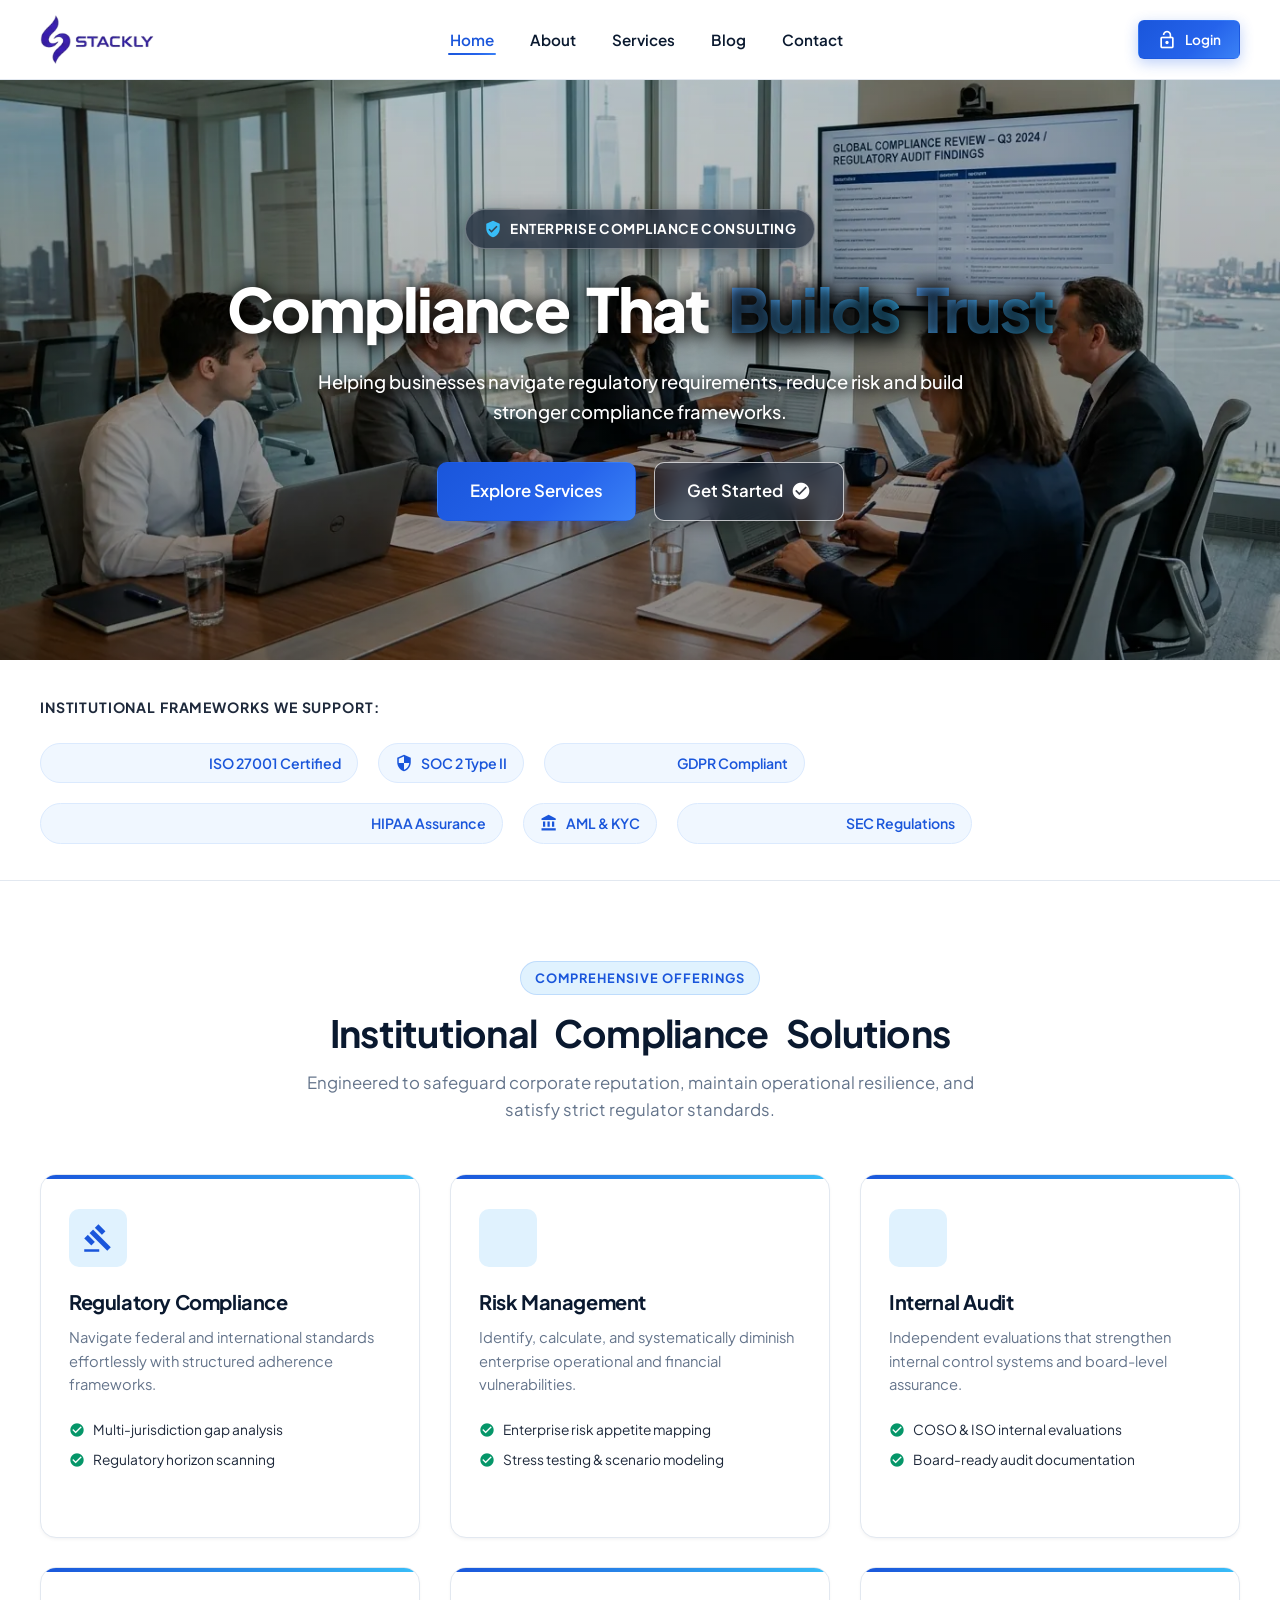
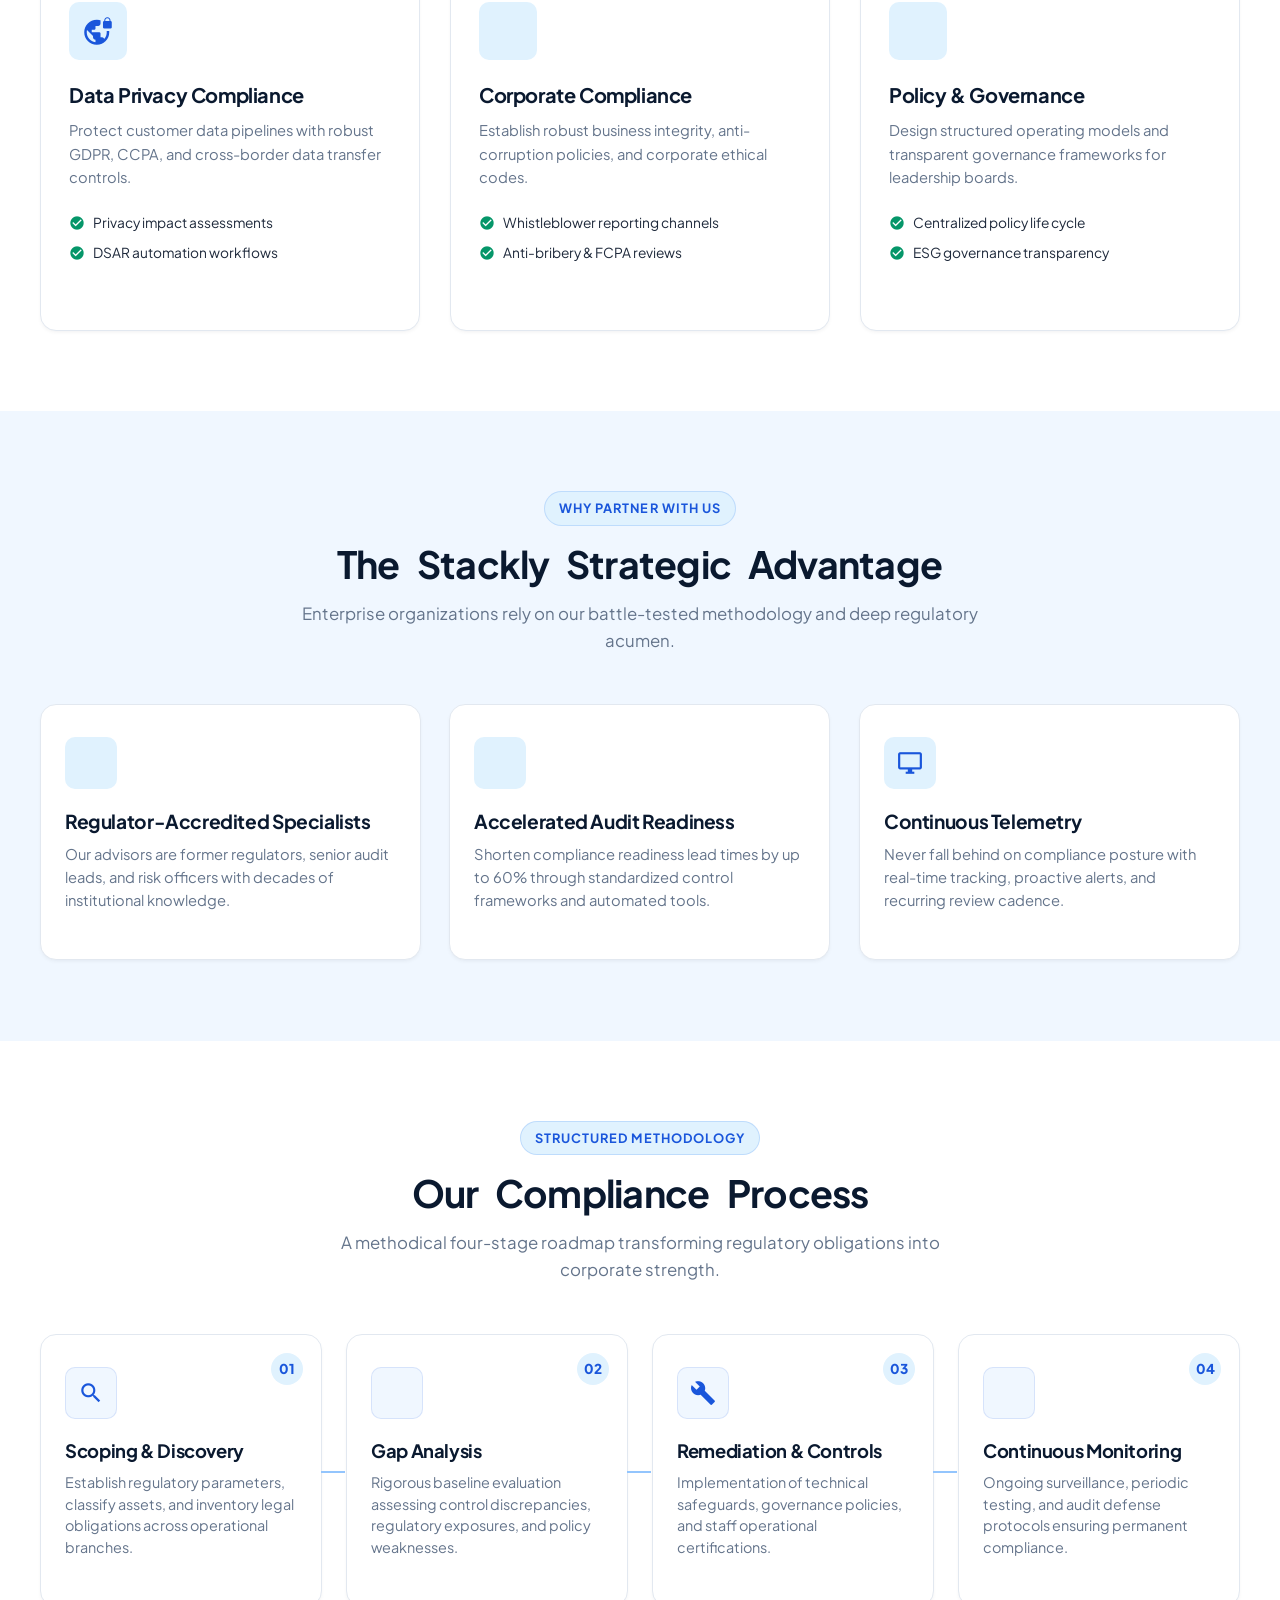
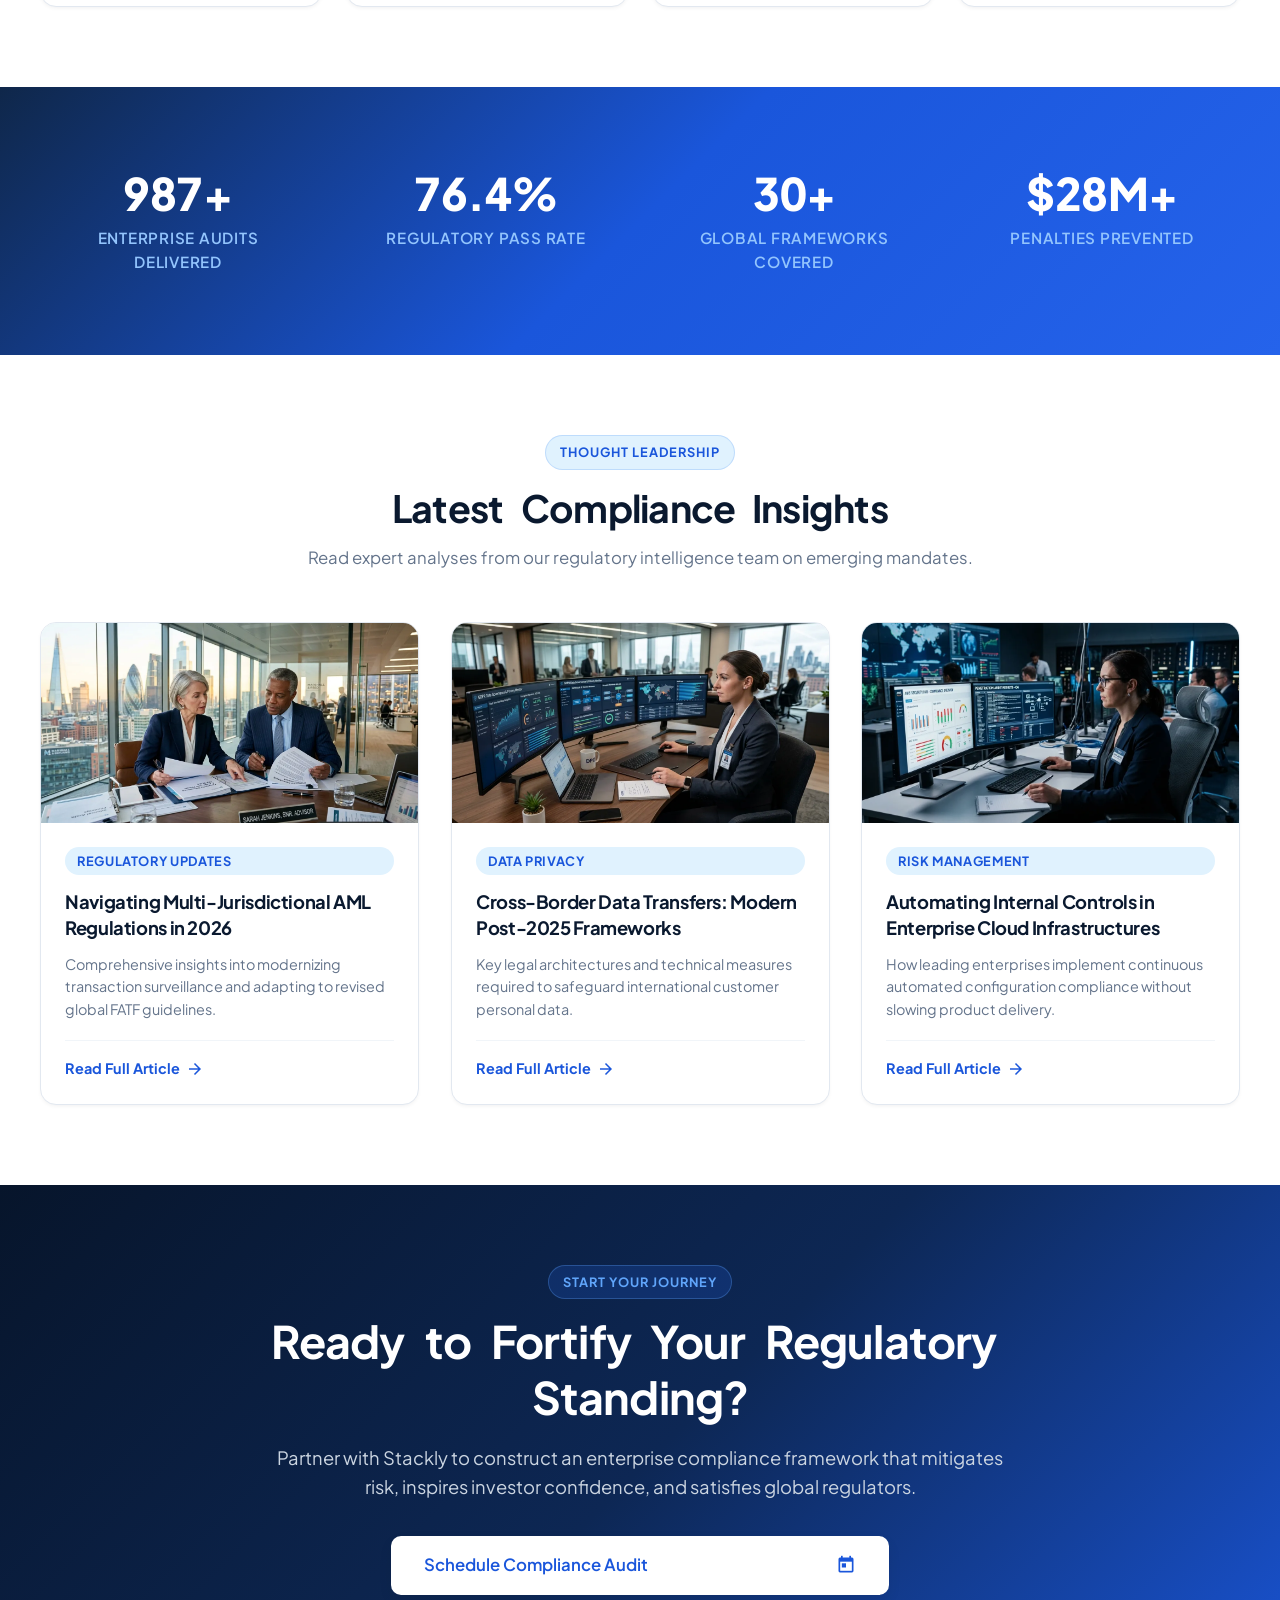
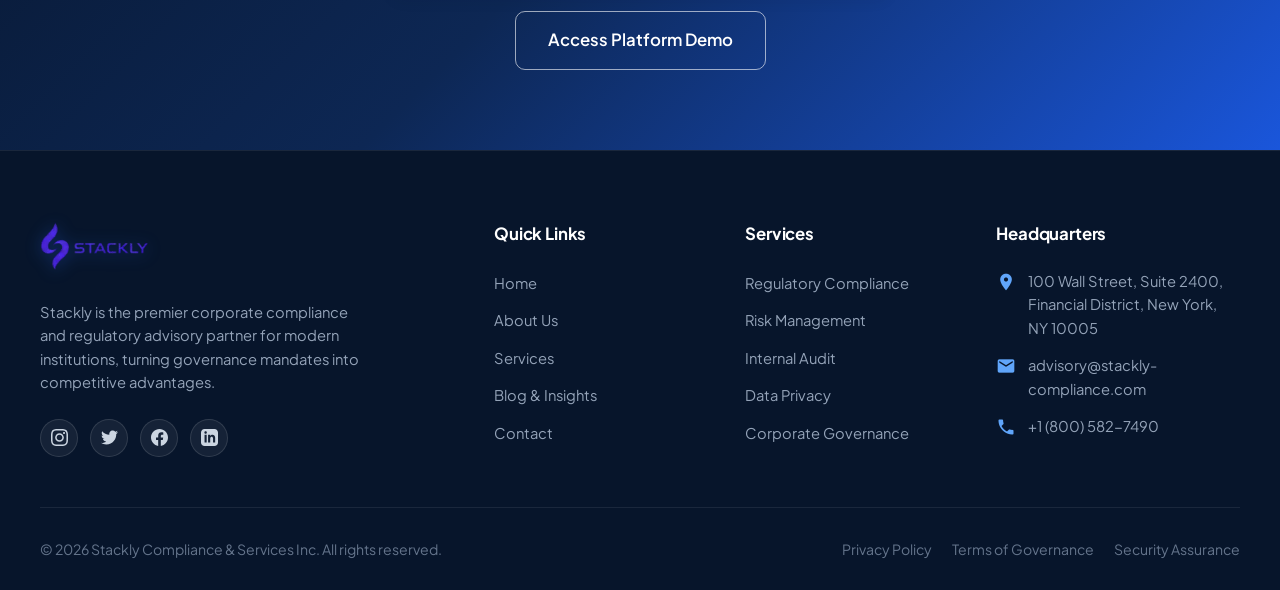
==== commit 7498d112: "fix: correct Assets/ folder case for GitHub Pages Linux case-sensitivity - all images were 404 due t" ====
--- a/index.html
+++ b/index.html
@@ -15,7 +15,7 @@
     <div class="preloader-shield-wrapper">
       <div class="preloader-ring"></div>
       <div class="preloader-ring-outer"></div>
-      <img src="assets/logo.webp" alt="Stackly Compliance" class="preloader-logo">
+      <img src="Assets/logo.webp" alt="Stackly Compliance" class="preloader-logo">
     </div>
     <div class="preloader-title">Stackly Compliance</div>
     <div class="preloader-subtext">Enterprise Governance & Regulatory Advisory</div>
@@ -28,7 +28,7 @@
   <header class="site-header">
     <div class="container navbar">
       <a href="index.html" class="brand-logo" id="brandLogoHome">
-        <img src="assets/logo.webp" alt="Stackly Logo">
+        <img src="Assets/logo.webp" alt="Stackly Logo">
       </a>
 
       <nav>
@@ -58,7 +58,7 @@
   <aside class="mobile-drawer" id="mobileDrawer">
     <div class="mobile-drawer-header">
       <a href="index.html" class="brand-logo">
-        <img src="assets/logo.webp" alt="Stackly Logo">
+        <img src="Assets/logo.webp" alt="Stackly Logo">
       </a>
       <button class="mobile-drawer-close" id="mobileDrawerClose" aria-label="Close Navigation Menu">
         <span class="material-icons">close</span>
@@ -85,11 +85,11 @@
     <section class="hero-section">
       <!-- 5-IMAGE CONTINUOUS BACKGROUND SLIDER (2s transition interval) -->
       <div class="hero-bg-slider" id="heroBgSlider">
-        <div class="hero-slide active" style="background-image: url('assets/hero_boardroom.webp');"></div>
-        <div class="hero-slide" style="background-image: url('assets/hero_security_center.webp');"></div>
-        <div class="hero-slide" style="background-image: url('assets/hero_audit_advisors.webp');"></div>
-        <div class="hero-slide" style="background-image: url('assets/hero_financial_hq.webp');"></div>
-        <div class="hero-slide" style="background-image: url('assets/hero_data_privacy.webp');"></div>
+        <div class="hero-slide active" style="background-image: url('Assets/hero_boardroom.webp');"></div>
+        <div class="hero-slide" style="background-image: url('Assets/hero_security_center.webp');"></div>
+        <div class="hero-slide" style="background-image: url('Assets/hero_audit_advisors.webp');"></div>
+        <div class="hero-slide" style="background-image: url('Assets/hero_financial_hq.webp');"></div>
+        <div class="hero-slide" style="background-image: url('Assets/hero_data_privacy.webp');"></div>
       </div>
       <div class="hero-bg-overlay"></div>
       <div class="hero-bg-glow"></div>
@@ -167,7 +167,7 @@
           <!-- Card 1: Regulatory Compliance (comes from LEFT) -->
           <div class="service-card card-from-left">
             <div class="service-card-hover-media" aria-label="Regulatory Compliance">
-              <img src="assets/services_consulting.webp" alt="Regulatory Compliance Consulting" class="hover-media-img" loading="lazy">
+              <img src="Assets/services_consulting.webp" alt="Regulatory Compliance Consulting" class="hover-media-img" loading="lazy">
             </div>
             <div class="card-accent-top"></div>
             <div class="service-icon-box"><span class="material-icons">gavel</span></div>
@@ -185,7 +185,7 @@
           <!-- Card 2: Risk Management (comes from UP / TOP) -->
           <div class="service-card card-from-up">
             <div class="service-card-hover-media" aria-label="Risk Management">
-              <img src="assets/risk_cyber.webp" alt="Enterprise Risk Management" class="hover-media-img" loading="lazy">
+              <img src="Assets/risk_cyber.webp" alt="Enterprise Risk Management" class="hover-media-img" loading="lazy">
             </div>
             <div class="card-accent-top"></div>
             <div class="service-icon-box"><span class="material-icons">shield</span></div>
@@ -203,7 +203,7 @@
           <!-- Card 3: Internal Audit (comes from RIGHT) -->
           <div class="service-card card-from-right">
             <div class="service-card-hover-media" aria-label="Internal Audit">
-              <img src="assets/hero_audit_advisors.webp" alt="Internal Audit & Advisory" class="hover-media-img" loading="lazy">
+              <img src="Assets/hero_audit_advisors.webp" alt="Internal Audit & Advisory" class="hover-media-img" loading="lazy">
             </div>
             <div class="card-accent-top"></div>
             <div class="service-icon-box"><span class="material-icons">fact_check</span></div>
@@ -221,7 +221,7 @@
           <!-- Card 4: Data Privacy Compliance (comes from LEFT) -->
           <div class="service-card card-from-left">
             <div class="service-card-hover-media" aria-label="Data Privacy Compliance">
-              <img src="assets/hero_data_privacy.webp" alt="Data Privacy Compliance" class="hover-media-img" loading="lazy">
+              <img src="Assets/hero_data_privacy.webp" alt="Data Privacy Compliance" class="hover-media-img" loading="lazy">
             </div>
             <div class="card-accent-top"></div>
             <div class="service-icon-box"><span class="material-icons">vpn_lock</span></div>
@@ -239,7 +239,7 @@
           <!-- Card 5: Corporate Compliance (comes from DOWN / BOTTOM) -->
           <div class="service-card card-from-down">
             <div class="service-card-hover-media" aria-label="Corporate Compliance">
-              <img src="assets/hero_boardroom.webp" alt="Corporate Compliance & Ethics" class="hover-media-img" loading="lazy">
+              <img src="Assets/hero_boardroom.webp" alt="Corporate Compliance & Ethics" class="hover-media-img" loading="lazy">
             </div>
             <div class="card-accent-top"></div>
             <div class="service-icon-box"><span class="material-icons">corporate_fare</span></div>
@@ -257,7 +257,7 @@
           <!-- Card 6: Policy & Governance (comes from RIGHT) -->
           <div class="service-card card-from-right">
             <div class="service-card-hover-media" aria-label="Policy & Governance">
-              <img src="assets/governance_board.webp" alt="Policy & Governance Architecture" class="hover-media-img" loading="lazy">
+              <img src="Assets/governance_board.webp" alt="Policy & Governance Architecture" class="hover-media-img" loading="lazy">
             </div>
             <div class="card-accent-top"></div>
             <div class="service-icon-box"><span class="material-icons">policy</span></div>
@@ -295,7 +295,7 @@
           <!-- Card 1: Regulator-Accredited Specialists (comes from LEFT) -->
           <div class="industry-card card-from-left">
             <div class="service-card-hover-media" aria-label="Regulator-Accredited Specialists">
-              <img src="assets/hero_audit_advisors.webp" alt="Regulator-Accredited Specialists" class="hover-media-img" loading="lazy">
+              <img src="Assets/hero_audit_advisors.webp" alt="Regulator-Accredited Specialists" class="hover-media-img" loading="lazy">
             </div>
             <div class="industry-card-icon"><span class="material-icons">military_tech</span></div>
             <h3 class="industry-card-title">Regulator-Accredited Specialists</h3>
@@ -306,7 +306,7 @@
           <!-- Card 2: Accelerated Audit Readiness (comes from DOWN / BOTTOM) -->
           <div class="industry-card card-from-down">
             <div class="service-card-hover-media" aria-label="Accelerated Audit Readiness">
-              <img src="assets/services_consulting.webp" alt="Accelerated Audit Readiness" class="hover-media-img" loading="lazy">
+              <img src="Assets/services_consulting.webp" alt="Accelerated Audit Readiness" class="hover-media-img" loading="lazy">
             </div>
             <div class="industry-card-icon"><span class="material-icons">speed</span></div>
             <h3 class="industry-card-title">Accelerated Audit Readiness</h3>
@@ -317,7 +317,7 @@
           <!-- Card 3: Continuous Telemetry (comes from RIGHT, computer icon properly centered) -->
           <div class="industry-card card-from-right">
             <div class="service-card-hover-media" aria-label="Continuous Telemetry">
-              <img src="assets/risk_cyber.webp" alt="Continuous Telemetry Operations" class="hover-media-img" loading="lazy">
+              <img src="Assets/risk_cyber.webp" alt="Continuous Telemetry Operations" class="hover-media-img" loading="lazy">
             </div>
             <div class="industry-card-icon"><span class="material-icons">desktop_windows</span></div>
             <h3 class="industry-card-title">Continuous Telemetry</h3>
@@ -422,7 +422,7 @@
         <div class="blog-grid blog-shuffle-grid" id="blogShuffleGrid">
           <article class="blog-card shuffle-card shuffle-card-1">
             <div class="blog-thumb-wrap">
-              <img src="assets/hero_audit_advisors.webp" alt="Regulatory Compliance Insights">
+              <img src="Assets/hero_audit_advisors.webp" alt="Regulatory Compliance Insights">
             </div>
             <div class="blog-card-body">
               <div class="blog-category-badge">Regulatory Updates</div>
@@ -439,7 +439,7 @@
 
           <article class="blog-card shuffle-card shuffle-card-2">
             <div class="blog-thumb-wrap">
-              <img src="assets/hero_data_privacy.webp" alt="Data Privacy Compliance">
+              <img src="Assets/hero_data_privacy.webp" alt="Data Privacy Compliance">
             </div>
             <div class="blog-card-body">
               <div class="blog-category-badge">Data Privacy</div>
@@ -456,7 +456,7 @@
 
           <article class="blog-card shuffle-card shuffle-card-3">
             <div class="blog-thumb-wrap">
-              <img src="assets/risk_cyber.webp" alt="Risk Management In Cloud">
+              <img src="Assets/risk_cyber.webp" alt="Risk Management In Cloud">
             </div>
             <div class="blog-card-body">
               <div class="blog-category-badge">Risk Management</div>
@@ -508,7 +508,7 @@
       <div class="footer-grid">
         <div class="footer-brand">
           <a href="index.html" class="brand-logo" style="margin-bottom: 14px;">
-            <img src="assets/logo.webp" alt="Stackly Logo">
+            <img src="Assets/logo.webp" alt="Stackly Logo">
           </a>
           <p class="footer-desc">
             Stackly is the premier corporate compliance and regulatory advisory partner for modern institutions, turning governance mandates into competitive advantages.
--- a/css/main.css
+++ b/css/main.css
@@ -1082,111 +1082,119 @@
 
 @media (max-width: 768px) {
   .site-footer {
-    text-align: left;
+    text-align: center;
     padding: 48px 0 28px 0;
   }
 
   .footer-grid {
     grid-template-columns: 1fr;
-    gap: 32px;
-    text-align: left;
+    gap: 36px;
+    text-align: center;
+    justify-items: center;
     margin-bottom: 36px;
   }
 
   .footer-brand {
     display: flex;
     flex-direction: column;
-    align-items: flex-start;
-    text-align: left;
+    align-items: center;
+    text-align: center;
+    width: 100%;
   }
 
   .footer-brand .brand-logo {
     display: inline-flex;
-    justify-content: flex-start;
-    margin: 0 0 14px 0;
+    justify-content: center;
+    align-items: center;
+    margin: 0 auto 14px auto !important;
   }
 
   .footer-brand .brand-logo img {
-    margin: 0 0 14px 0;
+    margin: 0 auto 14px auto;
     display: block;
   }
 
   .footer-desc {
-    text-align: left;
-    margin: 0 0 18px 0;
-    max-width: 100%;
+    text-align: center;
+    margin: 0 auto 20px auto;
+    max-width: 440px;
   }
 
   .footer-socials {
-    justify-content: flex-start;
-    margin: 0;
+    display: flex;
+    justify-content: center;
+    align-items: center;
+    margin: 0 auto;
   }
 
   .footer-col {
-    text-align: left;
+    text-align: center;
     display: flex;
     flex-direction: column;
-    align-items: flex-start;
+    align-items: center;
     width: 100%;
     max-width: 100%;
     box-sizing: border-box;
   }
 
   .footer-heading {
-    text-align: left;
+    text-align: center;
     margin-bottom: 14px;
+    width: 100%;
   }
 
   .footer-links {
-    align-items: flex-start;
-    text-align: left;
+    align-items: center;
+    text-align: center;
     padding: 0;
+    width: 100%;
   }
 
   .footer-link {
-    text-align: left;
+    text-align: center;
   }
 
   .footer-link:hover {
-    transform: translateX(4px);
+    transform: translateY(-2px);
   }
 
   .footer-contact-item {
-    justify-content: flex-start !important;
-    text-align: left !important;
-    margin: 0 0 12px 0 !important;
+    justify-content: center !important;
+    text-align: center !important;
+    margin: 0 auto 16px auto !important;
     width: 100% !important;
-    max-width: 100% !important;
-    gap: 10px !important;
+    max-width: 380px !important;
+    gap: 6px !important;
     display: flex !important;
-    align-items: flex-start !important;
+    flex-direction: column !important;
+    align-items: center !important;
     box-sizing: border-box !important;
   }
 
   .footer-contact-item .material-icons {
     flex-shrink: 0 !important;
-    font-size: 20px !important;
-    margin-top: 2px !important;
+    font-size: 22px !important;
+    margin: 0 0 2px 0 !important;
   }
 
   .footer-contact-item span:not(.material-icons) {
-    flex: 1 1 auto !important;
+    flex: 0 1 auto !important;
     min-width: 0 !important;
     overflow-wrap: break-word !important;
     word-break: normal !important;
     line-height: 1.5 !important;
-    text-align: left !important;
+    text-align: center !important;
   }
 
   .footer-bottom {
     flex-direction: column;
-    align-items: flex-start;
-    text-align: left;
-    gap: 12px;
+    align-items: center;
+    text-align: center;
+    gap: 14px;
   }
 
   .footer-bottom-links {
-    justify-content: flex-start;
+    justify-content: center;
     flex-wrap: wrap;
     gap: 18px;
   }
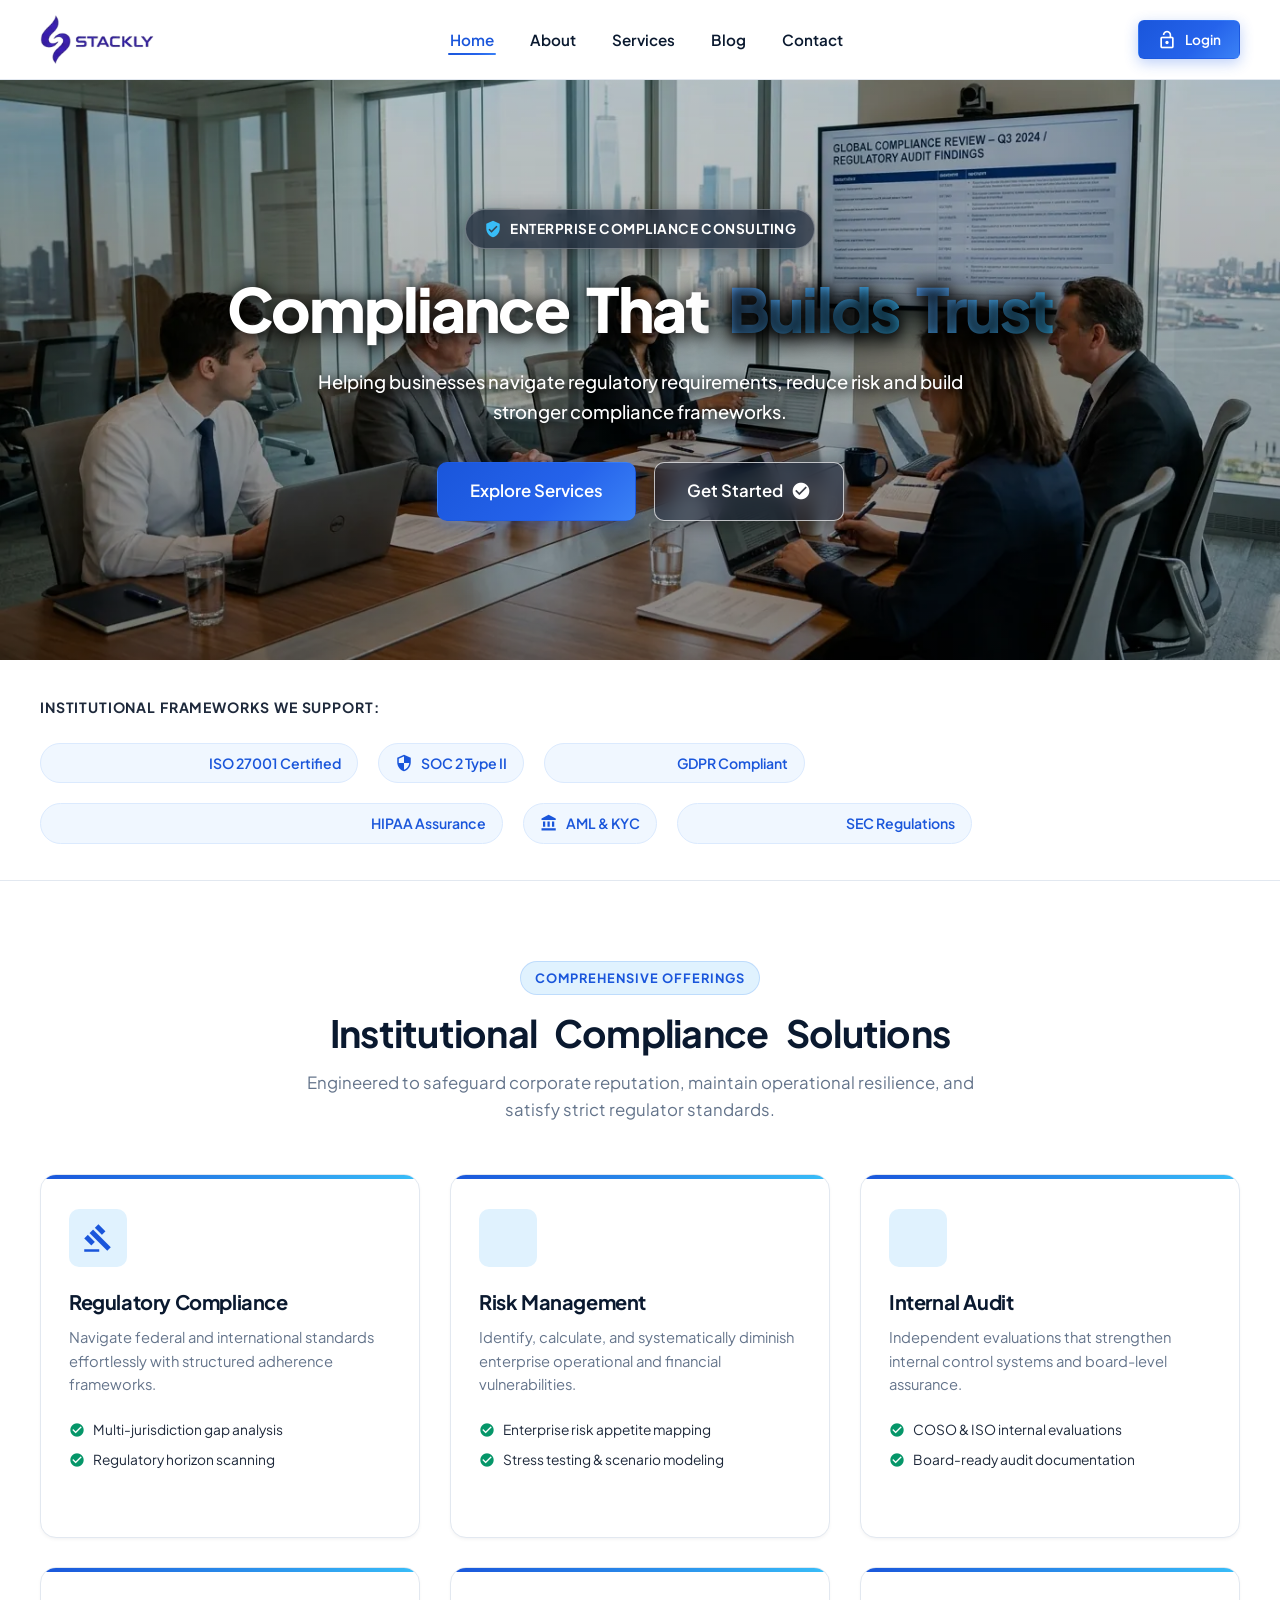
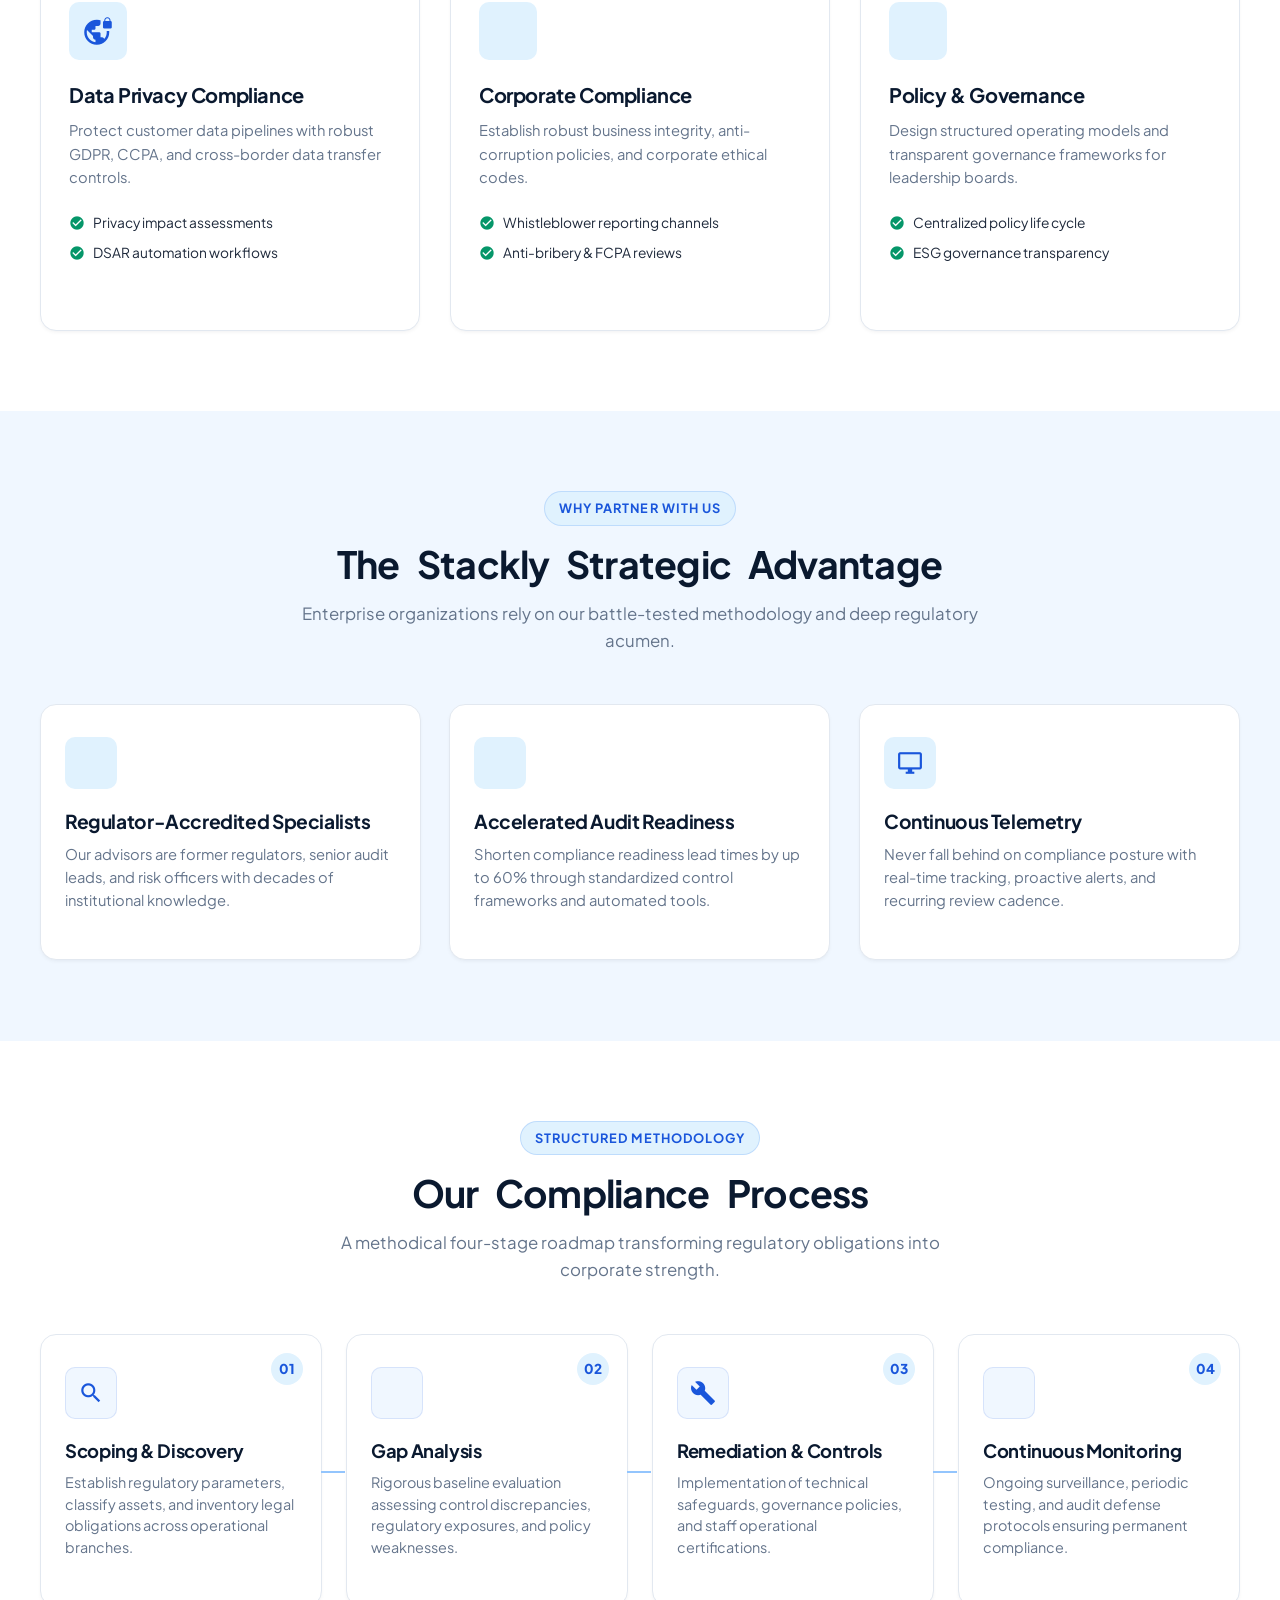
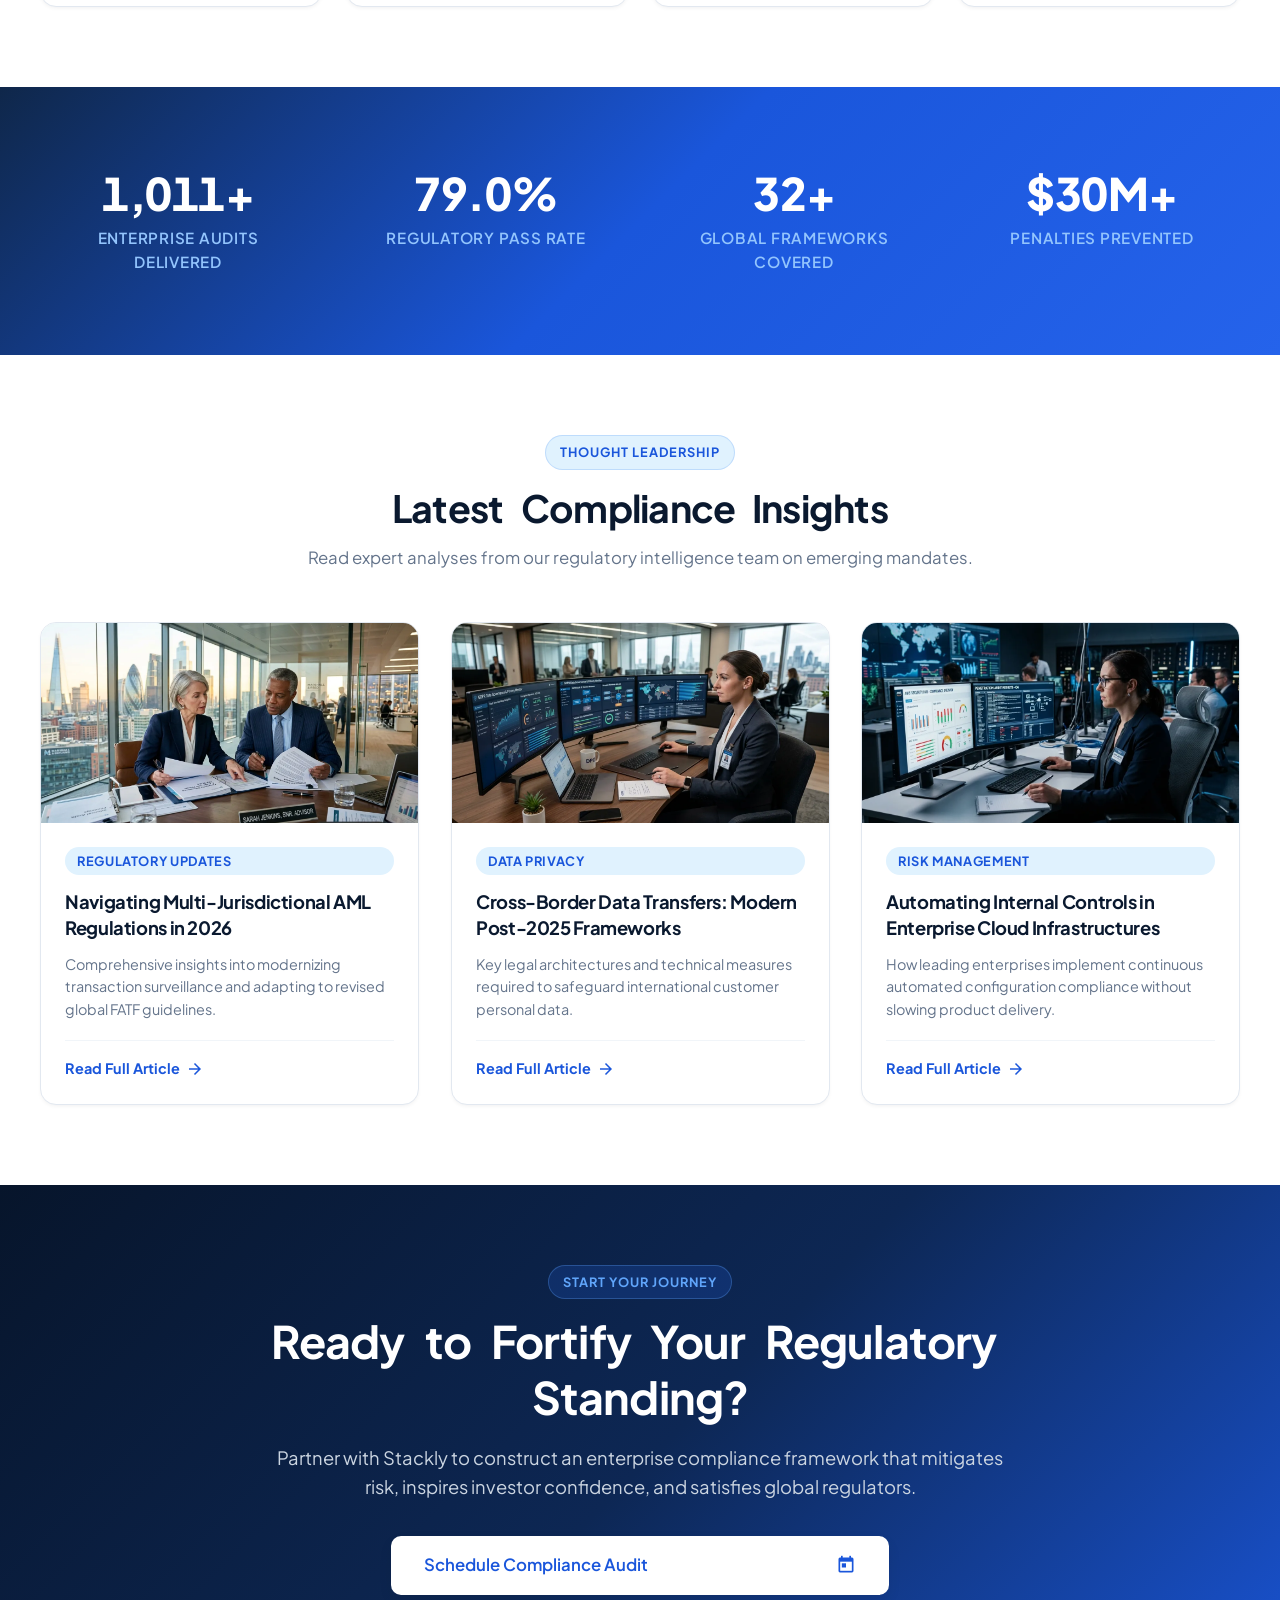
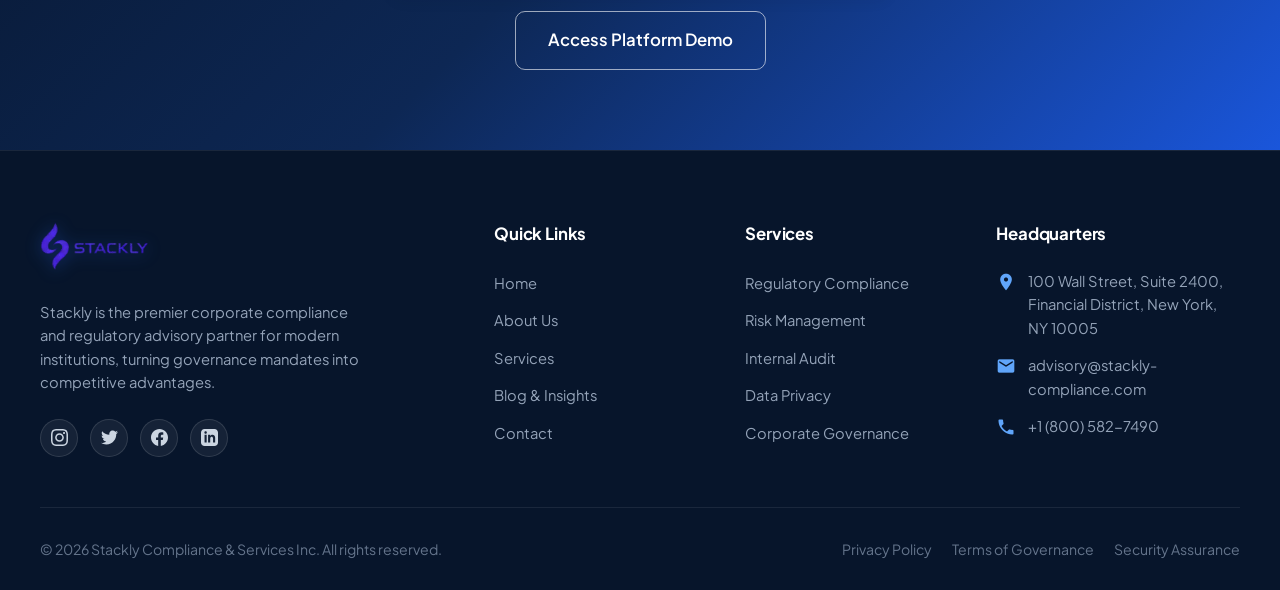
==== commit 019b54c8: "Fix image paths from Assets/ to assets/ across all HTML files" ====
--- a/index.html
+++ b/index.html
@@ -15,7 +15,7 @@
     <div class="preloader-shield-wrapper">
       <div class="preloader-ring"></div>
       <div class="preloader-ring-outer"></div>
-      <img src="Assets/logo.webp" alt="Stackly Compliance" class="preloader-logo">
+      <img src="assets/logo.webp" alt="Stackly Compliance" class="preloader-logo">
     </div>
     <div class="preloader-title">Stackly Compliance</div>
     <div class="preloader-subtext">Enterprise Governance & Regulatory Advisory</div>
@@ -28,7 +28,7 @@
   <header class="site-header">
     <div class="container navbar">
       <a href="index.html" class="brand-logo" id="brandLogoHome">
-        <img src="Assets/logo.webp" alt="Stackly Logo">
+        <img src="assets/logo.webp" alt="Stackly Logo">
       </a>
 
       <nav>
@@ -58,7 +58,7 @@
   <aside class="mobile-drawer" id="mobileDrawer">
     <div class="mobile-drawer-header">
       <a href="index.html" class="brand-logo">
-        <img src="Assets/logo.webp" alt="Stackly Logo">
+        <img src="assets/logo.webp" alt="Stackly Logo">
       </a>
       <button class="mobile-drawer-close" id="mobileDrawerClose" aria-label="Close Navigation Menu">
         <span class="material-icons">close</span>
@@ -85,11 +85,11 @@
     <section class="hero-section">
       <!-- 5-IMAGE CONTINUOUS BACKGROUND SLIDER (2s transition interval) -->
       <div class="hero-bg-slider" id="heroBgSlider">
-        <div class="hero-slide active" style="background-image: url('Assets/hero_boardroom.webp');"></div>
-        <div class="hero-slide" style="background-image: url('Assets/hero_security_center.webp');"></div>
-        <div class="hero-slide" style="background-image: url('Assets/hero_audit_advisors.webp');"></div>
-        <div class="hero-slide" style="background-image: url('Assets/hero_financial_hq.webp');"></div>
-        <div class="hero-slide" style="background-image: url('Assets/hero_data_privacy.webp');"></div>
+        <div class="hero-slide active" style="background-image: url('assets/hero_boardroom.webp');"></div>
+        <div class="hero-slide" style="background-image: url('assets/hero_security_center.webp');"></div>
+        <div class="hero-slide" style="background-image: url('assets/hero_audit_advisors.webp');"></div>
+        <div class="hero-slide" style="background-image: url('assets/hero_financial_hq.webp');"></div>
+        <div class="hero-slide" style="background-image: url('assets/hero_data_privacy.webp');"></div>
       </div>
       <div class="hero-bg-overlay"></div>
       <div class="hero-bg-glow"></div>
@@ -167,7 +167,7 @@
           <!-- Card 1: Regulatory Compliance (comes from LEFT) -->
           <div class="service-card card-from-left">
             <div class="service-card-hover-media" aria-label="Regulatory Compliance">
-              <img src="Assets/services_consulting.webp" alt="Regulatory Compliance Consulting" class="hover-media-img" loading="lazy">
+              <img src="assets/services_consulting.webp" alt="Regulatory Compliance Consulting" class="hover-media-img" loading="lazy">
             </div>
             <div class="card-accent-top"></div>
             <div class="service-icon-box"><span class="material-icons">gavel</span></div>
@@ -185,7 +185,7 @@
           <!-- Card 2: Risk Management (comes from UP / TOP) -->
           <div class="service-card card-from-up">
             <div class="service-card-hover-media" aria-label="Risk Management">
-              <img src="Assets/risk_cyber.webp" alt="Enterprise Risk Management" class="hover-media-img" loading="lazy">
+              <img src="assets/risk_cyber.webp" alt="Enterprise Risk Management" class="hover-media-img" loading="lazy">
             </div>
             <div class="card-accent-top"></div>
             <div class="service-icon-box"><span class="material-icons">shield</span></div>
@@ -203,7 +203,7 @@
           <!-- Card 3: Internal Audit (comes from RIGHT) -->
           <div class="service-card card-from-right">
             <div class="service-card-hover-media" aria-label="Internal Audit">
-              <img src="Assets/hero_audit_advisors.webp" alt="Internal Audit & Advisory" class="hover-media-img" loading="lazy">
+              <img src="assets/hero_audit_advisors.webp" alt="Internal Audit & Advisory" class="hover-media-img" loading="lazy">
             </div>
             <div class="card-accent-top"></div>
             <div class="service-icon-box"><span class="material-icons">fact_check</span></div>
@@ -221,7 +221,7 @@
           <!-- Card 4: Data Privacy Compliance (comes from LEFT) -->
           <div class="service-card card-from-left">
             <div class="service-card-hover-media" aria-label="Data Privacy Compliance">
-              <img src="Assets/hero_data_privacy.webp" alt="Data Privacy Compliance" class="hover-media-img" loading="lazy">
+              <img src="assets/hero_data_privacy.webp" alt="Data Privacy Compliance" class="hover-media-img" loading="lazy">
             </div>
             <div class="card-accent-top"></div>
             <div class="service-icon-box"><span class="material-icons">vpn_lock</span></div>
@@ -239,7 +239,7 @@
           <!-- Card 5: Corporate Compliance (comes from DOWN / BOTTOM) -->
           <div class="service-card card-from-down">
             <div class="service-card-hover-media" aria-label="Corporate Compliance">
-              <img src="Assets/hero_boardroom.webp" alt="Corporate Compliance & Ethics" class="hover-media-img" loading="lazy">
+              <img src="assets/hero_boardroom.webp" alt="Corporate Compliance & Ethics" class="hover-media-img" loading="lazy">
             </div>
             <div class="card-accent-top"></div>
             <div class="service-icon-box"><span class="material-icons">corporate_fare</span></div>
@@ -257,7 +257,7 @@
           <!-- Card 6: Policy & Governance (comes from RIGHT) -->
           <div class="service-card card-from-right">
             <div class="service-card-hover-media" aria-label="Policy & Governance">
-              <img src="Assets/governance_board.webp" alt="Policy & Governance Architecture" class="hover-media-img" loading="lazy">
+              <img src="assets/governance_board.webp" alt="Policy & Governance Architecture" class="hover-media-img" loading="lazy">
             </div>
             <div class="card-accent-top"></div>
             <div class="service-icon-box"><span class="material-icons">policy</span></div>
@@ -295,7 +295,7 @@
           <!-- Card 1: Regulator-Accredited Specialists (comes from LEFT) -->
           <div class="industry-card card-from-left">
             <div class="service-card-hover-media" aria-label="Regulator-Accredited Specialists">
-              <img src="Assets/hero_audit_advisors.webp" alt="Regulator-Accredited Specialists" class="hover-media-img" loading="lazy">
+              <img src="assets/hero_audit_advisors.webp" alt="Regulator-Accredited Specialists" class="hover-media-img" loading="lazy">
             </div>
             <div class="industry-card-icon"><span class="material-icons">military_tech</span></div>
             <h3 class="industry-card-title">Regulator-Accredited Specialists</h3>
@@ -306,7 +306,7 @@
           <!-- Card 2: Accelerated Audit Readiness (comes from DOWN / BOTTOM) -->
           <div class="industry-card card-from-down">
             <div class="service-card-hover-media" aria-label="Accelerated Audit Readiness">
-              <img src="Assets/services_consulting.webp" alt="Accelerated Audit Readiness" class="hover-media-img" loading="lazy">
+              <img src="assets/services_consulting.webp" alt="Accelerated Audit Readiness" class="hover-media-img" loading="lazy">
             </div>
             <div class="industry-card-icon"><span class="material-icons">speed</span></div>
             <h3 class="industry-card-title">Accelerated Audit Readiness</h3>
@@ -317,7 +317,7 @@
           <!-- Card 3: Continuous Telemetry (comes from RIGHT, computer icon properly centered) -->
           <div class="industry-card card-from-right">
             <div class="service-card-hover-media" aria-label="Continuous Telemetry">
-              <img src="Assets/risk_cyber.webp" alt="Continuous Telemetry Operations" class="hover-media-img" loading="lazy">
+              <img src="assets/risk_cyber.webp" alt="Continuous Telemetry Operations" class="hover-media-img" loading="lazy">
             </div>
             <div class="industry-card-icon"><span class="material-icons">desktop_windows</span></div>
             <h3 class="industry-card-title">Continuous Telemetry</h3>
@@ -422,7 +422,7 @@
         <div class="blog-grid blog-shuffle-grid" id="blogShuffleGrid">
           <article class="blog-card shuffle-card shuffle-card-1">
             <div class="blog-thumb-wrap">
-              <img src="Assets/hero_audit_advisors.webp" alt="Regulatory Compliance Insights">
+              <img src="assets/hero_audit_advisors.webp" alt="Regulatory Compliance Insights">
             </div>
             <div class="blog-card-body">
               <div class="blog-category-badge">Regulatory Updates</div>
@@ -439,7 +439,7 @@
 
           <article class="blog-card shuffle-card shuffle-card-2">
             <div class="blog-thumb-wrap">
-              <img src="Assets/hero_data_privacy.webp" alt="Data Privacy Compliance">
+              <img src="assets/hero_data_privacy.webp" alt="Data Privacy Compliance">
             </div>
             <div class="blog-card-body">
               <div class="blog-category-badge">Data Privacy</div>
@@ -456,7 +456,7 @@
 
           <article class="blog-card shuffle-card shuffle-card-3">
             <div class="blog-thumb-wrap">
-              <img src="Assets/risk_cyber.webp" alt="Risk Management In Cloud">
+              <img src="assets/risk_cyber.webp" alt="Risk Management In Cloud">
             </div>
             <div class="blog-card-body">
               <div class="blog-category-badge">Risk Management</div>
@@ -508,7 +508,7 @@
       <div class="footer-grid">
         <div class="footer-brand">
           <a href="index.html" class="brand-logo" style="margin-bottom: 14px;">
-            <img src="Assets/logo.webp" alt="Stackly Logo">
+            <img src="assets/logo.webp" alt="Stackly Logo">
           </a>
           <p class="footer-desc">
             Stackly is the premier corporate compliance and regulatory advisory partner for modern institutions, turning governance mandates into competitive advantages.
